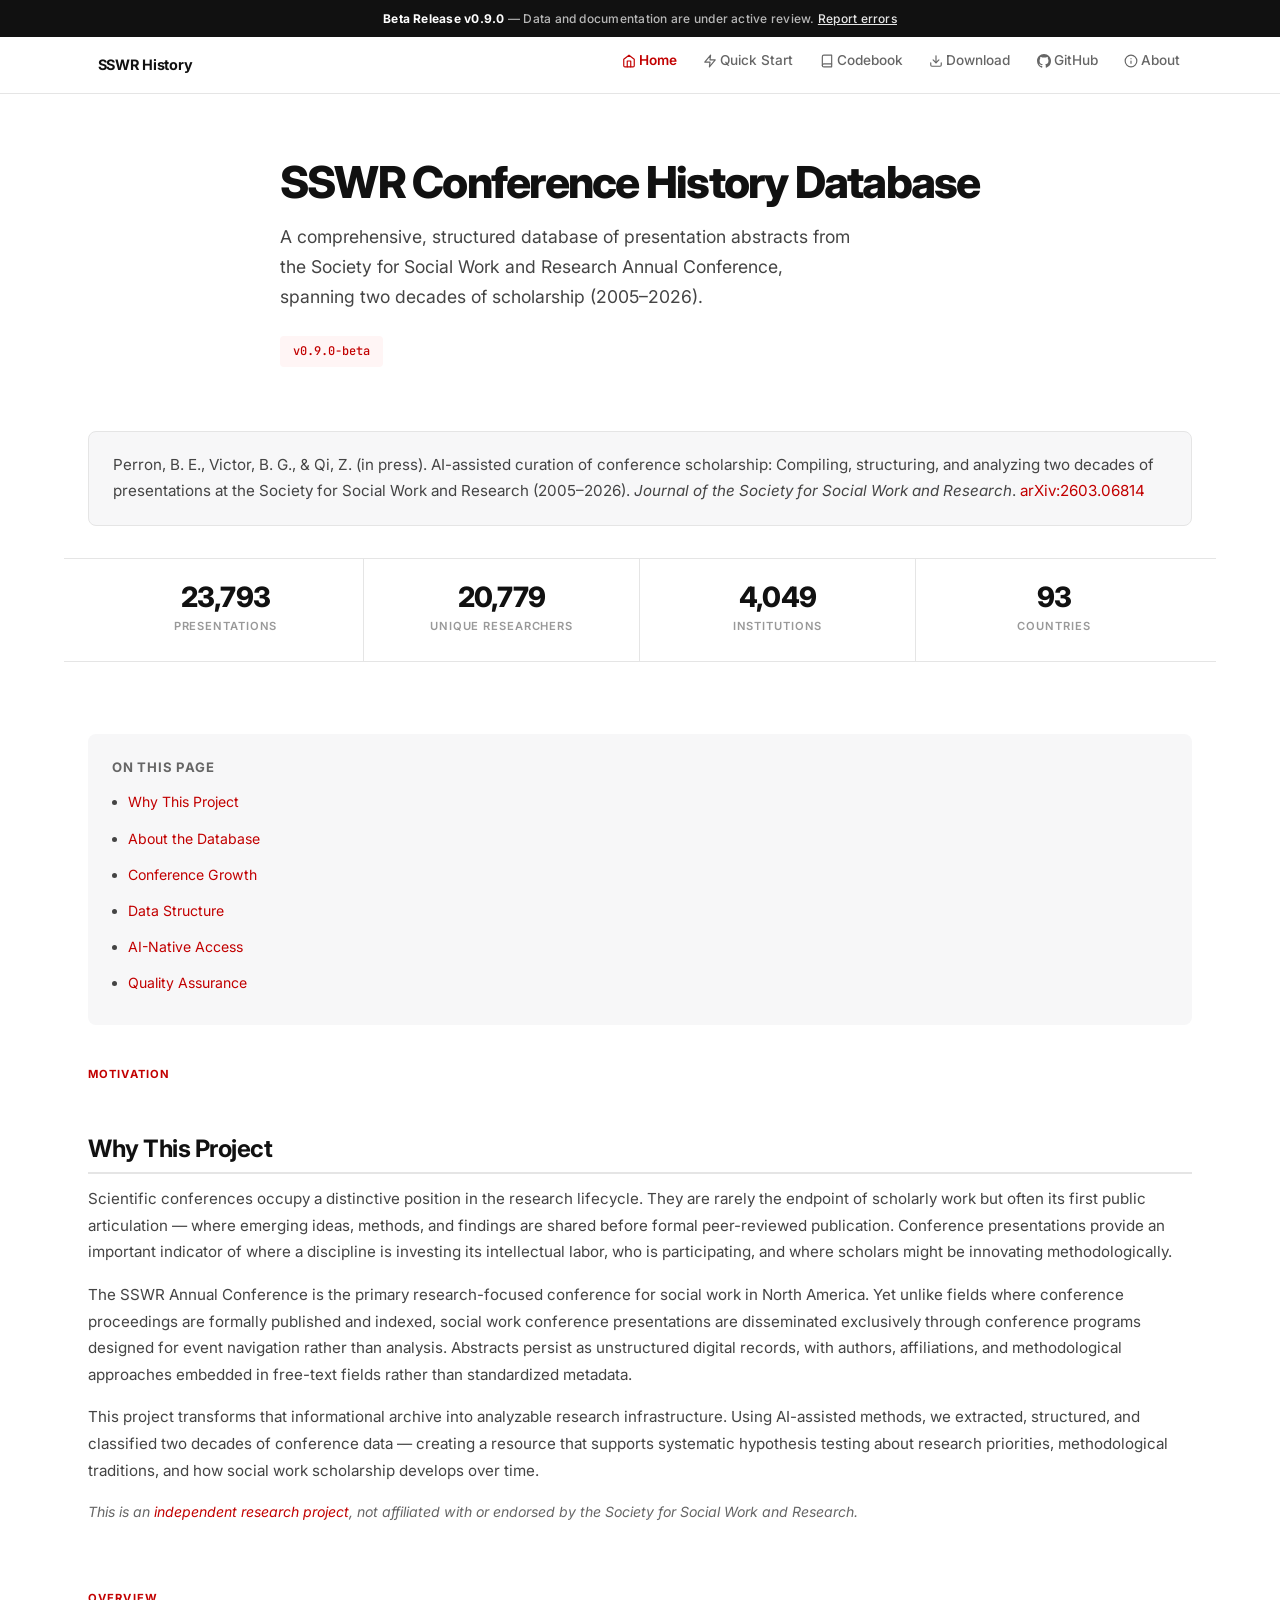
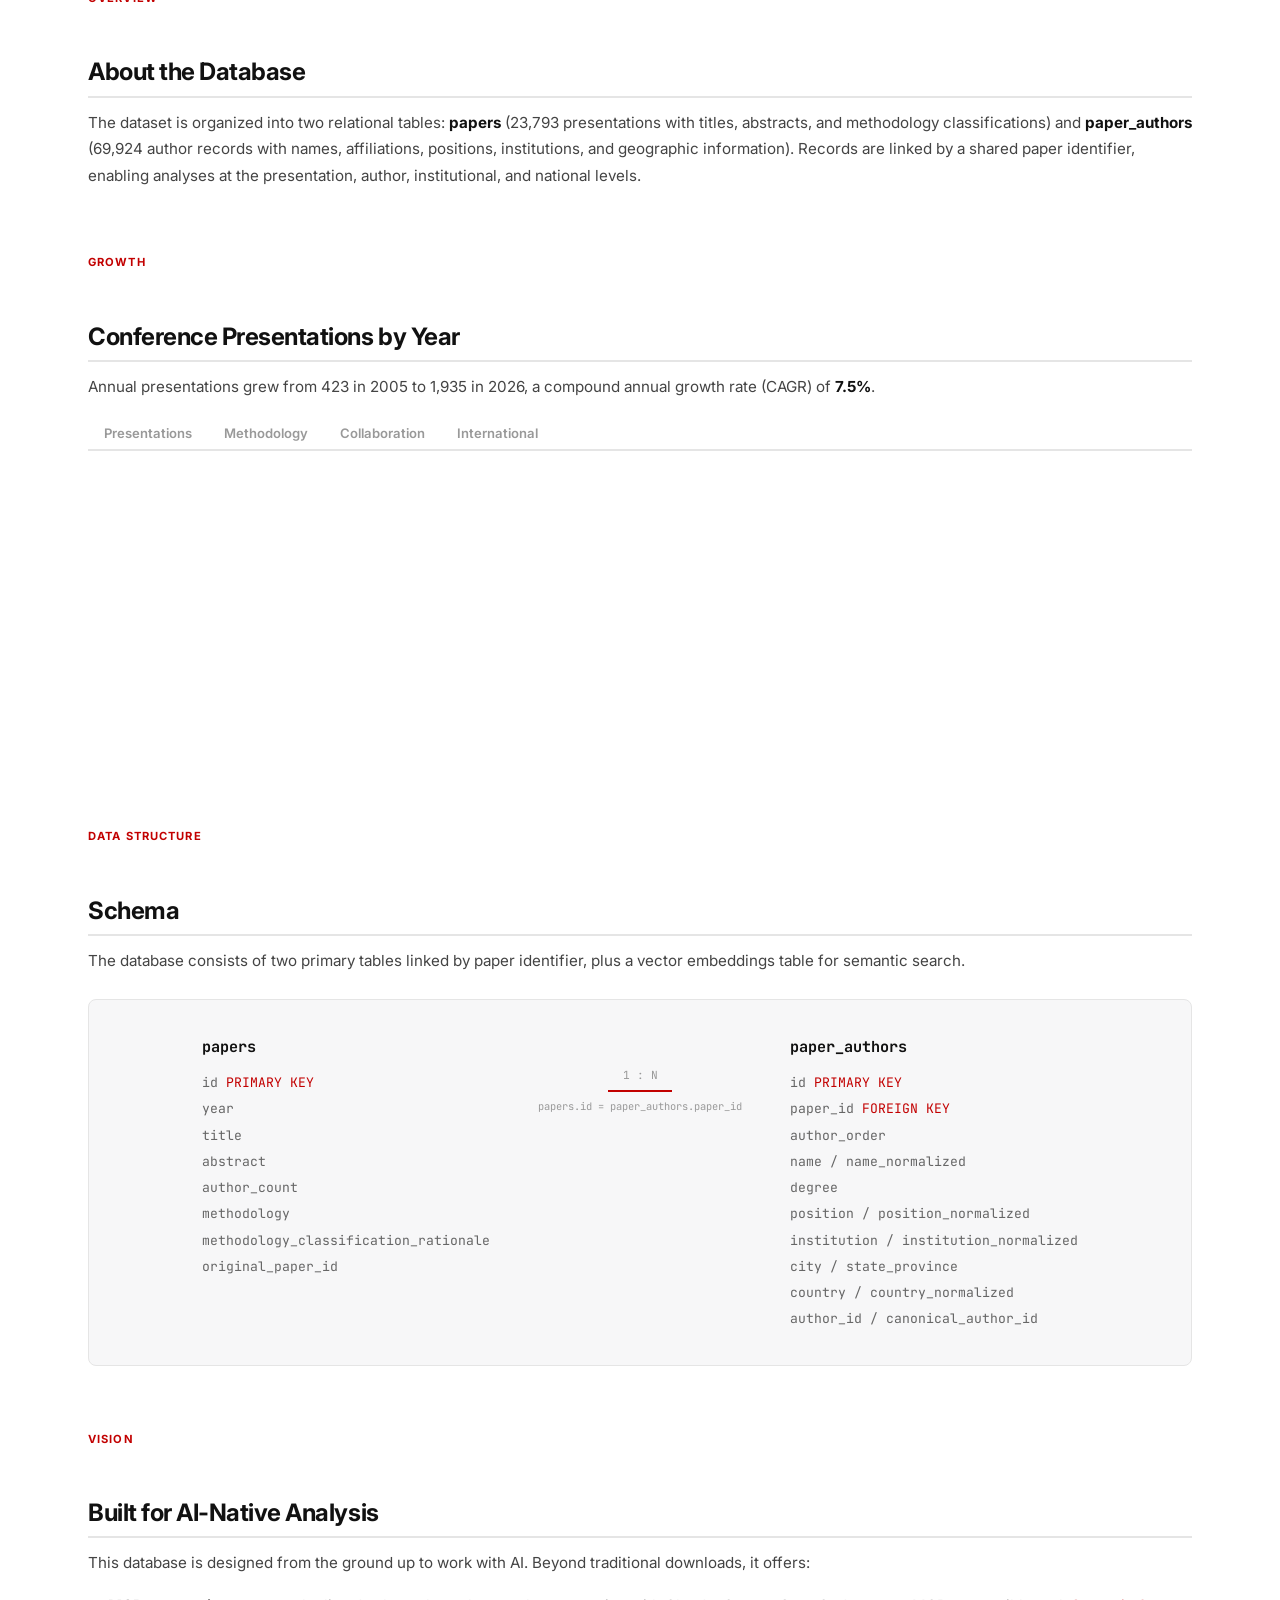
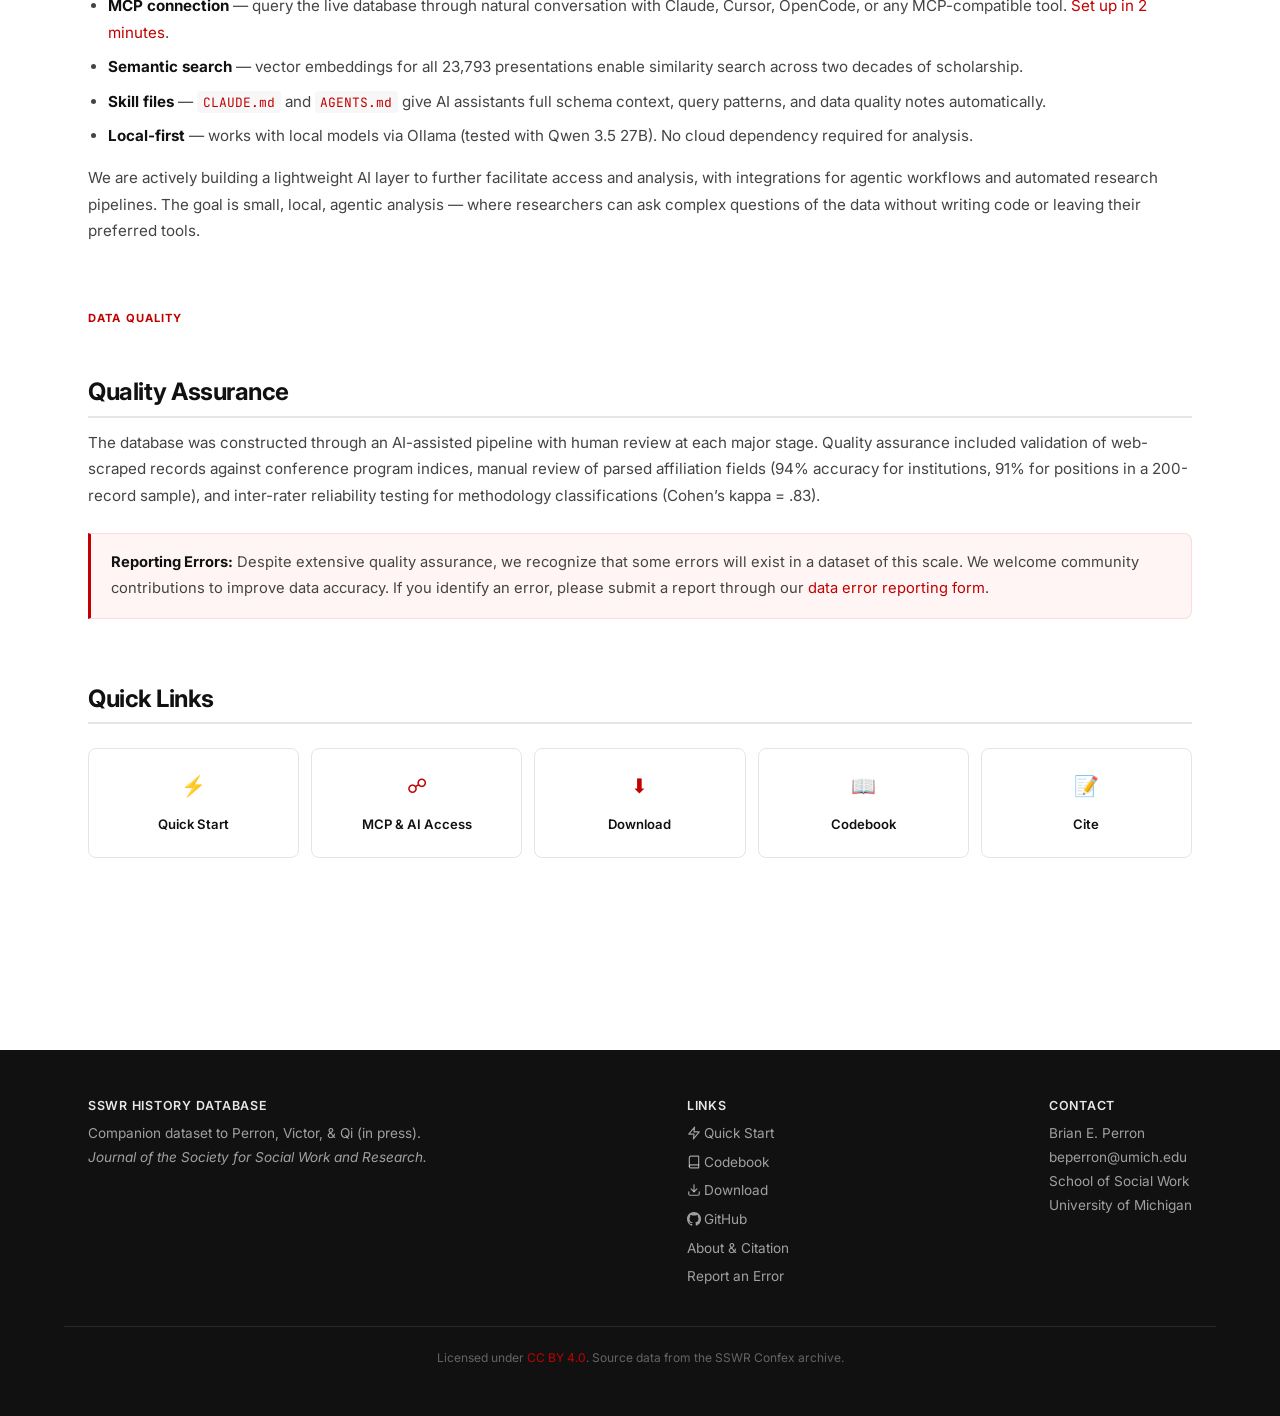
==== docs/index.html @ 898ba12b "Widen Quick Start + Index pages, redesign README Layout: - Switch quickstart.html and index.html mai" ====
<!DOCTYPE html>
<html lang="en">
<head>
  <meta charset="UTF-8">
  <meta name="viewport" content="width=device-width, initial-scale=1.0">
  <title>SSWR Conference History Database</title>
  <meta name="description" content="Comprehensive database of 23,793 presentations from the Society for Social Work and Research Annual Conference (2005-2026).">
  <meta property="og:title" content="SSWR Conference History Database">
  <meta property="og:description" content="Two decades of presentations at the Society for Social Work and Research, curated with AI-assisted methods.">
  <meta property="og:type" content="website">
  <link rel="stylesheet" href="css/style.css">
</head>
<body>
  <div class="beta-banner"><strong>Beta Release v0.9.0</strong> — Data and documentation are under active review. <a href="https://github.com/beperron/SSWR-History-Public/issues/new?template=data-error-report.yml">Report errors</a></div>
  <header class="site-header">
    <nav class="nav-inner">
      <a href="index.html" class="nav-brand"><img src="assets/seal.png" alt="">SSWR History</a>
      <button class="nav-toggle" aria-label="Toggle navigation" aria-expanded="false">&#9776;</button>
      <ul class="nav-links">
        <li><a href="index.html" class="active"><svg width="14" height="14" viewBox="0 0 24 24" fill="none" stroke="currentColor" stroke-width="2" stroke-linecap="round" stroke-linejoin="round" style="vertical-align:-2px;margin-right:3px"><path d="M3 9l9-7 9 7v11a2 2 0 0 1-2 2H5a2 2 0 0 1-2-2z"/><polyline points="9 22 9 12 15 12 15 22"/></svg>Home</a></li>
        <li><a href="quickstart.html"><svg width="14" height="14" viewBox="0 0 24 24" fill="none" stroke="currentColor" stroke-width="2" stroke-linecap="round" stroke-linejoin="round" style="vertical-align:-2px;margin-right:3px"><polygon points="13 2 3 14 12 14 11 22 21 10 12 10 13 2"/></svg>Quick Start</a></li>
        <li><a href="codebook.html"><svg width="14" height="14" viewBox="0 0 24 24" fill="none" stroke="currentColor" stroke-width="2" stroke-linecap="round" stroke-linejoin="round" style="vertical-align:-2px;margin-right:3px"><path d="M4 19.5A2.5 2.5 0 0 1 6.5 17H20"/><path d="M6.5 2H20v20H6.5A2.5 2.5 0 0 1 4 19.5v-15A2.5 2.5 0 0 1 6.5 2z"/></svg>Codebook</a></li>
        <li><a href="download.html"><svg width="14" height="14" viewBox="0 0 24 24" fill="none" stroke="currentColor" stroke-width="2" stroke-linecap="round" stroke-linejoin="round" style="vertical-align:-2px;margin-right:3px"><path d="M21 15v4a2 2 0 0 1-2 2H5a2 2 0 0 1-2-2v-4"/><polyline points="7 10 12 15 17 10"/><line x1="12" y1="15" x2="12" y2="3"/></svg>Download</a></li>
        <li><a href="https://github.com/beperron/SSWR-History-Public"><svg width="14" height="14" viewBox="0 0 24 24" fill="currentColor" style="vertical-align:-2px;margin-right:3px"><path d="M12 0C5.37 0 0 5.37 0 12c0 5.31 3.435 9.795 8.205 11.385.6.105.825-.255.825-.57 0-.285-.015-1.23-.015-2.235-3.015.555-3.795-.735-4.035-1.41-.135-.345-.72-1.41-1.23-1.695-.42-.225-1.02-.78-.015-.795.945-.015 1.62.87 1.845 1.23 1.08 1.815 2.805 1.305 3.495.99.105-.78.42-1.305.765-1.605-2.67-.3-5.46-1.335-5.46-5.925 0-1.305.465-2.385 1.23-3.225-.12-.3-.54-1.53.12-3.18 0 0 1.005-.315 3.3 1.23.96-.27 1.98-.405 3-.405s2.04.135 3 .405c2.295-1.56 3.3-1.23 3.3-1.23.66 1.65.24 2.88.12 3.18.765.84 1.23 1.905 1.23 3.225 0 4.605-2.805 5.625-5.475 5.925.435.375.81 1.095.81 2.22 0 1.605-.015 2.895-.015 3.3 0 .315.225.69.825.57A12.02 12.02 0 0024 12c0-6.63-5.37-12-12-12z"/></svg>GitHub</a></li>
        <li><a href="about.html"><svg width="14" height="14" viewBox="0 0 24 24" fill="none" stroke="currentColor" stroke-width="2" stroke-linecap="round" stroke-linejoin="round" style="vertical-align:-2px;margin-right:3px"><circle cx="12" cy="12" r="10"/><line x1="12" y1="16" x2="12" y2="12"/><line x1="12" y1="8" x2="12.01" y2="8"/></svg>About</a></li>
      </ul>
    </nav>
  </header>

  <section class="hero">
    <div class="container">
      <h1>SSWR Conference History Database</h1>
      <p class="subtitle">A comprehensive, structured database of presentation abstracts from the Society for Social Work and Research Annual Conference, spanning two decades of scholarship (2005&ndash;2026).</p>
      <span class="badge">v0.9.0-beta</span>
    </div>
  </section>

  <div class="container--wide" style="margin-top:2rem; margin-bottom:1rem;">
    <div class="card">
      <p style="margin:0;">Perron, B. E., Victor, B. G., &amp; Qi, Z. (in press). AI-assisted curation of conference scholarship: Compiling, structuring, and analyzing two decades of presentations at the Society for Social Work and Research (2005&ndash;2026). <em>Journal of the Society for Social Work and Research</em>. <a href="https://arxiv.org/abs/2603.06814">arXiv:2603.06814</a></p>
    </div>
  </div>

  <div class="stats-bar">
    <div class="stat-card">
      <span class="number">23,793</span>
      <span class="label">Presentations</span>
    </div>
    <div class="stat-card">
      <span class="number">20,779</span>
      <span class="label">Unique Researchers</span>
    </div>
    <div class="stat-card">
      <span class="number">4,049</span>
      <span class="label">Institutions</span>
    </div>
    <div class="stat-card">
      <span class="number">93</span>
      <span class="label">Countries</span>
    </div>
  </div>

  <main>
    <div class="container--wide">

      <!-- Table of Contents -->
      <nav style="margin-bottom:2.5rem;padding:1.25rem 1.5rem;background:#f7f7f8;border-radius:8px;">
        <strong style="font-size:0.82rem;text-transform:uppercase;letter-spacing:0.06em;color:#666;">On this page</strong>
        <ul style="margin:0.5rem 0 0;padding-left:1rem;font-size:0.88rem;line-height:2;">
          <li><a href="#why">Why This Project</a></li>
          <li><a href="#about">About the Database</a></li>
          <li><a href="#growth">Conference Growth</a></li>
          <li><a href="#schema">Data Structure</a></li>
          <li><a href="#ai">AI-Native Access</a></li>
          <li><a href="#quality">Quality Assurance</a></li>
        </ul>
      </nav>

      <section class="section">
        <p class="section-label">Motivation</p>
        <h2 id="why">Why This Project</h2>
        <p>Scientific conferences occupy a distinctive position in the research lifecycle. They are rarely the endpoint of scholarly work but often its first public articulation &mdash; where emerging ideas, methods, and findings are shared before formal peer-reviewed publication. Conference presentations provide an important indicator of where a discipline is investing its intellectual labor, who is participating, and where scholars might be innovating methodologically.</p>
        <p>The SSWR Annual Conference is the primary research-focused conference for social work in North America. Yet unlike fields where conference proceedings are formally published and indexed, social work conference presentations are disseminated exclusively through conference programs designed for event navigation rather than analysis. Abstracts persist as unstructured digital records, with authors, affiliations, and methodological approaches embedded in free-text fields rather than standardized metadata.</p>
        <p>This project transforms that informational archive into analyzable research infrastructure. Using AI-assisted methods, we extracted, structured, and classified two decades of conference data &mdash; creating a resource that supports systematic hypothesis testing about research priorities, methodological traditions, and how social work scholarship develops over time.</p>
        <p style="font-size:0.88rem;color:#666;"><em>This is an <a href="about.html">independent research project</a>, not affiliated with or endorsed by the Society for Social Work and Research.</em></p>
      </section>

      <section class="section">
        <p class="section-label">Overview</p>
        <h2 id="about">About the Database</h2>
        <p>The dataset is organized into two relational tables: <strong>papers</strong> (23,793 presentations with titles, abstracts, and methodology classifications) and <strong>paper_authors</strong> (69,924 author records with names, affiliations, positions, institutions, and geographic information). Records are linked by a shared paper identifier, enabling analyses at the presentation, author, institutional, and national levels.</p>
      </section>

      <section class="section">
        <p class="section-label">Growth</p>
        <h2 id="growth">Conference Presentations by Year</h2>
        <p>Annual presentations grew from 423 in 2005 to 1,935 in 2026, a compound annual growth rate (CAGR) of <strong>7.5%</strong>.</p>

        <!-- Tab navigation -->
        <div style="display:flex;gap:0;border-bottom:2px solid #e5e5e5;margin-bottom:1.5rem;">
          <button class="chart-tab active" data-chart="presentations" style="background:none;border:none;padding:0.5rem 1rem;font-family:var(--font-sans);font-size:0.82rem;font-weight:600;color:#999;cursor:pointer;border-bottom:2px solid transparent;margin-bottom:-2px;">Presentations</button>
          <button class="chart-tab" data-chart="methodology" style="background:none;border:none;padding:0.5rem 1rem;font-family:var(--font-sans);font-size:0.82rem;font-weight:600;color:#999;cursor:pointer;border-bottom:2px solid transparent;margin-bottom:-2px;">Methodology</button>
          <button class="chart-tab" data-chart="authors" style="background:none;border:none;padding:0.5rem 1rem;font-family:var(--font-sans);font-size:0.82rem;font-weight:600;color:#999;cursor:pointer;border-bottom:2px solid transparent;margin-bottom:-2px;">Collaboration</button>
          <button class="chart-tab" data-chart="international" style="background:none;border:none;padding:0.5rem 1rem;font-family:var(--font-sans);font-size:0.82rem;font-weight:600;color:#999;cursor:pointer;border-bottom:2px solid transparent;margin-bottom:-2px;">International</button>
        </div>

        <div id="chart-presentations" class="chart-panel">
          <canvas id="canvas-presentations" height="280"></canvas>
        </div>
        <div id="chart-methodology" class="chart-panel" style="display:none;">
          <canvas id="canvas-methodology" height="280"></canvas>
        </div>
        <div id="chart-authors" class="chart-panel" style="display:none;">
          <canvas id="canvas-authors" height="280"></canvas>
        </div>
        <div id="chart-international" class="chart-panel" style="display:none;">
          <canvas id="canvas-international" height="280"></canvas>
        </div>
      </section>

      <section class="section">
        <p class="section-label">Data Structure</p>
        <h2 id="schema">Schema</h2>
        <p>The database consists of two primary tables linked by paper identifier, plus a vector embeddings table for semantic search.</p>
        <div style="background:#f7f7f8;border:1px solid #e5e5e5;border-radius:8px;padding:2rem;margin:1.5rem 0;font-family:var(--font-mono);font-size:0.82rem;line-height:2;">
          <div style="display:flex;gap:3rem;flex-wrap:wrap;justify-content:center;align-items:flex-start;">
            <div>
              <div style="font-weight:700;font-size:0.95rem;margin-bottom:0.5rem;color:#111;">papers</div>
              <div style="color:#666;">id <span style="color:#c20000;">PRIMARY KEY</span></div>
              <div style="color:#666;">year</div>
              <div style="color:#666;">title</div>
              <div style="color:#666;">abstract</div>
              <div style="color:#666;">author_count</div>
              <div style="color:#666;">methodology</div>
              <div style="color:#666;">methodology_classification_rationale</div>
              <div style="color:#666;">original_paper_id</div>
            </div>
            <div style="display:flex;flex-direction:column;justify-content:center;align-items:center;padding-top:2rem;">
              <div style="font-size:0.7rem;color:#999;margin-bottom:0.25rem;">1 : N</div>
              <div style="width:4rem;height:2px;background:#c20000;"></div>
              <div style="font-size:0.65rem;color:#999;margin-top:0.25rem;">papers.id = paper_authors.paper_id</div>
            </div>
            <div>
              <div style="font-weight:700;font-size:0.95rem;margin-bottom:0.5rem;color:#111;">paper_authors</div>
              <div style="color:#666;">id <span style="color:#c20000;">PRIMARY KEY</span></div>
              <div style="color:#666;">paper_id <span style="color:#c20000;">FOREIGN KEY</span></div>
              <div style="color:#666;">author_order</div>
              <div style="color:#666;">name / name_normalized</div>
              <div style="color:#666;">degree</div>
              <div style="color:#666;">position / position_normalized</div>
              <div style="color:#666;">institution / institution_normalized</div>
              <div style="color:#666;">city / state_province</div>
              <div style="color:#666;">country / country_normalized</div>
              <div style="color:#666;">author_id / canonical_author_id</div>
            </div>
          </div>
        </div>
      </section>

      <section class="section">
        <p class="section-label">Vision</p>
        <h2 id="ai">Built for AI-Native Analysis</h2>
        <p>This database is designed from the ground up to work with AI. Beyond traditional downloads, it offers:</p>
        <ul>
          <li><strong>MCP connection</strong> &mdash; query the live database through natural conversation with Claude, Cursor, OpenCode, or any MCP-compatible tool. <a href="quickstart.html#step1">Set up in 2 minutes</a>.</li>
          <li><strong>Semantic search</strong> &mdash; vector embeddings for all 23,793 presentations enable similarity search across two decades of scholarship.</li>
          <li><strong>Skill files</strong> &mdash; <code>CLAUDE.md</code> and <code>AGENTS.md</code> give AI assistants full schema context, query patterns, and data quality notes automatically.</li>
          <li><strong>Local-first</strong> &mdash; works with local models via Ollama (tested with Qwen 3.5 27B). No cloud dependency required for analysis.</li>
        </ul>
        <p>We are actively building a lightweight AI layer to further facilitate access and analysis, with integrations for agentic workflows and automated research pipelines. The goal is small, local, agentic analysis &mdash; where researchers can ask complex questions of the data without writing code or leaving their preferred tools.</p>
      </section>

      <section class="section">
        <p class="section-label">Data Quality</p>
        <h2 id="quality">Quality Assurance</h2>
        <p>The database was constructed through an AI-assisted pipeline with human review at each major stage. Quality assurance included validation of web-scraped records against conference program indices, manual review of parsed affiliation fields (94% accuracy for institutions, 91% for positions in a 200-record sample), and inter-rater reliability testing for methodology classifications (Cohen&rsquo;s kappa = .83).</p>
        <div class="callout">
          <p><strong>Reporting Errors:</strong> Despite extensive quality assurance, we recognize that some errors will exist in a dataset of this scale. We welcome community contributions to improve data accuracy. If you identify an error, please submit a report through our <a href="https://github.com/beperron/SSWR-History-Public/issues/new?template=data-error-report.yml">data error reporting form</a>.</p>
        </div>
      </section>

      <section class="section">
        <h2>Quick Links</h2>
        <div class="quick-links">
          <a href="quickstart.html" class="quick-link">
            <span class="icon" aria-hidden="true">&#9889;</span>
            <span class="ql-label">Quick Start</span>
          </a>
          <a href="quickstart.html#step1" class="quick-link">
            <span class="icon" aria-hidden="true">&#9741;</span>
            <span class="ql-label">MCP &amp; AI Access</span>
          </a>
          <a href="download.html" class="quick-link">
            <span class="icon" aria-hidden="true">&#11015;</span>
            <span class="ql-label">Download</span>
          </a>
          <a href="codebook.html" class="quick-link">
            <span class="icon" aria-hidden="true">&#128214;</span>
            <span class="ql-label">Codebook</span>
          </a>
          <a href="about.html#citation" class="quick-link">
            <span class="icon" aria-hidden="true">&#128221;</span>
            <span class="ql-label">Cite</span>
          </a>
        </div>
      </section>
    </div>
  </main>

  <footer class="site-footer">
    <div class="footer-inner">
      <div class="footer-col">
        <h4>SSWR History Database</h4>
        <p>Companion dataset to Perron, Victor, &amp; Qi (in press).<br><em>Journal of the Society for Social Work and Research.</em></p>
      </div>
      <div class="footer-col">
        <h4>Links</h4>
        <ul>
        <li><a href="quickstart.html"><svg width="14" height="14" viewBox="0 0 24 24" fill="none" stroke="currentColor" stroke-width="2" stroke-linecap="round" stroke-linejoin="round" style="vertical-align:-2px;margin-right:3px"><polygon points="13 2 3 14 12 14 11 22 21 10 12 10 13 2"/></svg>Quick Start</a></li>
          <li><a href="codebook.html"><svg width="14" height="14" viewBox="0 0 24 24" fill="none" stroke="currentColor" stroke-width="2" stroke-linecap="round" stroke-linejoin="round" style="vertical-align:-2px;margin-right:3px"><path d="M4 19.5A2.5 2.5 0 0 1 6.5 17H20"/><path d="M6.5 2H20v20H6.5A2.5 2.5 0 0 1 4 19.5v-15A2.5 2.5 0 0 1 6.5 2z"/></svg>Codebook</a></li>
          <li><a href="download.html"><svg width="14" height="14" viewBox="0 0 24 24" fill="none" stroke="currentColor" stroke-width="2" stroke-linecap="round" stroke-linejoin="round" style="vertical-align:-2px;margin-right:3px"><path d="M21 15v4a2 2 0 0 1-2 2H5a2 2 0 0 1-2-2v-4"/><polyline points="7 10 12 15 17 10"/><line x1="12" y1="15" x2="12" y2="3"/></svg>Download</a></li>
        <li><a href="https://github.com/beperron/SSWR-History-Public"><svg width="14" height="14" viewBox="0 0 24 24" fill="currentColor" style="vertical-align:-2px;margin-right:3px"><path d="M12 0C5.37 0 0 5.37 0 12c0 5.31 3.435 9.795 8.205 11.385.6.105.825-.255.825-.57 0-.285-.015-1.23-.015-2.235-3.015.555-3.795-.735-4.035-1.41-.135-.345-.72-1.41-1.23-1.695-.42-.225-1.02-.78-.015-.795.945-.015 1.62.87 1.845 1.23 1.08 1.815 2.805 1.305 3.495.99.105-.78.42-1.305.765-1.605-2.67-.3-5.46-1.335-5.46-5.925 0-1.305.465-2.385 1.23-3.225-.12-.3-.54-1.53.12-3.18 0 0 1.005-.315 3.3 1.23.96-.27 1.98-.405 3-.405s2.04.135 3 .405c2.295-1.56 3.3-1.23 3.3-1.23.66 1.65.24 2.88.12 3.18.765.84 1.23 1.905 1.23 3.225 0 4.605-2.805 5.625-5.475 5.925.435.375.81 1.095.81 2.22 0 1.605-.015 2.895-.015 3.3 0 .315.225.69.825.57A12.02 12.02 0 0024 12c0-6.63-5.37-12-12-12z"/></svg>GitHub</a></li>
        <li><a href="about.html">About &amp; Citation</a></li>
          <li><a href="https://github.com/beperron/SSWR-History-Public/issues/new?template=data-error-report.yml">Report an Error</a></li>
        </ul>
      </div>
      <div class="footer-col">
        <h4>Contact</h4>
        <p>Brian E. Perron<br>
        <a href="mailto:beperron@umich.edu">beperron@umich.edu</a><br>
        School of Social Work<br>
        University of Michigan</p>
      </div>
    </div>
    <div class="footer-bottom">
      <p>Licensed under <a href="https://creativecommons.org/licenses/by/4.0/">CC BY 4.0</a>. Source data from the SSWR Confex archive.</p>
    </div>
  </footer>

  <script src="js/main.js"></script>
  <script src="https://cdn.jsdelivr.net/npm/chart.js@4"></script>
  <script>
  (function() {
    var years = [2005,2006,2007,2008,2009,2010,2011,2012,2013,2014,2015,2016,2017,2018,2019,2020,2021,2022,2023,2024,2025,2026];
    var counts = [423,401,448,444,494,550,658,631,655,801,1166,1466,1454,1620,1541,1550,1364,1415,1514,1516,1747,1935];

    var defaults = {
      responsive: true,
      interaction: { mode: 'index', intersect: false },
      plugins: { legend: { position: 'bottom', labels: { font: { family: 'Inter', size: 11 }, usePointStyle: true, pointStyle: 'line' } } },
      scales: {
        x: { grid: { display: false }, ticks: { font: { family: 'JetBrains Mono', size: 10 } } },
        y: { grid: { color: '#f0f0f0' }, ticks: { font: { family: 'JetBrains Mono', size: 10 } } }
      }
    };

    // Presentations chart
    new Chart(document.getElementById('canvas-presentations'), {
      type: 'line',
      data: {
        labels: years,
        datasets: [{
          label: 'Presentations',
          data: counts,
          borderColor: '#c20000',
          backgroundColor: 'rgba(194,0,0,.05)',
          fill: true,
          tension: 0.2,
          pointRadius: 3,
          pointHoverRadius: 6,
          borderWidth: 2
        }]
      },
      options: { ...defaults, plugins: { ...defaults.plugins, legend: { display: false } }, scales: { ...defaults.scales, y: { ...defaults.scales.y, title: { display: true, text: 'Number of Presentations', font: { family: 'Inter', size: 11 } } } } }
    });

    // Methodology chart (percentages from paper)
    new Chart(document.getElementById('canvas-methodology'), {
      type: 'line',
      data: {
        labels: years,
        datasets: [
          { label: 'Quantitative', data: [71,70,73,71,68,73,72,73,72,67,63,62,60,59,58,56,53,55,53,54,51,50], borderColor: '#111', borderWidth: 2, tension: 0.2, pointRadius: 2 },
          { label: 'Qualitative', data: [15,17,14,16,18,15,16,15,16,19,22,21,23,22,24,24,27,26,27,28,30,30], borderColor: '#c20000', borderWidth: 2, tension: 0.2, pointRadius: 2 },
          { label: 'Mixed Methods', data: [10,9,9,10,10,8,8,8,9,9,9,10,10,11,9,11,10,10,11,10,9,11], borderColor: '#666', borderWidth: 2, tension: 0.2, pointRadius: 2, borderDash: [5,3] },
          { label: 'Review', data: [2,2,2,1,2,2,2,2,2,4,5,5,5,6,7,7,8,7,8,7,8,8], borderColor: '#999', borderWidth: 2, tension: 0.2, pointRadius: 2, borderDash: [2,2] }
        ]
      },
      options: { ...defaults, scales: { ...defaults.scales, y: { ...defaults.scales.y, title: { display: true, text: 'Percentage of Papers', font: { family: 'Inter', size: 11 } }, max: 80 } } }
    });

    // Authors per paper chart
    new Chart(document.getElementById('canvas-authors'), {
      type: 'line',
      data: {
        labels: years,
        datasets: [
          { label: 'Mean Authors', data: [2.22,2.18,2.37,2.41,2.46,2.51,2.64,2.52,2.63,2.80,2.73,2.79,2.73,2.88,2.73,2.96,2.98,3.17,3.24,3.41,3.45,3.31], borderColor: '#c20000', borderWidth: 2, tension: 0.2, pointRadius: 3 },
          { label: 'Median Authors', data: [2,2,2,2,2,2,2,2,2,2,2,2,2,2,2,2,3,3,3,3,3,3], borderColor: '#999', borderWidth: 2, tension: 0.2, pointRadius: 2, borderDash: [5,3] }
        ]
      },
      options: { ...defaults, scales: { ...defaults.scales, y: { ...defaults.scales.y, title: { display: true, text: 'Number of Authors', font: { family: 'Inter', size: 11 } }, min: 1, max: 5 } } }
    });

    // International participation chart
    new Chart(document.getElementById('canvas-international'), {
      type: 'line',
      data: {
        labels: years,
        datasets: [
          { label: 'First Author', data: [3.1,5.5,4.5,6.4,6.0,5.8,6.1,5.7,5.5,5.7,5.6,5.5,6.8,7.3,7.4,7.0,10.0,10.7,11.1,11.5,12.8,12.9], borderColor: '#c20000', borderWidth: 2, tension: 0.2, pointRadius: 3 },
          { label: 'Co-Author', data: [2.8,4.4,5.7,6.5,6.6,5.1,5.0,7.3,6.8,8.1,7.0,6.7,9.6,9.8,8.1,7.5,12.5,12.7,14.1,15.2,15.9,14.6], borderColor: '#999', borderWidth: 2, tension: 0.2, pointRadius: 2, borderDash: [5,3] }
        ]
      },
      options: { ...defaults, scales: { ...defaults.scales, y: { ...defaults.scales.y, title: { display: true, text: '% International Authors', font: { family: 'Inter', size: 11 } }, max: 18 } } }
    });

    // Tab switching
    document.querySelectorAll('.chart-tab').forEach(function(tab) {
      tab.addEventListener('click', function() {
        document.querySelectorAll('.chart-tab').forEach(function(t) { t.classList.remove('active'); t.style.color='#999'; t.style.borderBottomColor='transparent'; });
        tab.classList.add('active'); tab.style.color='#c20000'; tab.style.borderBottomColor='#c20000';
        document.querySelectorAll('.chart-panel').forEach(function(p) { p.style.display='none'; });
        document.getElementById('chart-' + tab.dataset.chart).style.display='block';
      });
    });
    // Set initial active tab style
    document.querySelector('.chart-tab.active').style.color='#c20000';
    document.querySelector('.chart-tab.active').style.borderBottomColor='#c20000';
  })();
  </script>
</body>
</html>
---- docs/css/style.css ----
/* ============================================================
   SSWR Conference History Database
   High-contrast documentation style
   ============================================================ */

@import url('https://fonts.googleapis.com/css2?family=Inter:wght@300;400;500;600;700;800&family=Newsreader:ital,wght@0,400;0,500;1,400&family=JetBrains+Mono:wght@400;500&display=swap');

:root {
  --white:        #ffffff;
  --bg:           #ffffff;
  --bg-alt:       #f7f7f8;
  --bg-code:      #1a1a2e;
  --ink:          #111111;
  --ink-secondary:#444444;
  --ink-muted:    #666666;
  --ink-light:    #999999;
  --border:       #e5e5e5;
  --border-light: #f0f0f0;
  --red:          #c20000;
  --red-bg:       #fff5f5;
  --red-soft:     #e84040;
  --blue-bg:      #f0f7ff;

  --font-sans:  'Inter', -apple-system, sans-serif;
  --font-serif: 'Newsreader', 'Georgia', serif;
  --font-mono:  'JetBrains Mono', 'Menlo', monospace;

  --max-prose: 48rem;
  --max-wide:  72rem;
  --section-gap: 4rem;
}

/* ---- Reset ---- */
*, *::before, *::after { box-sizing: border-box; }

body {
  margin: 0;
  font-family: var(--font-sans);
  font-size: 0.95rem;
  font-weight: 400;
  line-height: 1.75;
  color: var(--ink-secondary);
  background: var(--bg);
  -webkit-font-smoothing: antialiased;
}

img { max-width: 100%; display: block; }

a {
  color: var(--red);
  text-decoration: none;
  transition: color .15s;
}
a:hover { color: var(--ink); text-decoration: underline; }

::selection { background: rgba(194,0,0,.1); }

/* ---- Typography ---- */
h1, h2, h3, h4 {
  font-family: var(--font-sans);
  color: var(--ink);
  line-height: 1.3;
}

h1 {
  font-size: 2.25rem;
  font-weight: 800;
  letter-spacing: -0.04em;
  margin-top: 0;
  margin-bottom: 1rem;
}

h2 {
  font-size: 1.5rem;
  font-weight: 700;
  letter-spacing: -0.02em;
  margin-top: 3rem;
  margin-bottom: 0.75rem;
  padding-bottom: 0.5rem;
  border-bottom: 2px solid var(--border);
}

h3 {
  font-size: 1.15rem;
  font-weight: 600;
  margin-top: 2rem;
  margin-bottom: 0.5rem;
}

h4 {
  font-size: 0.95rem;
  font-weight: 600;
  margin-top: 1.5rem;
  margin-bottom: 0.4rem;
}

p { margin: 0 0 1rem; }

/* Offset anchors so sticky nav doesn't cover headings */
[id] { scroll-margin-top: 5rem; }

strong { color: var(--ink); }

code {
  font-family: var(--font-mono);
  font-size: 0.85em;
  background: var(--bg-alt);
  padding: 0.2em 0.45em;
  border-radius: 4px;
  color: var(--red);
}

pre {
  background: var(--bg-code);
  color: #e0ddd5;
  padding: 1.25rem 1.5rem;
  overflow-x: auto;
  font-size: 0.85rem;
  line-height: 1.6;
  border-radius: 8px;
  margin: 1.25rem 0;
}
pre code { background: none; padding: 0; color: inherit; border-radius: 0; }

blockquote {
  margin: 1.5rem 0;
  padding: 0 0 0 1.25rem;
  border-left: 3px solid var(--red);
  color: var(--ink-secondary);
  font-style: italic;
}

hr {
  border: none;
  border-top: 1px solid var(--border);
  margin: var(--section-gap) 0;
}

ol, ul { padding-left: 1.25rem; }
li { margin-bottom: 0.5rem; }

/* ---- Layout ---- */
.container       { max-width: var(--max-prose); margin: 0 auto; padding: 0 1.5rem; }
.container--wide { max-width: var(--max-wide);  margin: 0 auto; padding: 0 1.5rem; }
main { padding: 2.5rem 0 var(--section-gap); }

/* ---- Beta Banner ---- */
.beta-banner {
  background: var(--ink);
  color: rgba(255,255,255,.7);
  font-family: var(--font-sans);
  font-size: 0.75rem;
  font-weight: 500;
  text-align: center;
  padding: 0.5rem 1rem;
  letter-spacing: 0.02em;
}
.beta-banner a { color: rgba(255,255,255,.9); text-decoration: underline; }
.beta-banner strong { color: #fff; }

/* ---- Header / Nav ---- */
.site-header {
  background: var(--white);
  border-bottom: 1px solid var(--border);
  position: sticky;
  top: 0;
  z-index: 100;
}
.nav-inner {
  max-width: var(--max-wide);
  margin: 0 auto;
  padding: 0 1.5rem;
  display: flex;
  align-items: center;
  justify-content: space-between;
  min-height: 3.5rem;
}
.nav-brand {
  display: flex;
  align-items: center;
  gap: 0.6rem;
  font-family: var(--font-sans);
  font-size: 0.9rem;
  font-weight: 700;
  color: var(--ink);
  letter-spacing: -0.01em;
}
.nav-brand img { height: 26px; width: auto; }
.nav-brand:hover { color: var(--ink); text-decoration: none; }
.nav-links { display: flex; gap: 0.15rem; list-style: none; margin: 0; padding: 0; }
.nav-links a {
  color: var(--ink-muted);
  font-family: var(--font-sans);
  font-size: 0.85rem;
  font-weight: 500;
  padding: 0.4rem 0.75rem;
  border-radius: 6px;
  transition: all .15s;
}
.nav-links a:hover { color: var(--ink); background: var(--bg-alt); text-decoration: none; }
.nav-links a.active { color: var(--red); font-weight: 600; }
.nav-toggle { display: none; background: none; border: none; color: var(--ink); font-size: 1.3rem; cursor: pointer; }

/* ---- Hero ---- */
.hero {
  padding: 4rem 0 2rem;
}
.hero h1 {
  font-size: 2.75rem;
  font-weight: 800;
  letter-spacing: -0.04em;
  line-height: 1.1;
  margin: 0 0 1rem;
  color: var(--ink);
}
.hero .subtitle {
  font-size: 1.1rem;
  font-weight: 400;
  color: var(--ink-secondary);
  max-width: 36rem;
  line-height: 1.7;
  margin-bottom: 1.5rem;
}
.hero .badge {
  display: inline-block;
  font-family: var(--font-mono);
  font-size: 0.75rem;
  font-weight: 500;
  color: var(--red);
  background: var(--red-bg);
  padding: 0.3rem 0.8rem;
  border-radius: 4px;
}

/* ---- Stat Cards ---- */
.stats-bar {
  display: grid;
  grid-template-columns: repeat(4, 1fr);
  gap: 0;
  margin: 2rem auto;
  max-width: var(--max-wide);
  padding: 0 1.5rem;
  border-top: 1px solid var(--border);
  border-bottom: 1px solid var(--border);
}
.stat-card {
  text-align: center;
  padding: 1.5rem 0.5rem;
  border-right: 1px solid var(--border);
}
.stat-card:last-child { border-right: none; }
.stat-card .number {
  font-family: var(--font-sans);
  font-size: 1.75rem;
  font-weight: 800;
  color: var(--ink);
  display: block;
  line-height: 1;
  letter-spacing: -0.03em;
}
.stat-card .label {
  font-family: var(--font-sans);
  font-size: 0.7rem;
  font-weight: 600;
  color: var(--ink-light);
  text-transform: uppercase;
  letter-spacing: 0.08em;
  margin-top: 0.4rem;
  display: block;
}

/* ---- Section ---- */
.section { margin-bottom: var(--section-gap); }
.section-label {
  font-family: var(--font-sans);
  font-size: 0.7rem;
  font-weight: 700;
  text-transform: uppercase;
  letter-spacing: 0.1em;
  color: var(--red);
  margin-bottom: 0.25rem;
}

/* ---- Cards ---- */
.card {
  background: var(--bg-alt);
  border: 1px solid var(--border);
  border-radius: 8px;
  padding: 1.25rem 1.5rem;
  margin-bottom: 1.25rem;
}
.card h3 { margin-top: 0; }

.callout {
  background: var(--red-bg);
  border: 1px solid rgba(194,0,0,.1);
  border-left: 3px solid var(--red);
  border-radius: 0 8px 8px 0;
  padding: 1rem 1.25rem;
  margin: 1.5rem 0;
  font-size: 0.92rem;
}
.callout p:last-child { margin-bottom: 0; }

.callout--blue {
  background: var(--blue-bg);
  border-color: rgba(0,80,194,.1);
  border-left-color: #2563eb;
}

/* ---- Tables ---- */
table {
  width: 100%;
  border-collapse: collapse;
  font-size: 0.9rem;
  margin: 1.25rem 0;
}
thead th {
  font-family: var(--font-sans);
  font-weight: 600;
  font-size: 0.78rem;
  text-transform: uppercase;
  letter-spacing: 0.04em;
  color: var(--ink-muted);
  text-align: left;
  padding: 0.6rem 0.75rem;
  border-bottom: 2px solid var(--ink);
  background: var(--bg);
  position: sticky;
  top: 3.5rem;
}
tbody td {
  padding: 0.55rem 0.75rem;
  border-bottom: 1px solid var(--border-light);
  vertical-align: top;
}
tbody tr:hover { background: var(--bg-alt); }
tbody td code { color: var(--ink); background: var(--bg-alt); }
.table-wrap { overflow-x: auto; }

/* ---- Year Chart ---- */
.year-bar {
  display: flex;
  align-items: center;
  gap: 0.5rem;
  margin-bottom: 0.2rem;
  font-family: var(--font-mono);
  font-size: 0.75rem;
}
.year-bar .year { width: 2.5rem; text-align: right; color: var(--ink-light); flex-shrink: 0; }
.year-bar .bar { height: 4px; background: var(--red); border-radius: 2px; opacity: 0.7; }
.year-bar:hover .bar { opacity: 1; }
.year-bar .count { color: var(--ink-light); min-width: 2.5rem; font-size: 0.72rem; }

/* ---- Codebook Field Blocks ---- */
.field-block {
  padding: 1rem 0;
  border-bottom: 1px solid var(--border-light);
}
.field-block:last-child { border-bottom: none; }
.field-header {
  display: flex;
  align-items: baseline;
  gap: 0.75rem;
  flex-wrap: wrap;
  margin-bottom: 0.3rem;
}
.field-name {
  font-family: var(--font-mono);
  font-size: 0.9rem;
  font-weight: 500;
  color: var(--ink);
}
.field-type {
  font-family: var(--font-sans);
  font-size: 0.68rem;
  font-weight: 600;
  text-transform: uppercase;
  letter-spacing: 0.04em;
  color: var(--ink-light);
  background: var(--bg-alt);
  padding: 0.15rem 0.5rem;
  border-radius: 3px;
}
.field-body p { margin: 0 0 0.3rem; font-size: 0.9rem; }
.field-body p:last-child { margin-bottom: 0; }
.field-meta {
  display: flex;
  gap: 1rem;
  flex-wrap: wrap;
  font-size: 0.8rem;
  font-family: var(--font-mono);
  color: var(--ink-light);
  margin-top: 0.3rem;
}
.field-meta strong { color: var(--ink-secondary); font-weight: 500; }

/* ---- Download Cards ---- */
.download-grid {
  display: grid;
  grid-template-columns: repeat(auto-fit, minmax(240px, 1fr));
  gap: 1rem;
  margin: 1.25rem 0;
}
.download-card {
  background: var(--bg-alt);
  border: 1px solid var(--border);
  border-radius: 8px;
  padding: 1.25rem;
  display: flex;
  flex-direction: column;
  transition: border-color .15s;
}
.download-card:hover { border-color: var(--red); }
.download-card h3 { margin-top: 0; font-size: 1rem; }
.download-card .meta { font-size: 0.85rem; color: var(--ink-muted); flex: 1; }
.download-card .btn { margin-top: 0.75rem; }

/* ---- Buttons ---- */
.btn {
  display: inline-block;
  font-family: var(--font-sans);
  font-size: 0.82rem;
  font-weight: 600;
  padding: 0.55rem 1.25rem;
  border-radius: 6px;
  border: none;
  cursor: pointer;
  text-align: center;
  transition: all .15s;
}
.btn:hover { text-decoration: none; }
.btn:active { transform: scale(.98); }
.btn--primary {
  background: var(--red);
  color: #fff;
}
.btn--primary:hover { background: #a50000; color: #fff; }
.btn--outline {
  background: transparent;
  color: var(--ink);
  border: 1px solid var(--border);
}
.btn--outline:hover { border-color: var(--ink); background: var(--bg-alt); }
.btn--sm { font-size: 0.78rem; padding: 0.4rem 0.9rem; }

/* ---- Citation Block ---- */
.citation-block {
  position: relative;
  background: var(--bg-alt);
  border: 1px solid var(--border);
  border-radius: 6px;
  padding: 1rem 3rem 1rem 1.25rem;
  font-size: 0.9rem;
  line-height: 1.6;
  margin: 1rem 0;
}
.citation-block .copy-btn {
  position: absolute;
  top: 0.5rem;
  right: 0.5rem;
  background: var(--white);
  border: 1px solid var(--border);
  border-radius: 4px;
  padding: 0.25rem 0.5rem;
  font-size: 0.72rem;
  font-weight: 500;
  cursor: pointer;
  font-family: var(--font-sans);
  color: var(--ink-muted);
}
.citation-block .copy-btn:hover { background: var(--bg-alt); color: var(--ink); }

/* ---- Quick Links ---- */
.quick-links {
  display: grid;
  grid-template-columns: repeat(auto-fit, minmax(140px, 1fr));
  gap: 0.75rem;
  margin: 1.5rem 0;
}
.quick-link {
  text-align: center;
  padding: 1.25rem 0.75rem;
  border: 1px solid var(--border);
  border-radius: 8px;
  background: var(--bg);
  transition: all .15s;
}
.quick-link:hover { border-color: var(--red); background: var(--red-bg); text-decoration: none; }
.quick-link .icon { font-size: 1.25rem; margin-bottom: 0.4rem; display: block; }
.quick-link .ql-label {
  font-family: var(--font-sans);
  font-weight: 600;
  font-size: 0.82rem;
  color: var(--ink);
}

/* ---- Footer ---- */
.site-footer {
  background: var(--ink);
  color: rgba(255,255,255,.6);
  padding: 3rem 0 2rem;
  margin-top: var(--section-gap);
  font-size: 0.85rem;
}
.footer-inner {
  max-width: var(--max-wide);
  margin: 0 auto;
  padding: 0 1.5rem;
  display: flex;
  justify-content: space-between;
  align-items: flex-start;
  flex-wrap: wrap;
  gap: 2rem;
}
.footer-col h4 {
  color: rgba(255,255,255,.9);
  font-family: var(--font-sans);
  font-size: 0.78rem;
  font-weight: 600;
  text-transform: uppercase;
  letter-spacing: 0.06em;
  margin-top: 0;
  margin-bottom: 0.5rem;
}
.footer-col a { color: rgba(255,255,255,.6); }
.footer-col a:hover { color: #fff; }
.footer-col ul { list-style: none; margin: 0; padding: 0; }
.footer-col li { margin-bottom: 0.3rem; }
.footer-bottom {
  max-width: var(--max-wide);
  margin: 2rem auto 0;
  padding: 1.25rem 1.5rem 0;
  border-top: 1px solid rgba(255,255,255,.1);
  font-size: 0.75rem;
  color: rgba(255,255,255,.35);
  text-align: center;
}

/* ---- Responsive ---- */
@media (max-width: 768px) {
  .hero { padding: 2.5rem 0 1.5rem; }
  .hero h1 { font-size: 2rem; }
  .stats-bar { grid-template-columns: repeat(3, 1fr); }
  .stat-card .number { font-size: 1.3rem; }
  h1 { font-size: 1.75rem; }
  h2 { font-size: 1.25rem; }
  .footer-inner { flex-direction: column; }

  .nav-links { display: none; }
  .nav-links.open {
    display: flex;
    flex-direction: column;
    position: absolute;
    top: 3.5rem;
    left: 0;
    right: 0;
    background: var(--white);
    padding: 0.5rem 1rem 1rem;
    border-bottom: 1px solid var(--border);
    box-shadow: 0 4px 12px rgba(0,0,0,.08);
  }
  .nav-toggle { display: block; }
}

@media (max-width: 480px) {
  .stats-bar { grid-template-columns: repeat(2, 1fr); }
  .stat-card:nth-child(5) { grid-column: 1 / -1; }
  .download-grid { grid-template-columns: 1fr; }
  .quick-links { grid-template-columns: 1fr 1fr; }
}
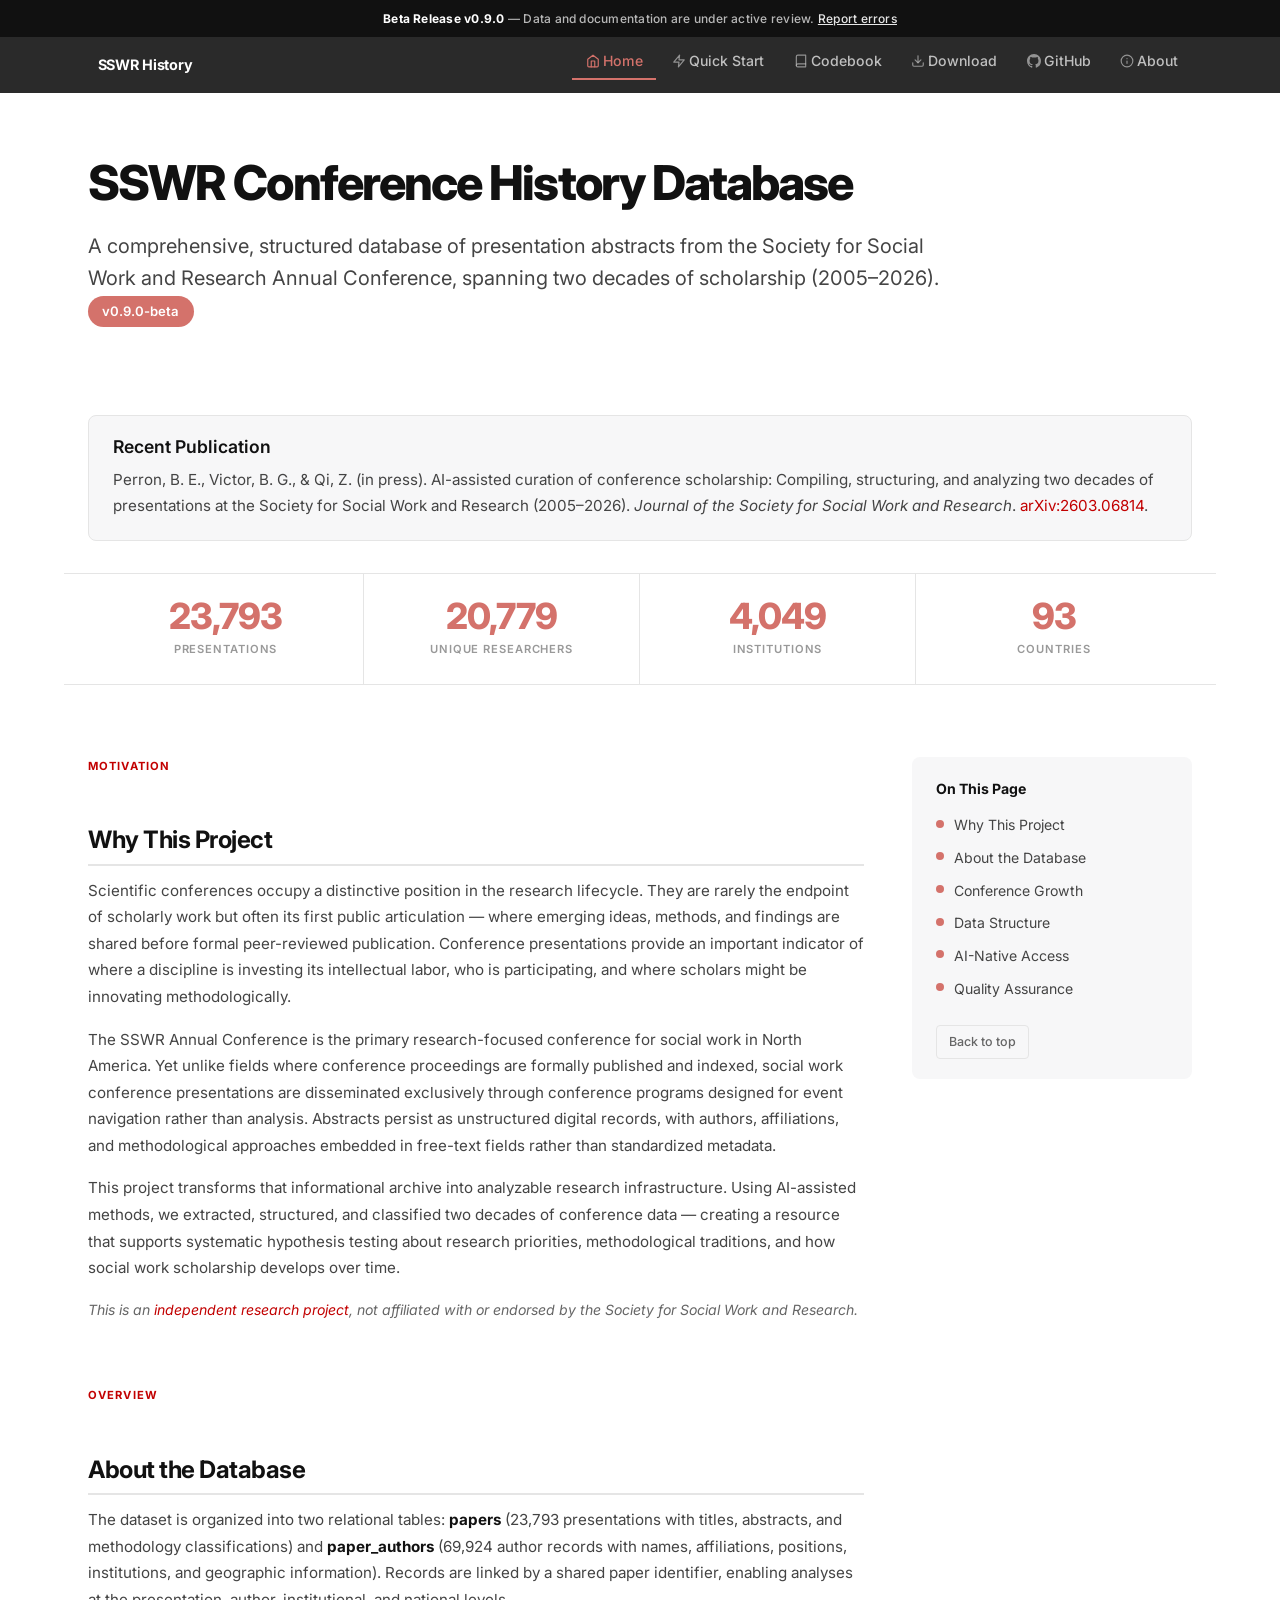
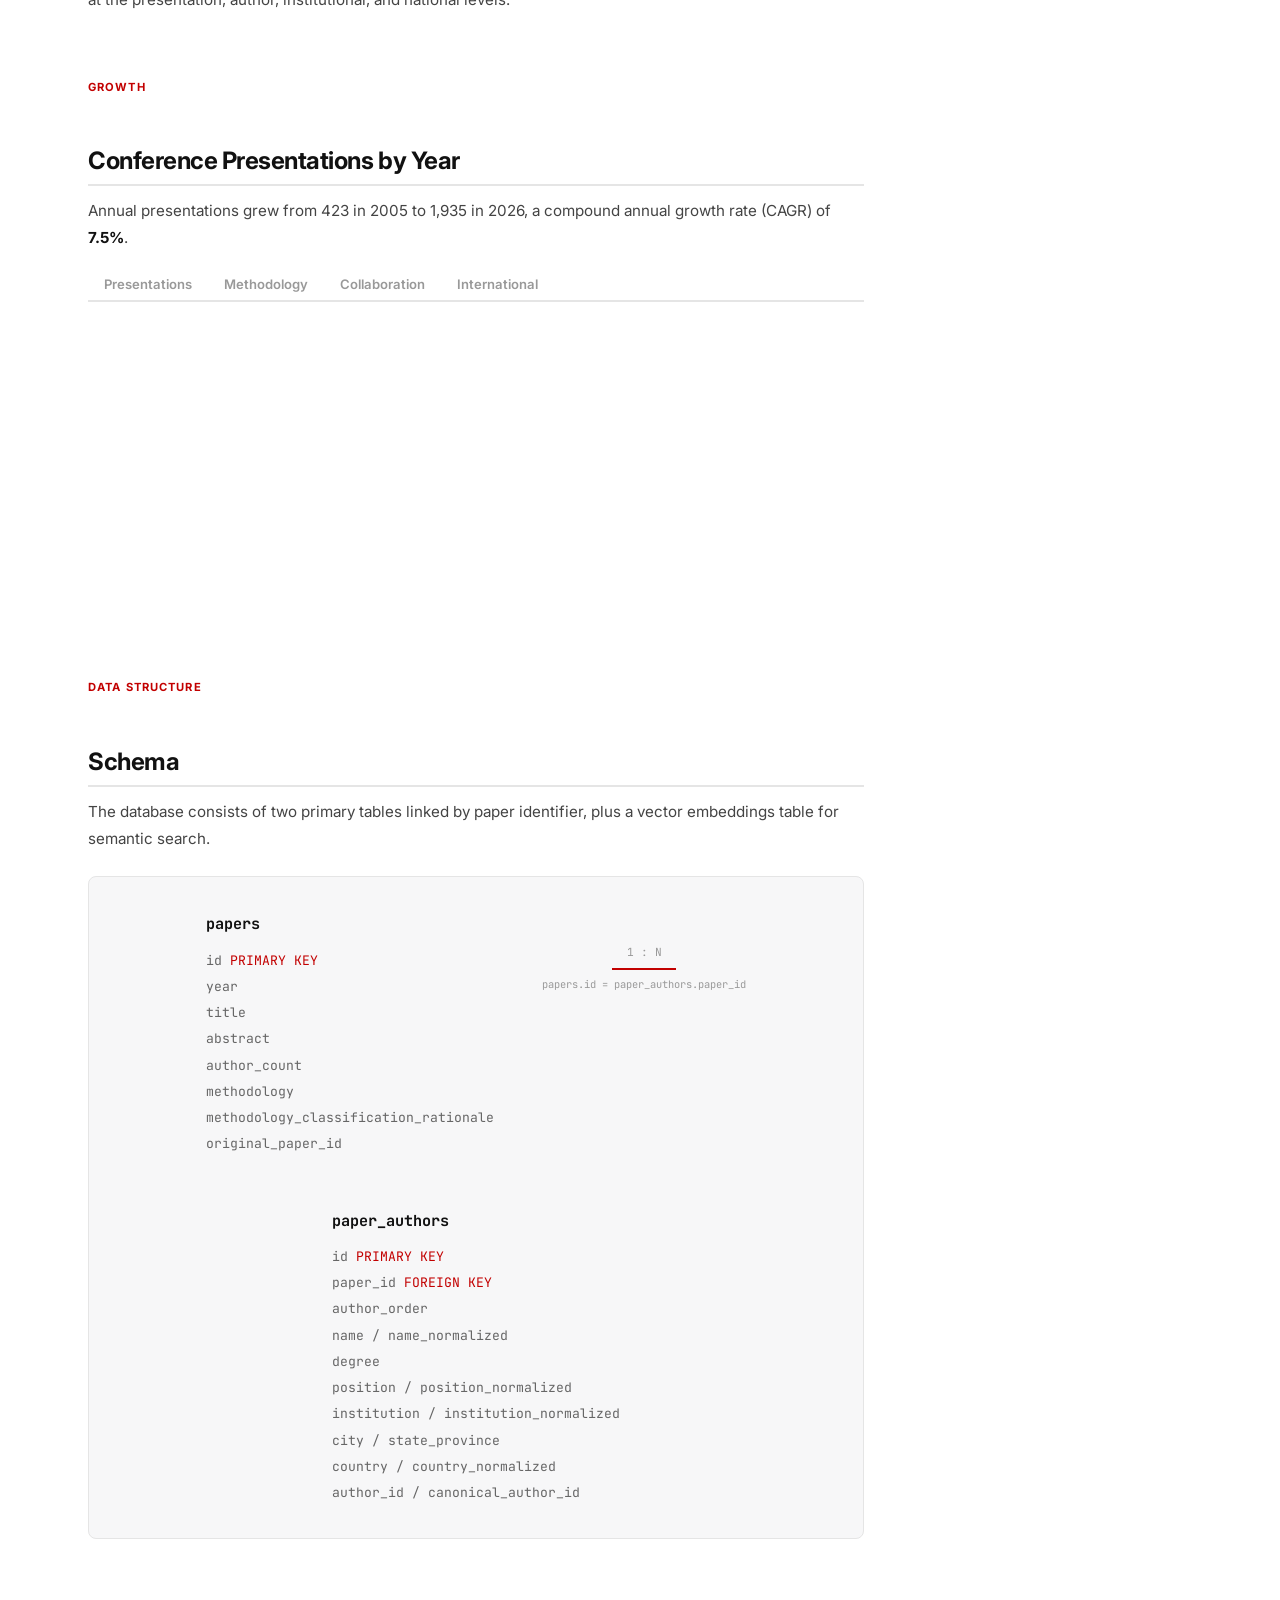
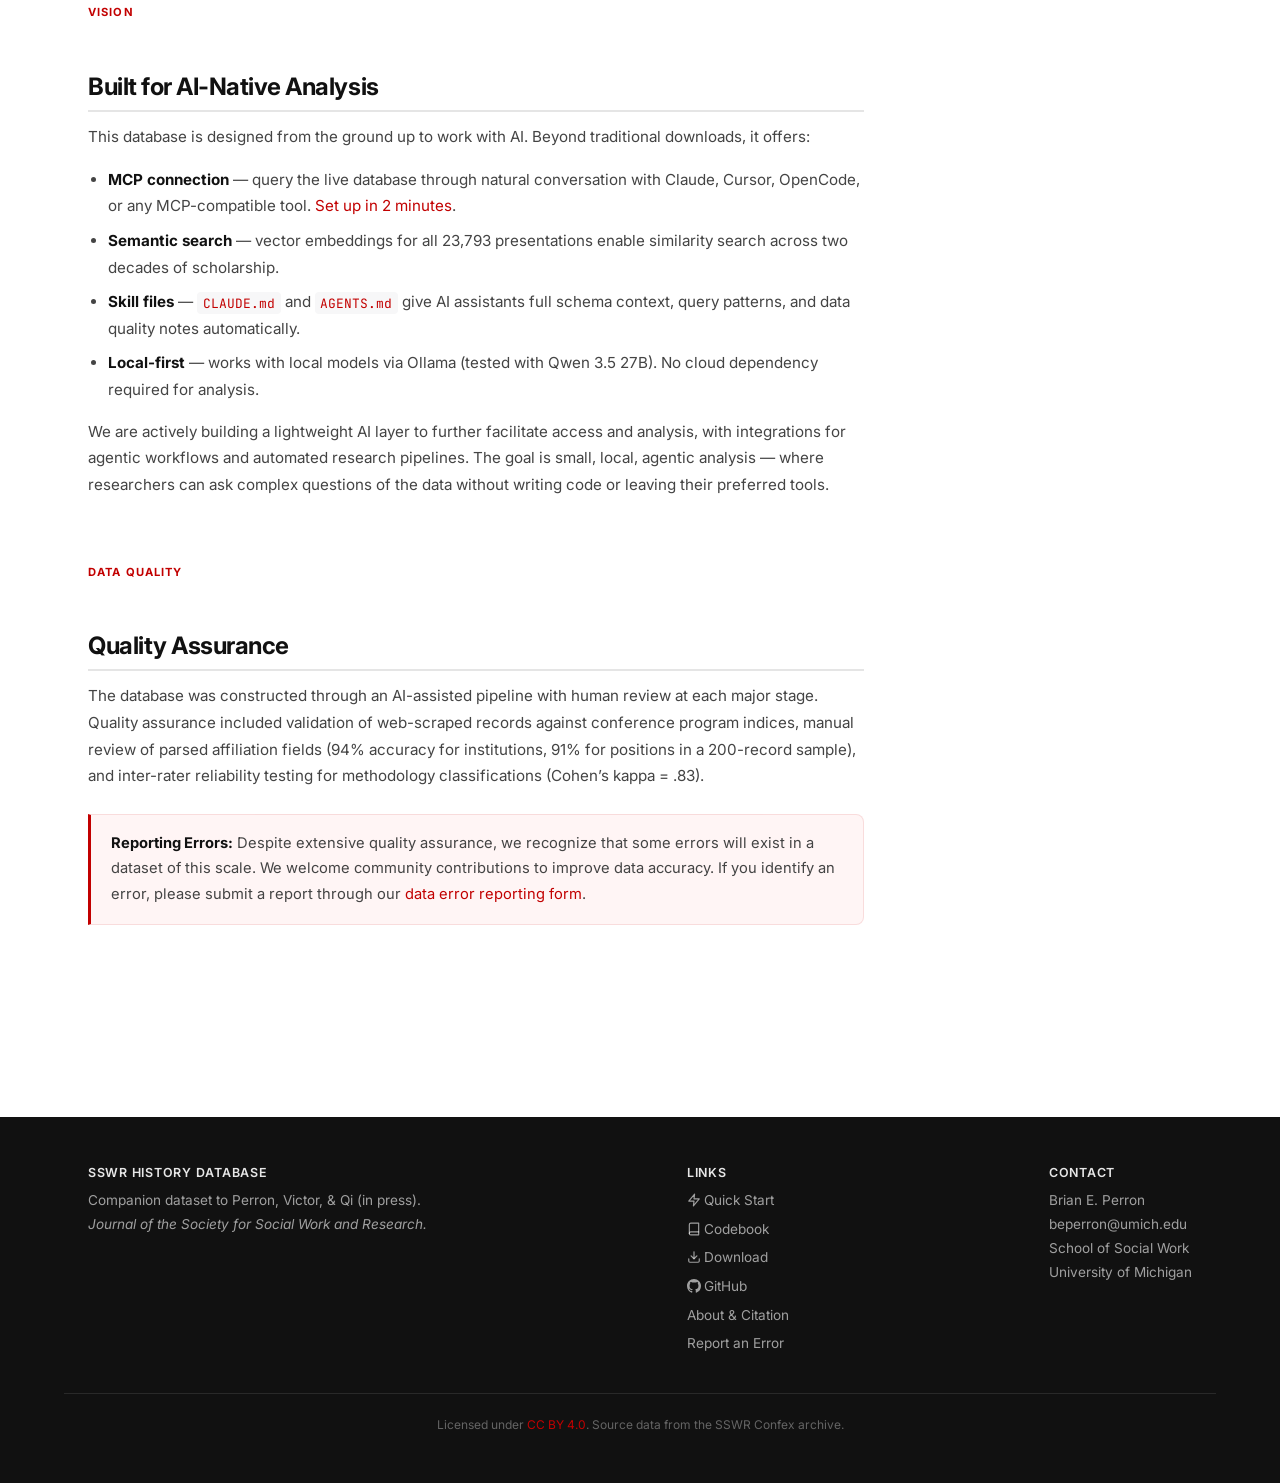
==== commit 0a37657c: "Redesign landing page: dark nav, coral accents, sidebar TOC - Dark charcoal header (#2a2a2a) with wh" ====
--- a/docs/index.html
+++ b/docs/index.html
@@ -28,16 +28,16 @@
   </header>
 
   <section class="hero">
-    <div class="container">
+    <div class="container--wide">
       <h1>SSWR Conference History Database</h1>
-      <p class="subtitle">A comprehensive, structured database of presentation abstracts from the Society for Social Work and Research Annual Conference, spanning two decades of scholarship (2005&ndash;2026).</p>
-      <span class="badge">v0.9.0-beta</span>
+      <p class="subtitle">A comprehensive, structured database of presentation abstracts from the Society for Social Work and Research Annual Conference, spanning two decades of scholarship (2005&ndash;2026). <span class="badge">v0.9.0-beta</span></p>
     </div>
   </section>
 
   <div class="container--wide" style="margin-top:2rem; margin-bottom:1rem;">
     <div class="card">
-      <p style="margin:0;">Perron, B. E., Victor, B. G., &amp; Qi, Z. (in press). AI-assisted curation of conference scholarship: Compiling, structuring, and analyzing two decades of presentations at the Society for Social Work and Research (2005&ndash;2026). <em>Journal of the Society for Social Work and Research</em>. <a href="https://arxiv.org/abs/2603.06814">arXiv:2603.06814</a></p>
+      <h3 style="margin-top:0;font-size:1.1rem;">Recent Publication</h3>
+      <p style="margin:0;">Perron, B. E., Victor, B. G., &amp; Qi, Z. (in press). AI-assisted curation of conference scholarship: Compiling, structuring, and analyzing two decades of presentations at the Society for Social Work and Research (2005&ndash;2026). <em>Journal of the Society for Social Work and Research</em>. <a href="https://arxiv.org/abs/2603.06814">arXiv:2603.06814</a>.</p>
     </div>
   </div>
 
@@ -62,19 +62,8 @@
 
   <main>
     <div class="container--wide">
-
-      <!-- Table of Contents -->
-      <nav style="margin-bottom:2.5rem;padding:1.25rem 1.5rem;background:#f7f7f8;border-radius:8px;">
-        <strong style="font-size:0.82rem;text-transform:uppercase;letter-spacing:0.06em;color:#666;">On this page</strong>
-        <ul style="margin:0.5rem 0 0;padding-left:1rem;font-size:0.88rem;line-height:2;">
-          <li><a href="#why">Why This Project</a></li>
-          <li><a href="#about">About the Database</a></li>
-          <li><a href="#growth">Conference Growth</a></li>
-          <li><a href="#schema">Data Structure</a></li>
-          <li><a href="#ai">AI-Native Access</a></li>
-          <li><a href="#quality">Quality Assurance</a></li>
-        </ul>
-      </nav>
+      <div class="page-layout">
+      <div class="page-main">
 
       <section class="section">
         <p class="section-label">Motivation</p>
@@ -179,31 +168,24 @@
         </div>
       </section>
 
-      <section class="section">
-        <h2>Quick Links</h2>
-        <div class="quick-links">
-          <a href="quickstart.html" class="quick-link">
-            <span class="icon" aria-hidden="true">&#9889;</span>
-            <span class="ql-label">Quick Start</span>
-          </a>
-          <a href="quickstart.html#step1" class="quick-link">
-            <span class="icon" aria-hidden="true">&#9741;</span>
-            <span class="ql-label">MCP &amp; AI Access</span>
-          </a>
-          <a href="download.html" class="quick-link">
-            <span class="icon" aria-hidden="true">&#11015;</span>
-            <span class="ql-label">Download</span>
-          </a>
-          <a href="codebook.html" class="quick-link">
-            <span class="icon" aria-hidden="true">&#128214;</span>
-            <span class="ql-label">Codebook</span>
-          </a>
-          <a href="about.html#citation" class="quick-link">
-            <span class="icon" aria-hidden="true">&#128221;</span>
-            <span class="ql-label">Cite</span>
-          </a>
-        </div>
-      </section>
+      </div><!-- end page-main -->
+
+      <aside class="page-sidebar">
+        <nav class="sidebar-toc">
+          <strong>On This Page</strong>
+          <ul>
+            <li><a href="#why">Why This Project</a></li>
+            <li><a href="#about">About the Database</a></li>
+            <li><a href="#growth">Conference Growth</a></li>
+            <li><a href="#schema">Data Structure</a></li>
+            <li><a href="#ai">AI-Native Access</a></li>
+            <li><a href="#quality">Quality Assurance</a></li>
+          </ul>
+          <a href="#" class="back-top">Back to top</a>
+        </nav>
+      </aside>
+
+      </div><!-- end page-layout -->
     </div>
   </main>
 
--- a/docs/css/style.css
+++ b/docs/css/style.css
@@ -19,6 +19,8 @@
   --red:          #c20000;
   --red-bg:       #fff5f5;
   --red-soft:     #e84040;
+  --coral:        #d4726b;
+  --coral-light:  #e8978f;
   --blue-bg:      #f0f7ff;
 
   --font-sans:  'Inter', -apple-system, sans-serif;
@@ -160,8 +162,7 @@
 
 /* ---- Header / Nav ---- */
 .site-header {
-  background: var(--white);
-  border-bottom: 1px solid var(--border);
+  background: #2a2a2a;
   position: sticky;
   top: 0;
   z-index: 100;
@@ -182,54 +183,57 @@
   font-family: var(--font-sans);
   font-size: 0.9rem;
   font-weight: 700;
-  color: var(--ink);
+  color: #fff;
   letter-spacing: -0.01em;
 }
 .nav-brand img { height: 26px; width: auto; }
-.nav-brand:hover { color: var(--ink); text-decoration: none; }
+.nav-brand:hover { color: #fff; text-decoration: none; }
 .nav-links { display: flex; gap: 0.15rem; list-style: none; margin: 0; padding: 0; }
 .nav-links a {
-  color: var(--ink-muted);
-  font-family: var(--font-sans);
-  font-size: 0.85rem;
+  color: rgba(255,255,255,.7);
+  font-family: var(--font-sans);
+  font-size: 0.88rem;
   font-weight: 500;
-  padding: 0.4rem 0.75rem;
-  border-radius: 6px;
+  padding: 0.6rem 0.85rem;
+  border-bottom: 2px solid transparent;
   transition: all .15s;
 }
-.nav-links a:hover { color: var(--ink); background: var(--bg-alt); text-decoration: none; }
-.nav-links a.active { color: var(--red); font-weight: 600; }
-.nav-toggle { display: none; background: none; border: none; color: var(--ink); font-size: 1.3rem; cursor: pointer; }
+.nav-links a:hover { color: #fff; text-decoration: none; }
+.nav-links a.active { color: var(--coral); border-bottom-color: var(--coral); }
+.nav-links a svg { opacity: 0.7; }
+.nav-links a:hover svg, .nav-links a.active svg { opacity: 1; }
+.nav-toggle { display: none; background: none; border: none; color: #fff; font-size: 1.3rem; cursor: pointer; }
 
 /* ---- Hero ---- */
 .hero {
   padding: 4rem 0 2rem;
 }
 .hero h1 {
-  font-size: 2.75rem;
+  font-size: 3rem;
   font-weight: 800;
   letter-spacing: -0.04em;
   line-height: 1.1;
-  margin: 0 0 1rem;
+  margin: 0 0 1.25rem;
   color: var(--ink);
 }
 .hero .subtitle {
-  font-size: 1.1rem;
+  font-size: 1.25rem;
   font-weight: 400;
   color: var(--ink-secondary);
-  max-width: 36rem;
-  line-height: 1.7;
+  max-width: 54rem;
+  line-height: 1.6;
   margin-bottom: 1.5rem;
 }
 .hero .badge {
   display: inline-block;
-  font-family: var(--font-mono);
-  font-size: 0.75rem;
-  font-weight: 500;
-  color: var(--red);
-  background: var(--red-bg);
-  padding: 0.3rem 0.8rem;
-  border-radius: 4px;
+  font-family: var(--font-sans);
+  font-size: 0.82rem;
+  font-weight: 600;
+  color: #fff;
+  background: var(--coral);
+  padding: 0.3rem 0.9rem;
+  border-radius: 99px;
+  vertical-align: middle;
 }
 
 /* ---- Stat Cards ---- */
@@ -251,9 +255,9 @@
 .stat-card:last-child { border-right: none; }
 .stat-card .number {
   font-family: var(--font-sans);
-  font-size: 1.75rem;
+  font-size: 2.25rem;
   font-weight: 800;
-  color: var(--ink);
+  color: var(--coral);
   display: block;
   line-height: 1;
   letter-spacing: -0.03em;
@@ -268,6 +272,65 @@
   margin-top: 0.4rem;
   display: block;
 }
+
+/* ---- Two-column layout with sidebar TOC ---- */
+.page-layout {
+  display: grid;
+  grid-template-columns: 1fr 280px;
+  gap: 3rem;
+  align-items: start;
+}
+.page-main { min-width: 0; }
+.page-sidebar {
+  position: sticky;
+  top: 5rem;
+}
+.sidebar-toc {
+  background: var(--bg-alt);
+  border-radius: 8px;
+  padding: 1.25rem 1.5rem;
+}
+.sidebar-toc strong {
+  font-size: 0.88rem;
+  font-weight: 700;
+  display: block;
+  margin-bottom: 0.75rem;
+}
+.sidebar-toc ul {
+  list-style: none;
+  margin: 0;
+  padding: 0;
+}
+.sidebar-toc li {
+  margin-bottom: 0.5rem;
+  padding-left: 1.1rem;
+  position: relative;
+  font-size: 0.88rem;
+}
+.sidebar-toc li::before {
+  content: '';
+  position: absolute;
+  left: 0;
+  top: 0.45em;
+  width: 8px;
+  height: 8px;
+  border-radius: 50%;
+  background: var(--coral);
+}
+.sidebar-toc a { color: var(--ink-secondary); text-decoration: none; }
+.sidebar-toc a:hover { color: var(--ink); }
+.sidebar-toc .back-top {
+  display: inline-block;
+  margin-top: 1rem;
+  font-size: 0.78rem;
+  font-weight: 500;
+  color: var(--ink-muted);
+  border: 1px solid var(--border);
+  border-radius: 4px;
+  padding: 0.3rem 0.75rem;
+  text-decoration: none;
+}
+.sidebar-toc .back-top:hover { background: var(--border-light); color: var(--ink); }
 
 /* ---- Section ---- */
 .section { margin-bottom: var(--section-gap); }
@@ -547,6 +610,8 @@
   h2 { font-size: 1.25rem; }
   .footer-inner { flex-direction: column; }
 
+  .page-layout { grid-template-columns: 1fr; }
+  .page-sidebar { position: static; }
   .nav-links { display: none; }
   .nav-links.open {
     display: flex;
@@ -555,10 +620,10 @@
     top: 3.5rem;
     left: 0;
     right: 0;
-    background: var(--white);
+    background: #2a2a2a;
     padding: 0.5rem 1rem 1rem;
-    border-bottom: 1px solid var(--border);
-    box-shadow: 0 4px 12px rgba(0,0,0,.08);
+    border-bottom: 1px solid rgba(255,255,255,.1);
+    box-shadow: 0 4px 12px rgba(0,0,0,.3);
   }
   .nav-toggle { display: block; }
 }
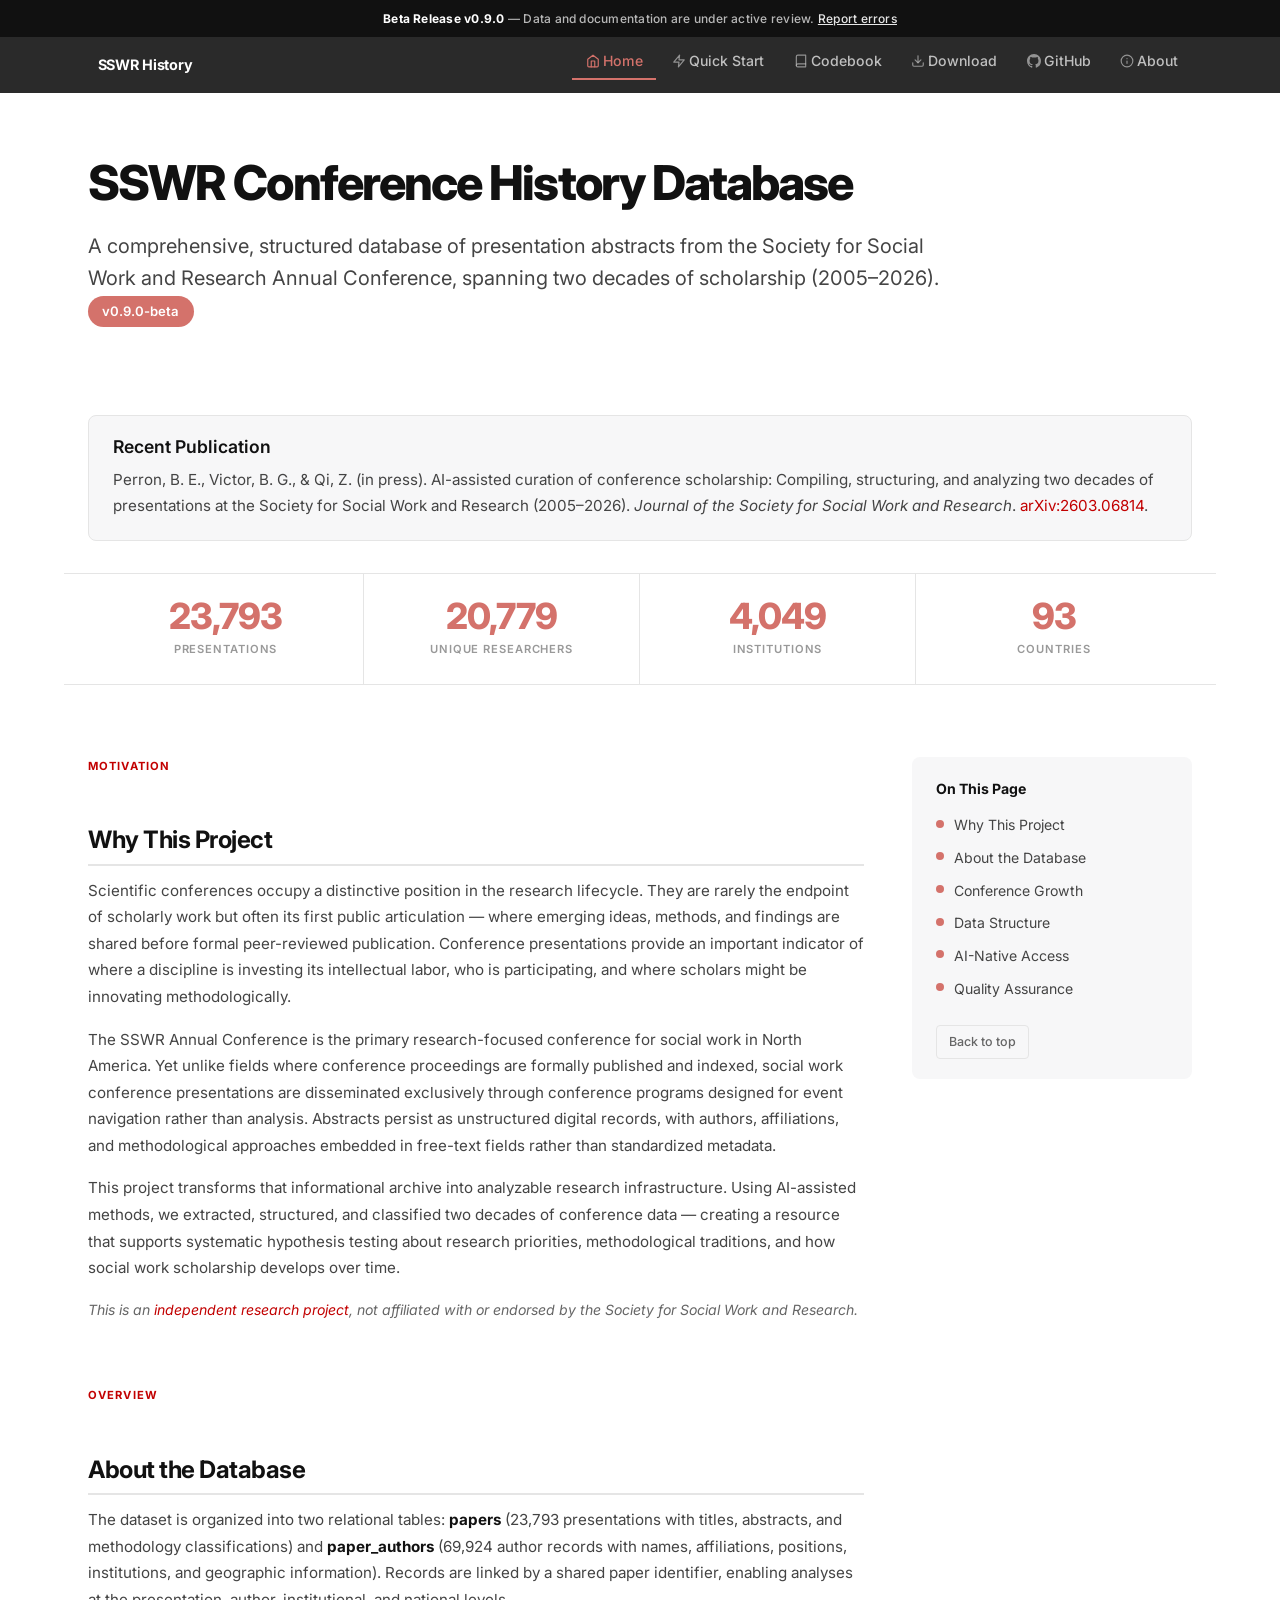
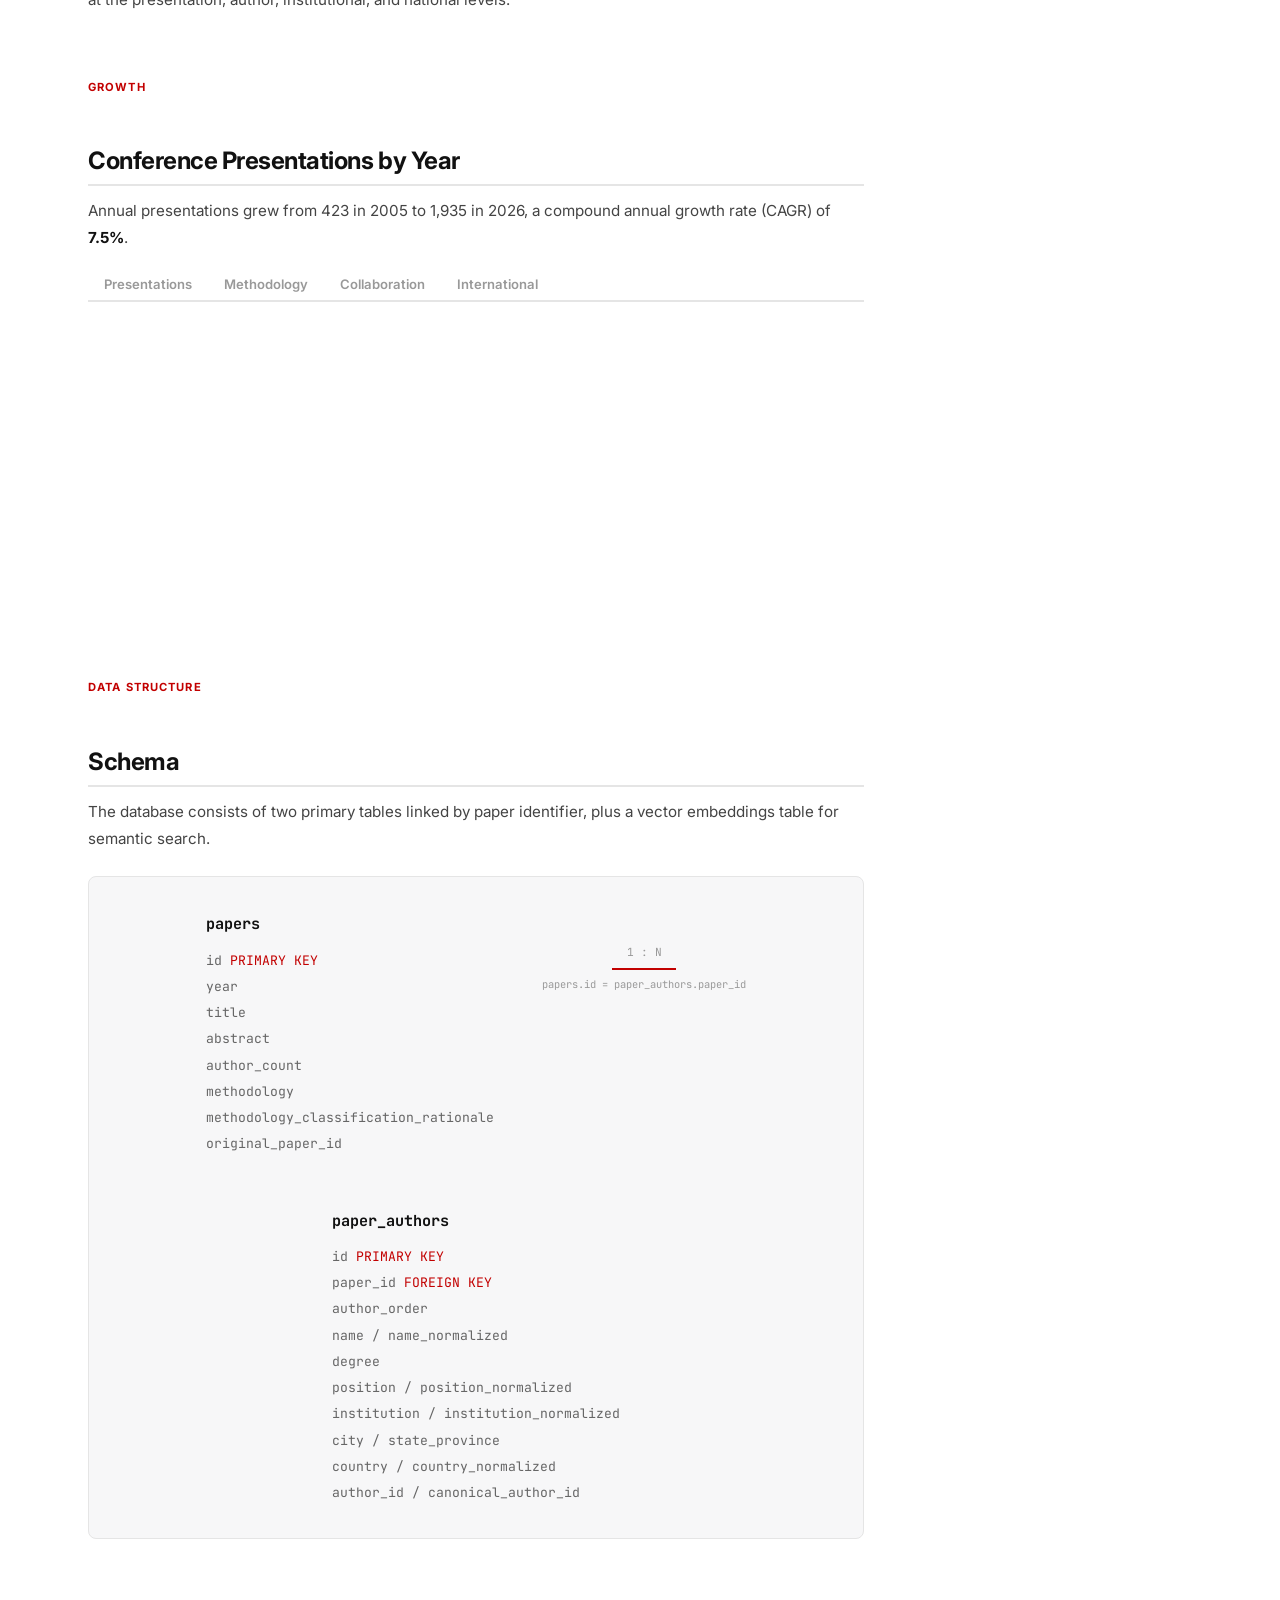
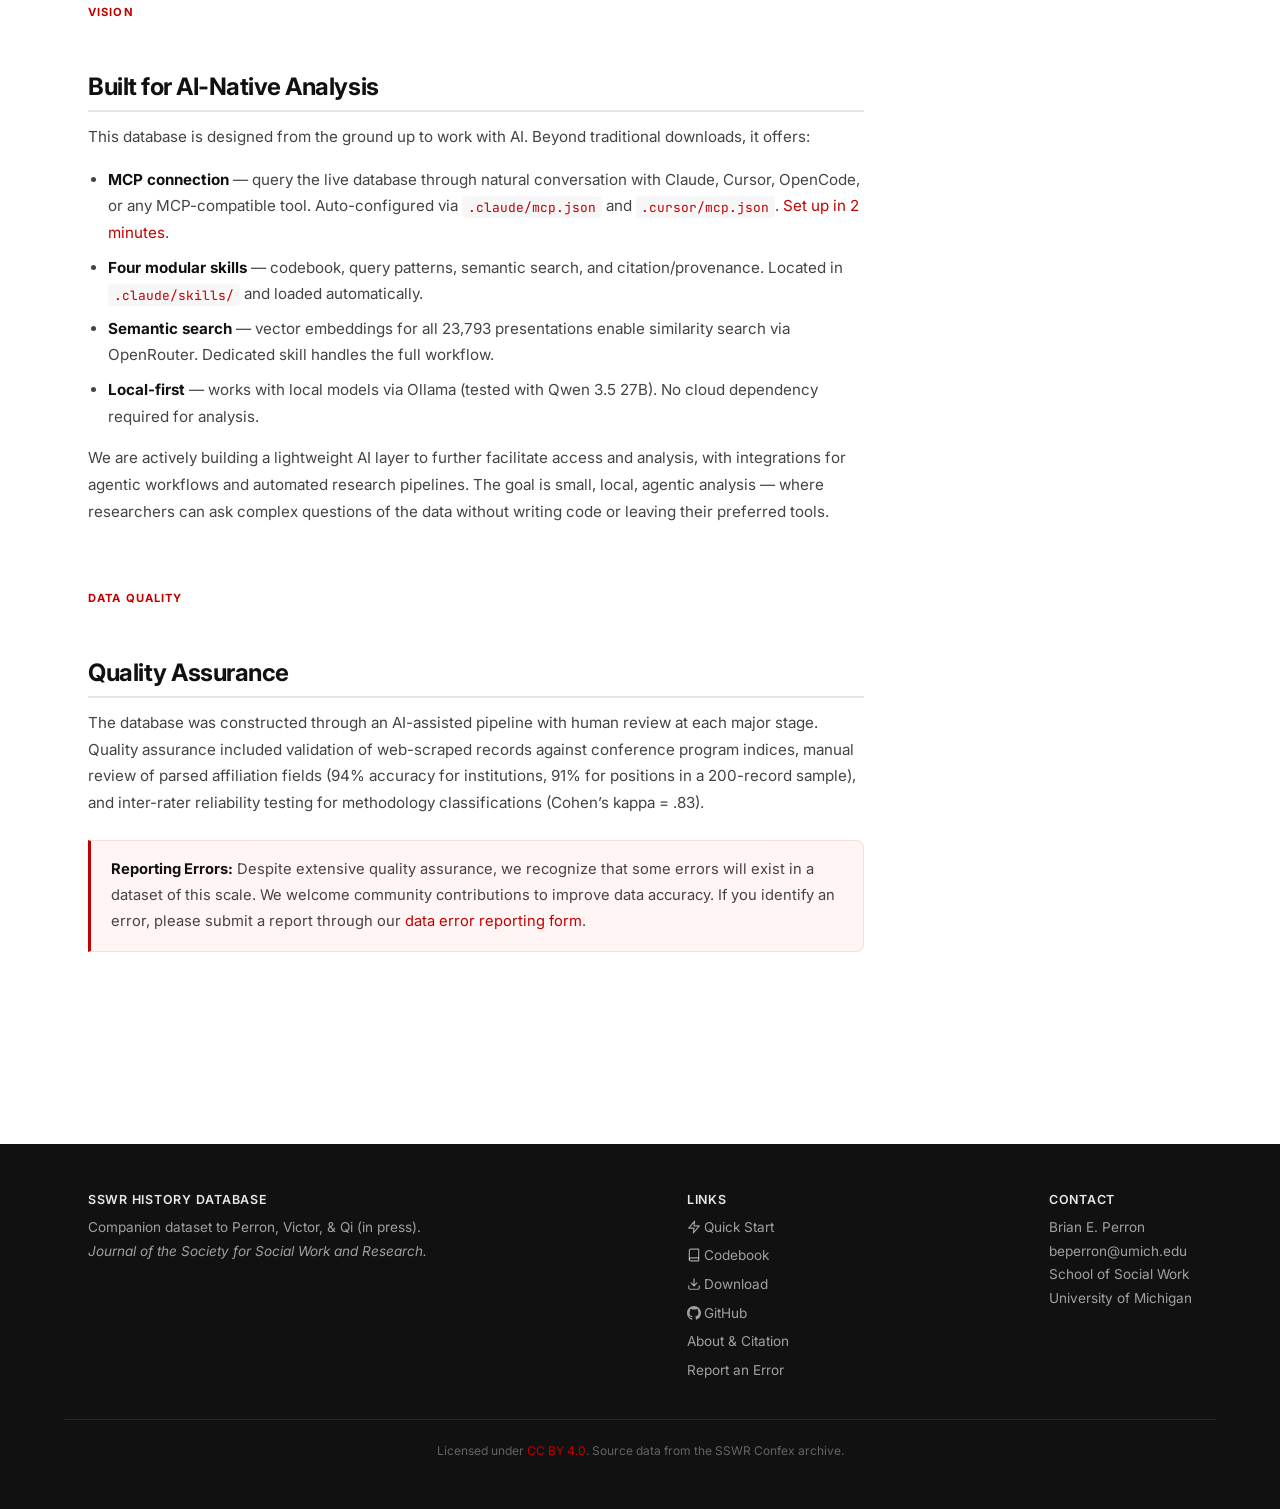
==== commit 005d7278: "Update website + README to reflect new skills architecture Quick Start: - Step 2 now installs 4 modu" ====
--- a/docs/index.html
+++ b/docs/index.html
@@ -151,9 +151,9 @@
         <h2 id="ai">Built for AI-Native Analysis</h2>
         <p>This database is designed from the ground up to work with AI. Beyond traditional downloads, it offers:</p>
         <ul>
-          <li><strong>MCP connection</strong> &mdash; query the live database through natural conversation with Claude, Cursor, OpenCode, or any MCP-compatible tool. <a href="quickstart.html#step1">Set up in 2 minutes</a>.</li>
-          <li><strong>Semantic search</strong> &mdash; vector embeddings for all 23,793 presentations enable similarity search across two decades of scholarship.</li>
-          <li><strong>Skill files</strong> &mdash; <code>CLAUDE.md</code> and <code>AGENTS.md</code> give AI assistants full schema context, query patterns, and data quality notes automatically.</li>
+          <li><strong>MCP connection</strong> &mdash; query the live database through natural conversation with Claude, Cursor, OpenCode, or any MCP-compatible tool. Auto-configured via <code>.claude/mcp.json</code> and <code>.cursor/mcp.json</code>. <a href="quickstart.html#step1">Set up in 2 minutes</a>.</li>
+          <li><strong>Four modular skills</strong> &mdash; codebook, query patterns, semantic search, and citation/provenance. Located in <code>.claude/skills/</code> and loaded automatically.</li>
+          <li><strong>Semantic search</strong> &mdash; vector embeddings for all 23,793 presentations enable similarity search via OpenRouter. Dedicated skill handles the full workflow.</li>
           <li><strong>Local-first</strong> &mdash; works with local models via Ollama (tested with Qwen 3.5 27B). No cloud dependency required for analysis.</li>
         </ul>
         <p>We are actively building a lightweight AI layer to further facilitate access and analysis, with integrations for agentic workflows and automated research pipelines. The goal is small, local, agentic analysis &mdash; where researchers can ask complex questions of the data without writing code or leaving their preferred tools.</p>
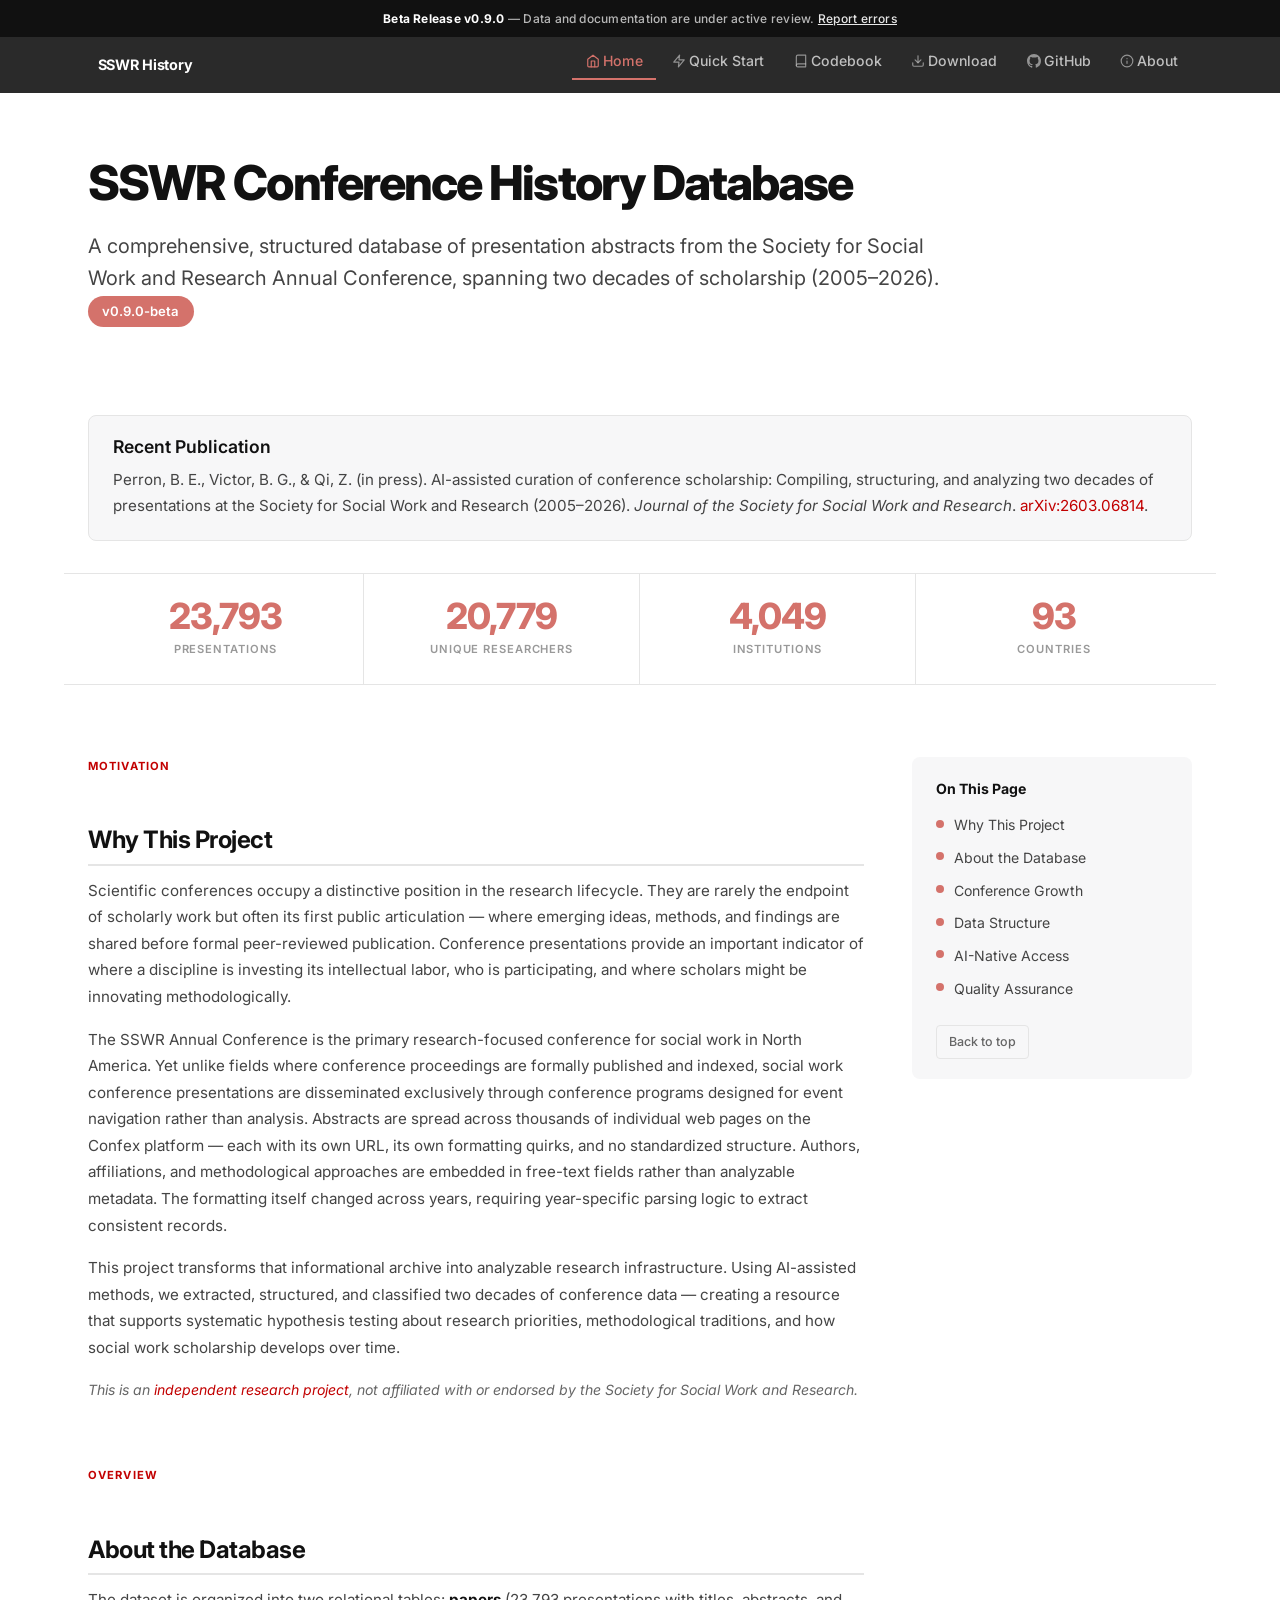
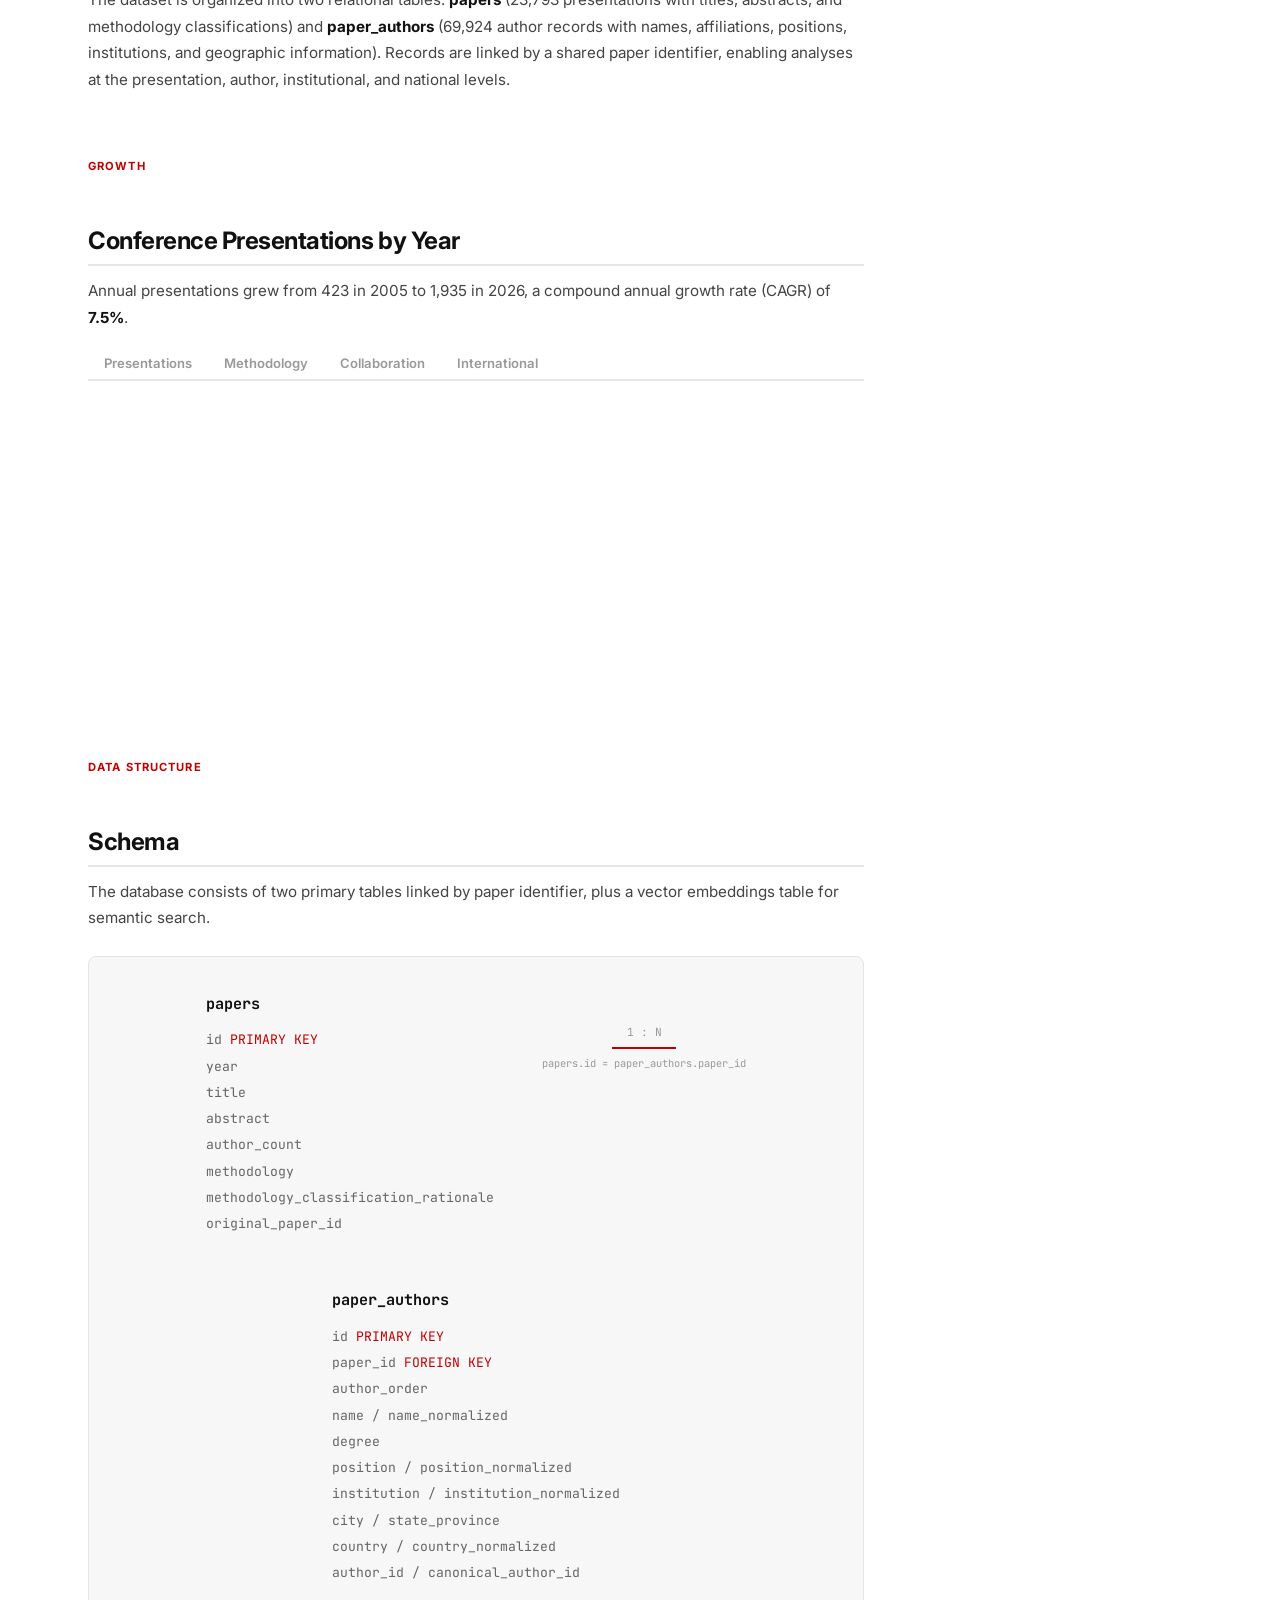
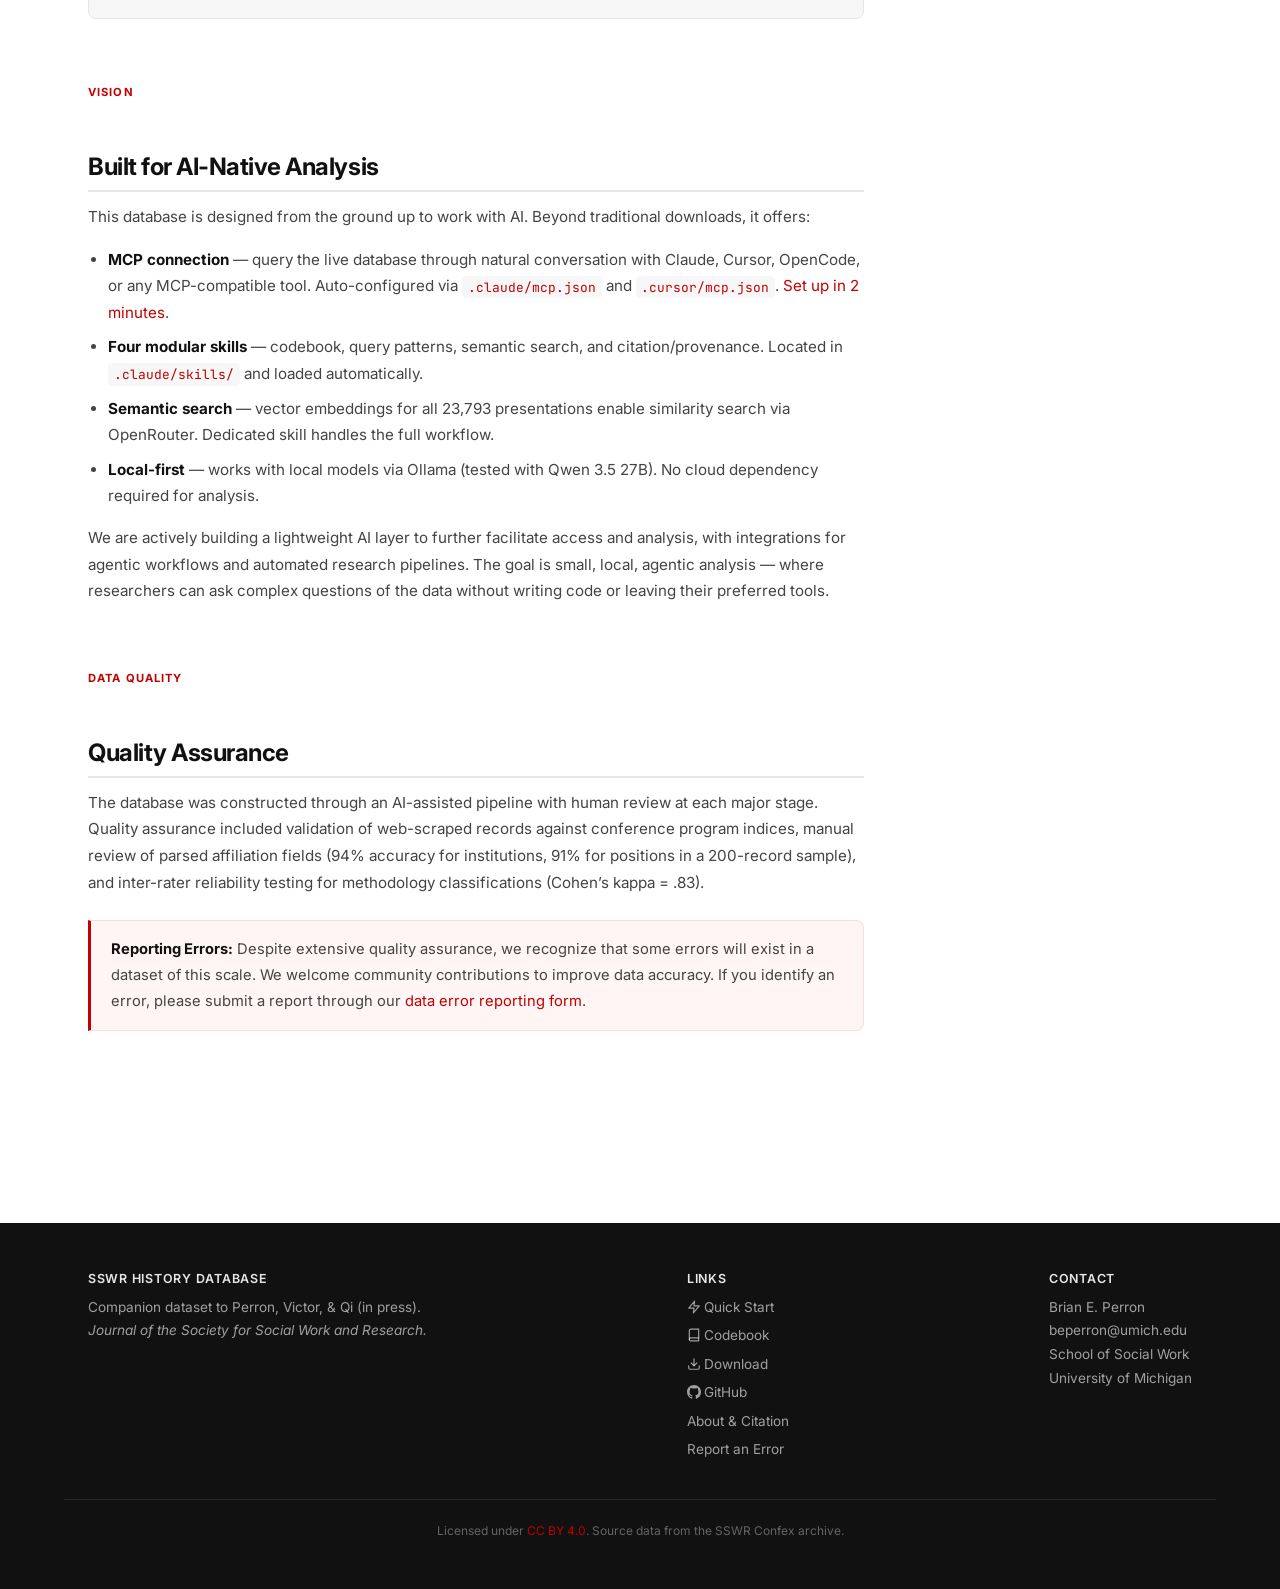
==== commit 52e7db89: "Expand install prompts with links, individual skill downloads Quick Start: - Step 1 prompt now inclu" ====
--- a/docs/index.html
+++ b/docs/index.html
@@ -69,7 +69,7 @@
         <p class="section-label">Motivation</p>
         <h2 id="why">Why This Project</h2>
         <p>Scientific conferences occupy a distinctive position in the research lifecycle. They are rarely the endpoint of scholarly work but often its first public articulation &mdash; where emerging ideas, methods, and findings are shared before formal peer-reviewed publication. Conference presentations provide an important indicator of where a discipline is investing its intellectual labor, who is participating, and where scholars might be innovating methodologically.</p>
-        <p>The SSWR Annual Conference is the primary research-focused conference for social work in North America. Yet unlike fields where conference proceedings are formally published and indexed, social work conference presentations are disseminated exclusively through conference programs designed for event navigation rather than analysis. Abstracts persist as unstructured digital records, with authors, affiliations, and methodological approaches embedded in free-text fields rather than standardized metadata.</p>
+        <p>The SSWR Annual Conference is the primary research-focused conference for social work in North America. Yet unlike fields where conference proceedings are formally published and indexed, social work conference presentations are disseminated exclusively through conference programs designed for event navigation rather than analysis. Abstracts are spread across thousands of individual web pages on the Confex platform &mdash; each with its own URL, its own formatting quirks, and no standardized structure. Authors, affiliations, and methodological approaches are embedded in free-text fields rather than analyzable metadata. The formatting itself changed across years, requiring year-specific parsing logic to extract consistent records.</p>
         <p>This project transforms that informational archive into analyzable research infrastructure. Using AI-assisted methods, we extracted, structured, and classified two decades of conference data &mdash; creating a resource that supports systematic hypothesis testing about research priorities, methodological traditions, and how social work scholarship develops over time.</p>
         <p style="font-size:0.88rem;color:#666;"><em>This is an <a href="about.html">independent research project</a>, not affiliated with or endorsed by the Society for Social Work and Research.</em></p>
       </section>
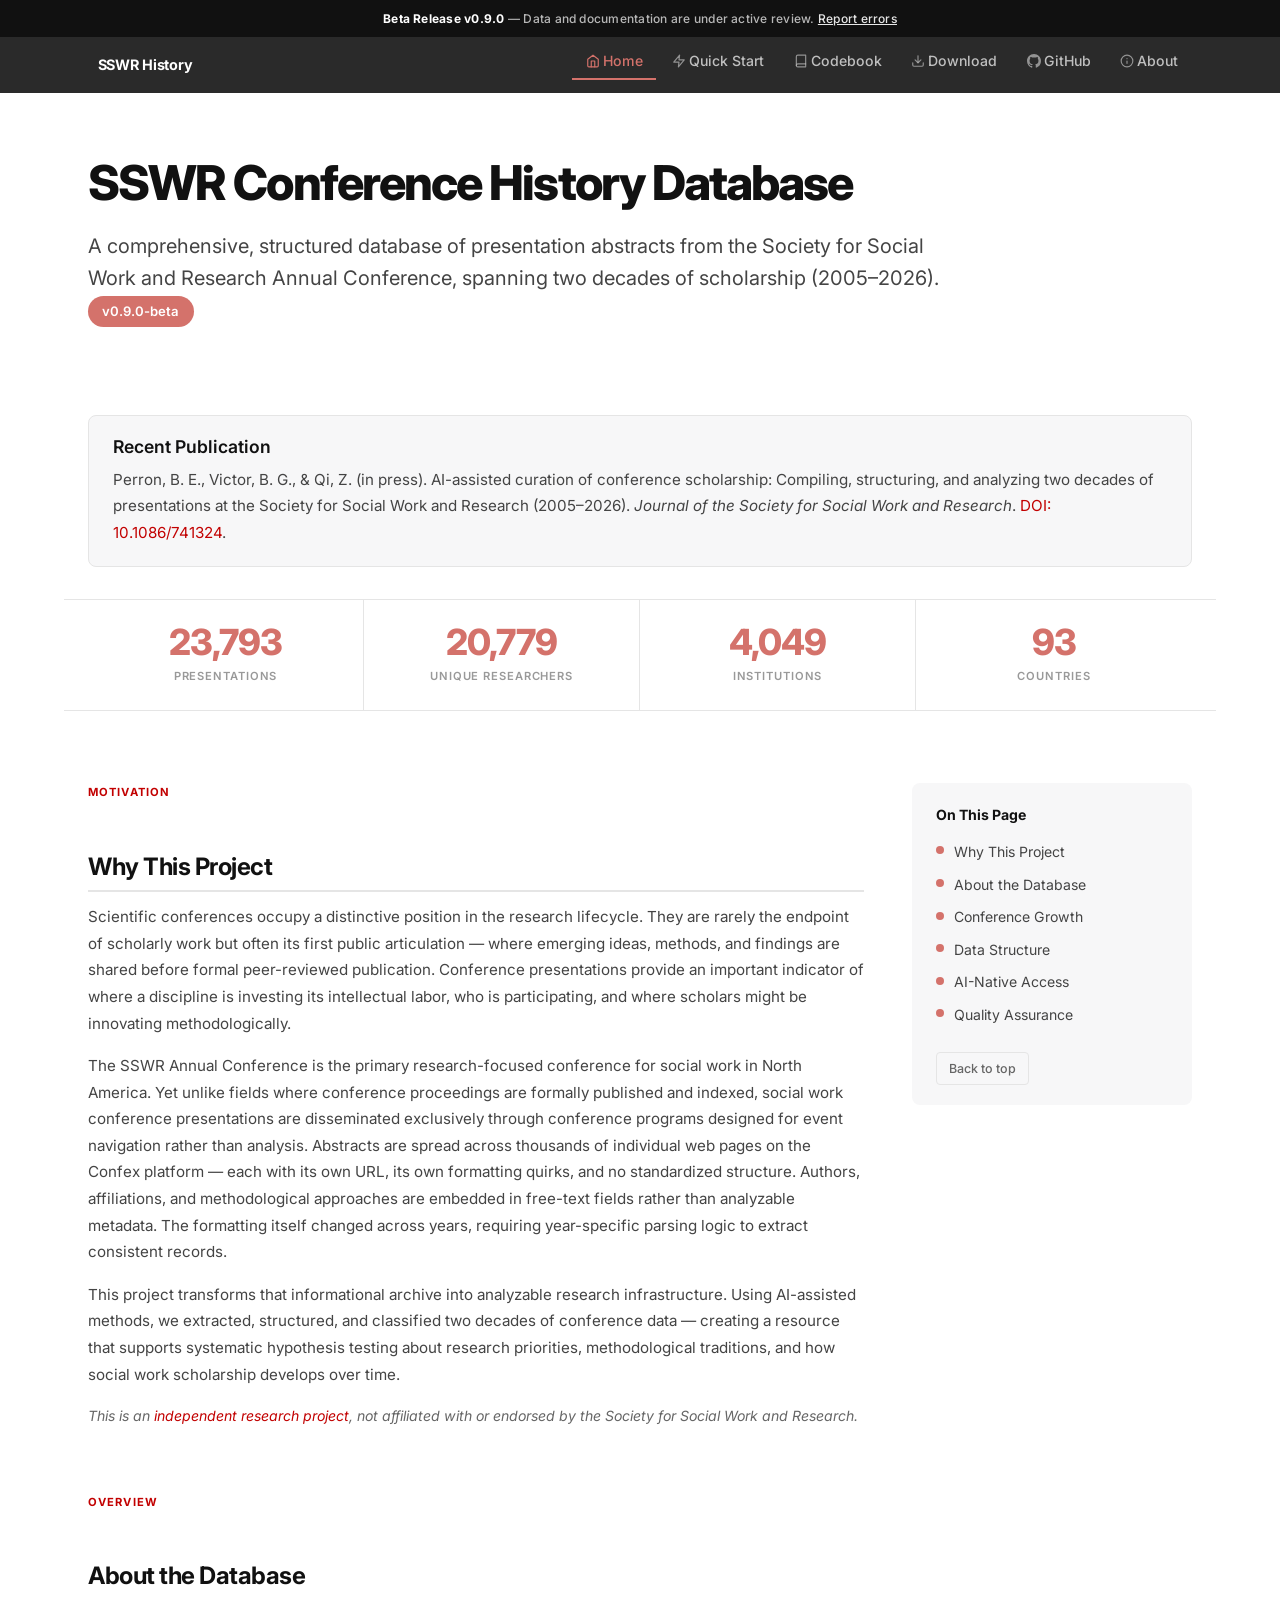
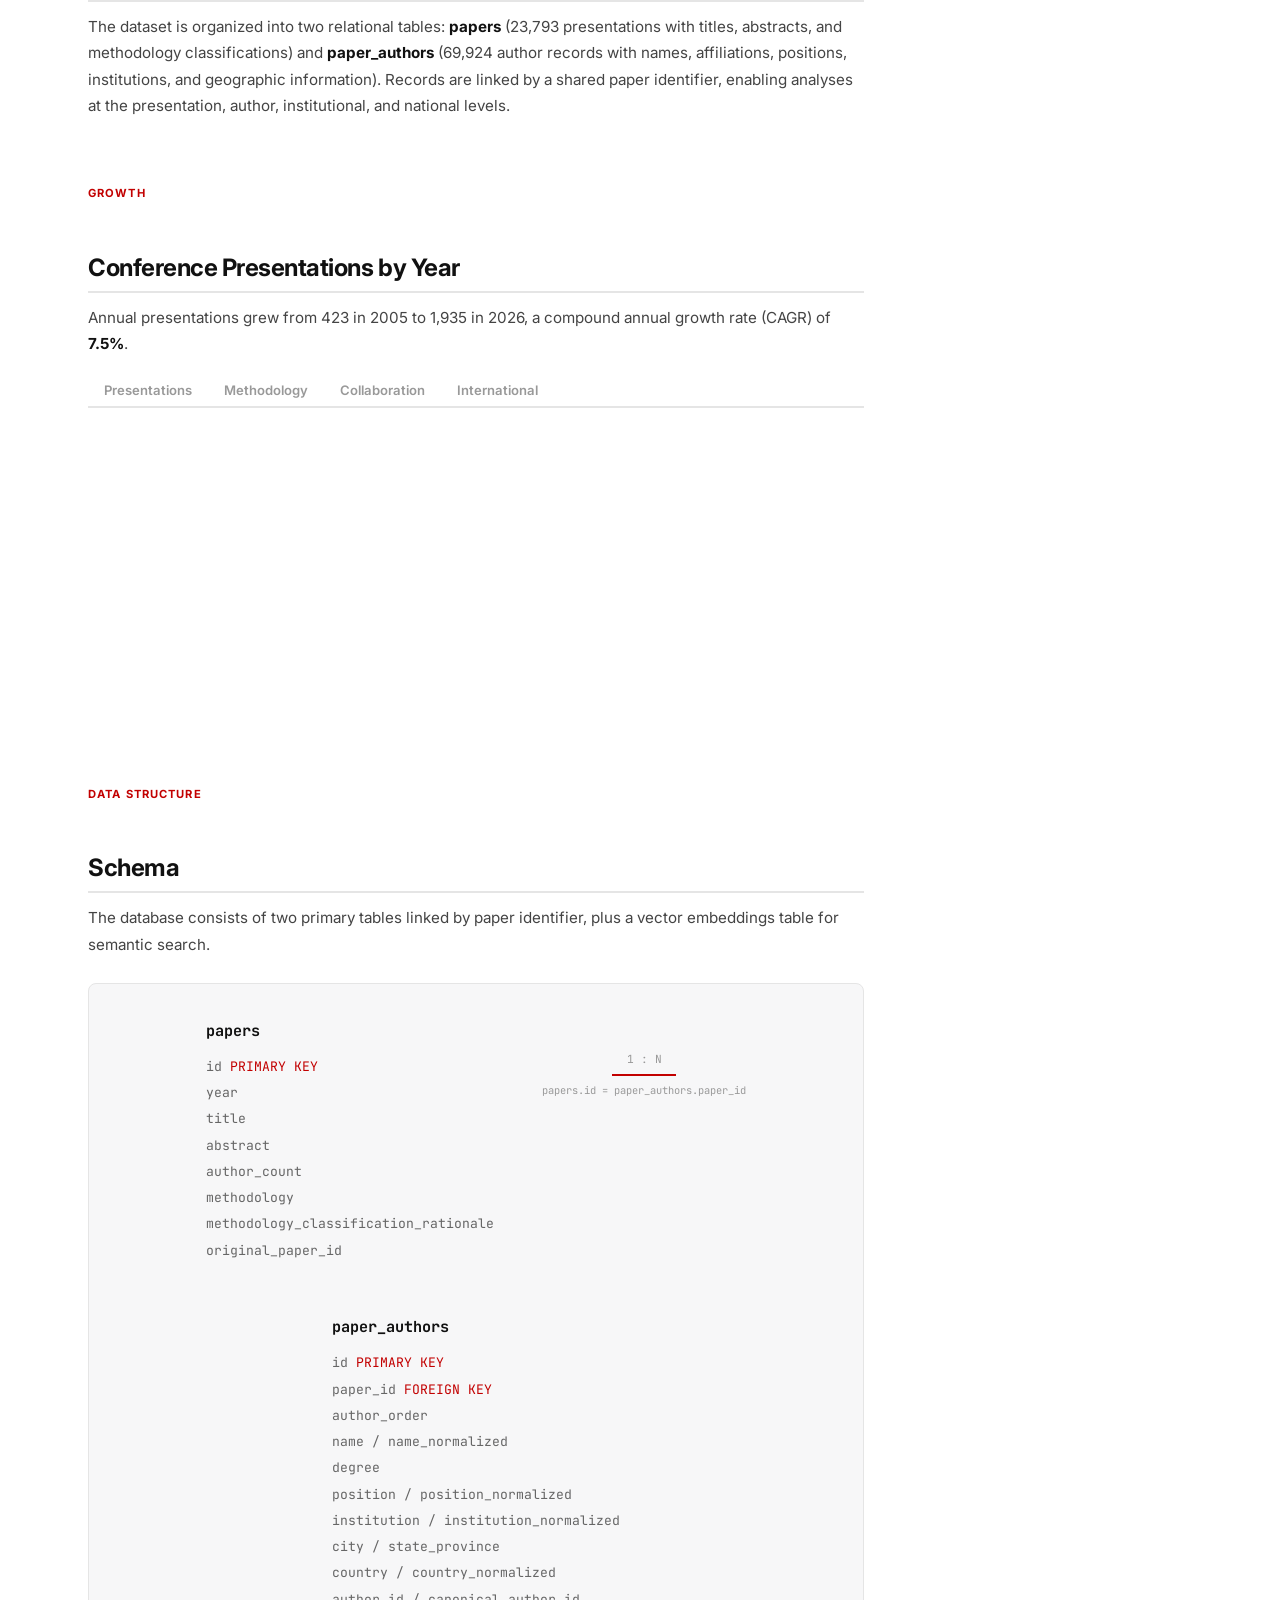
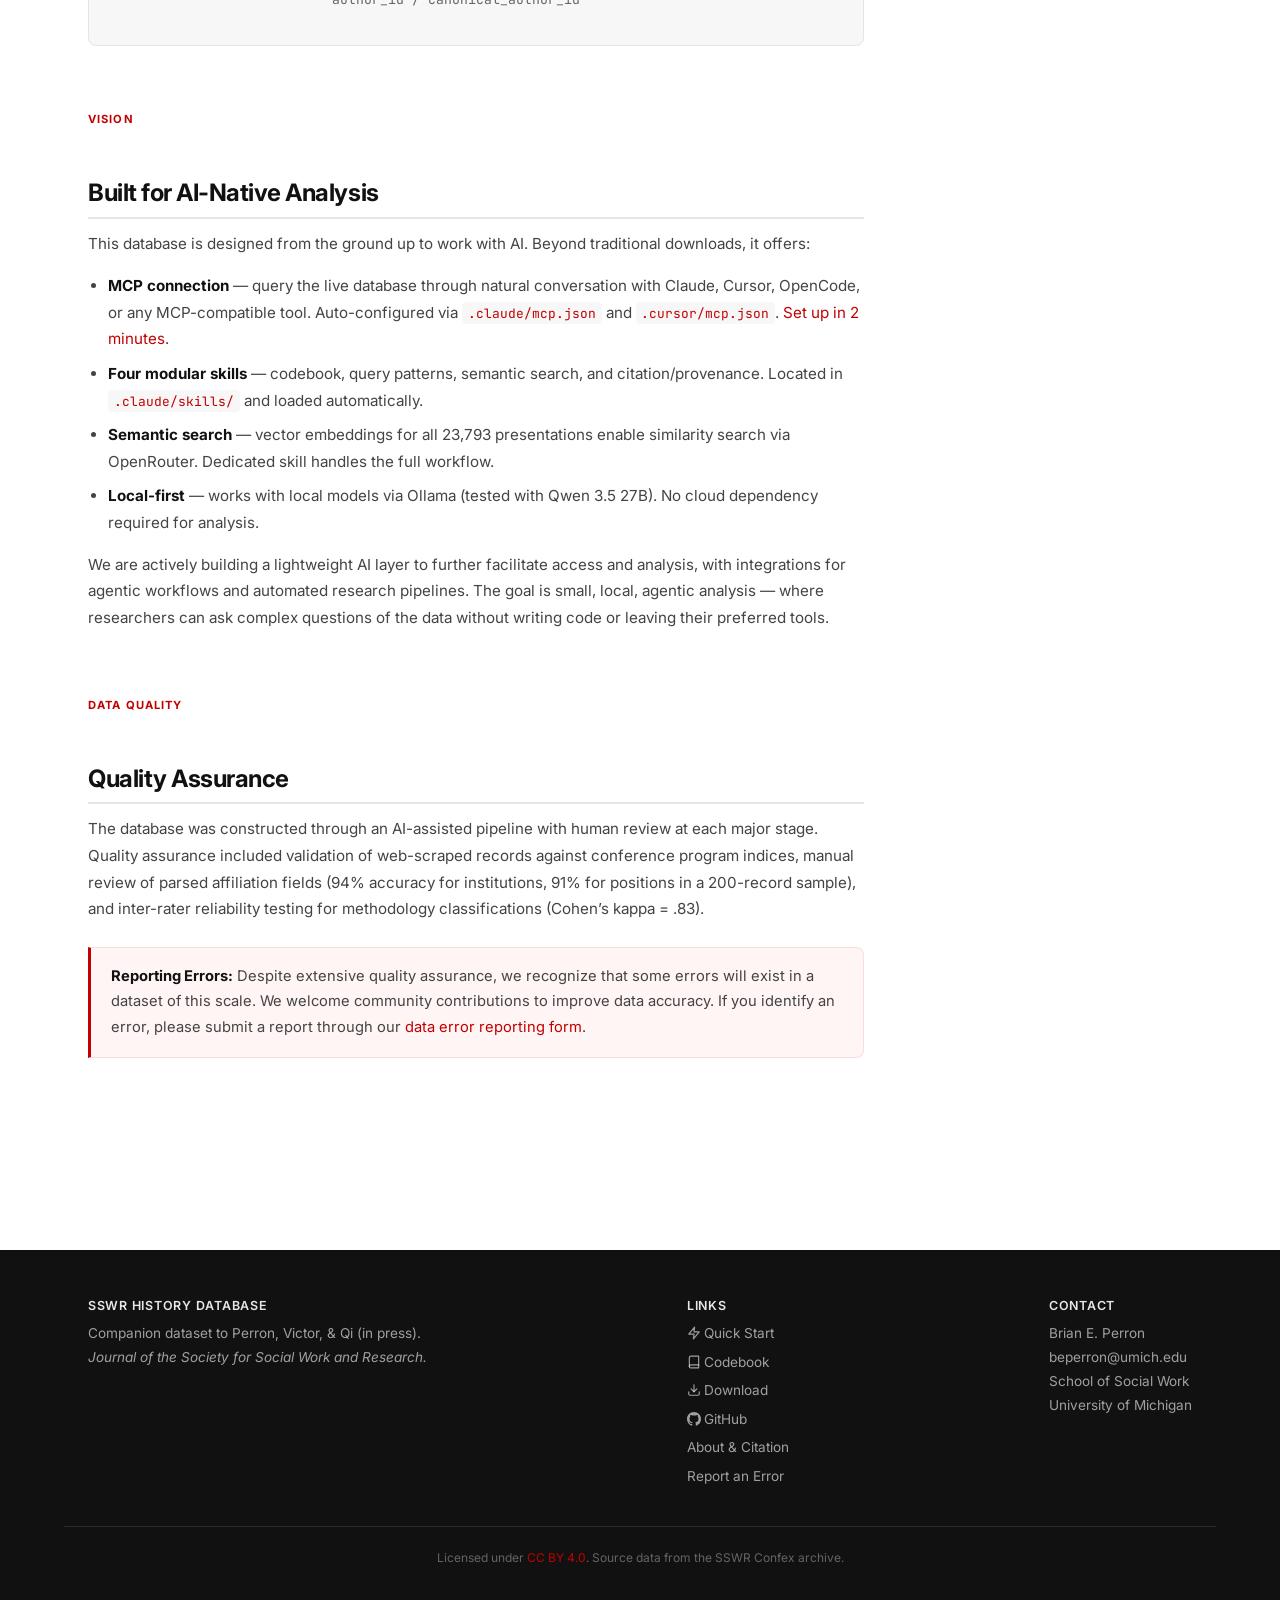
==== commit 38067ec7: "Clean up: journal DOI, resources page, stale files, audit Citations: - Replace all arxiv.org/abs/260" ====
--- a/docs/index.html
+++ b/docs/index.html
@@ -37,7 +37,7 @@
   <div class="container--wide" style="margin-top:2rem; margin-bottom:1rem;">
     <div class="card">
       <h3 style="margin-top:0;font-size:1.1rem;">Recent Publication</h3>
-      <p style="margin:0;">Perron, B. E., Victor, B. G., &amp; Qi, Z. (in press). AI-assisted curation of conference scholarship: Compiling, structuring, and analyzing two decades of presentations at the Society for Social Work and Research (2005&ndash;2026). <em>Journal of the Society for Social Work and Research</em>. <a href="https://arxiv.org/abs/2603.06814">arXiv:2603.06814</a>.</p>
+      <p style="margin:0;">Perron, B. E., Victor, B. G., &amp; Qi, Z. (in press). AI-assisted curation of conference scholarship: Compiling, structuring, and analyzing two decades of presentations at the Society for Social Work and Research (2005&ndash;2026). <em>Journal of the Society for Social Work and Research</em>. <a href="https://www.journals.uchicago.edu/doi/10.1086/741324">DOI: 10.1086/741324</a>.</p>
     </div>
   </div>
 
@@ -229,7 +229,7 @@
     var defaults = {
       responsive: true,
       interaction: { mode: 'index', intersect: false },
-      plugins: { legend: { position: 'bottom', labels: { font: { family: 'Inter', size: 11 }, usePointStyle: true, pointStyle: 'line' } } },
+      plugins: { legend: { position: 'bottom', labels: { font: { family: 'Inter', size: 11 }, usePointStyle: true, pointStyle: 'line' } }, tooltip: { callbacks: {} } },
       scales: {
         x: { grid: { display: false }, ticks: { font: { family: 'JetBrains Mono', size: 10 } } },
         y: { grid: { color: '#f0f0f0' }, ticks: { font: { family: 'JetBrains Mono', size: 10 } } }
@@ -253,7 +253,7 @@
           borderWidth: 2
         }]
       },
-      options: { ...defaults, plugins: { ...defaults.plugins, legend: { display: false } }, scales: { ...defaults.scales, y: { ...defaults.scales.y, title: { display: true, text: 'Number of Presentations', font: { family: 'Inter', size: 11 } } } } }
+      options: { ...defaults, plugins: { ...defaults.plugins, legend: { display: false }, tooltip: { callbacks: { label: function(c) { return c.parsed.y.toLocaleString() + ' presentations'; } } } }, scales: { ...defaults.scales, y: { ...defaults.scales.y, title: { display: true, text: 'Number of Presentations', font: { family: 'Inter', size: 11 } } } } }
     });
 
     // Methodology chart (percentages from paper)
@@ -268,7 +268,7 @@
           { label: 'Review', data: [2,2,2,1,2,2,2,2,2,4,5,5,5,6,7,7,8,7,8,7,8,8], borderColor: '#999', borderWidth: 2, tension: 0.2, pointRadius: 2, borderDash: [2,2] }
         ]
       },
-      options: { ...defaults, scales: { ...defaults.scales, y: { ...defaults.scales.y, title: { display: true, text: 'Percentage of Papers', font: { family: 'Inter', size: 11 } }, max: 80 } } }
+      options: { ...defaults, plugins: { ...defaults.plugins, tooltip: { callbacks: { label: function(c) { return c.dataset.label + ': ' + c.parsed.y + '%'; } } } }, scales: { ...defaults.scales, y: { ...defaults.scales.y, title: { display: true, text: 'Percentage of Papers', font: { family: 'Inter', size: 11 } }, max: 80 } } }
     });
 
     // Authors per paper chart
@@ -281,7 +281,7 @@
           { label: 'Median Authors', data: [2,2,2,2,2,2,2,2,2,2,2,2,2,2,2,2,3,3,3,3,3,3], borderColor: '#999', borderWidth: 2, tension: 0.2, pointRadius: 2, borderDash: [5,3] }
         ]
       },
-      options: { ...defaults, scales: { ...defaults.scales, y: { ...defaults.scales.y, title: { display: true, text: 'Number of Authors', font: { family: 'Inter', size: 11 } }, min: 1, max: 5 } } }
+      options: { ...defaults, plugins: { ...defaults.plugins, tooltip: { callbacks: { label: function(c) { return c.dataset.label + ': ' + c.parsed.y + ' authors per presentation'; } } } }, scales: { ...defaults.scales, y: { ...defaults.scales.y, title: { display: true, text: 'Number of Authors', font: { family: 'Inter', size: 11 } }, min: 1, max: 5 } } }
     });
 
     // International participation chart
@@ -294,7 +294,7 @@
           { label: 'Co-Author', data: [2.8,4.4,5.7,6.5,6.6,5.1,5.0,7.3,6.8,8.1,7.0,6.7,9.6,9.8,8.1,7.5,12.5,12.7,14.1,15.2,15.9,14.6], borderColor: '#999', borderWidth: 2, tension: 0.2, pointRadius: 2, borderDash: [5,3] }
         ]
       },
-      options: { ...defaults, scales: { ...defaults.scales, y: { ...defaults.scales.y, title: { display: true, text: '% International Authors', font: { family: 'Inter', size: 11 } }, max: 18 } } }
+      options: { ...defaults, plugins: { ...defaults.plugins, tooltip: { callbacks: { label: function(c) { return c.dataset.label + ': ' + c.parsed.y + '% international'; } } } }, scales: { ...defaults.scales, y: { ...defaults.scales.y, title: { display: true, text: '% International Authors', font: { family: 'Inter', size: 11 } }, max: 18 } } }
     });
 
     // Tab switching
--- a/docs/css/style.css
+++ b/docs/css/style.css
@@ -389,8 +389,6 @@
   padding: 0.6rem 0.75rem;
   border-bottom: 2px solid var(--ink);
   background: var(--bg);
-  position: sticky;
-  top: 3.5rem;
 }
 tbody td {
   padding: 0.55rem 0.75rem;
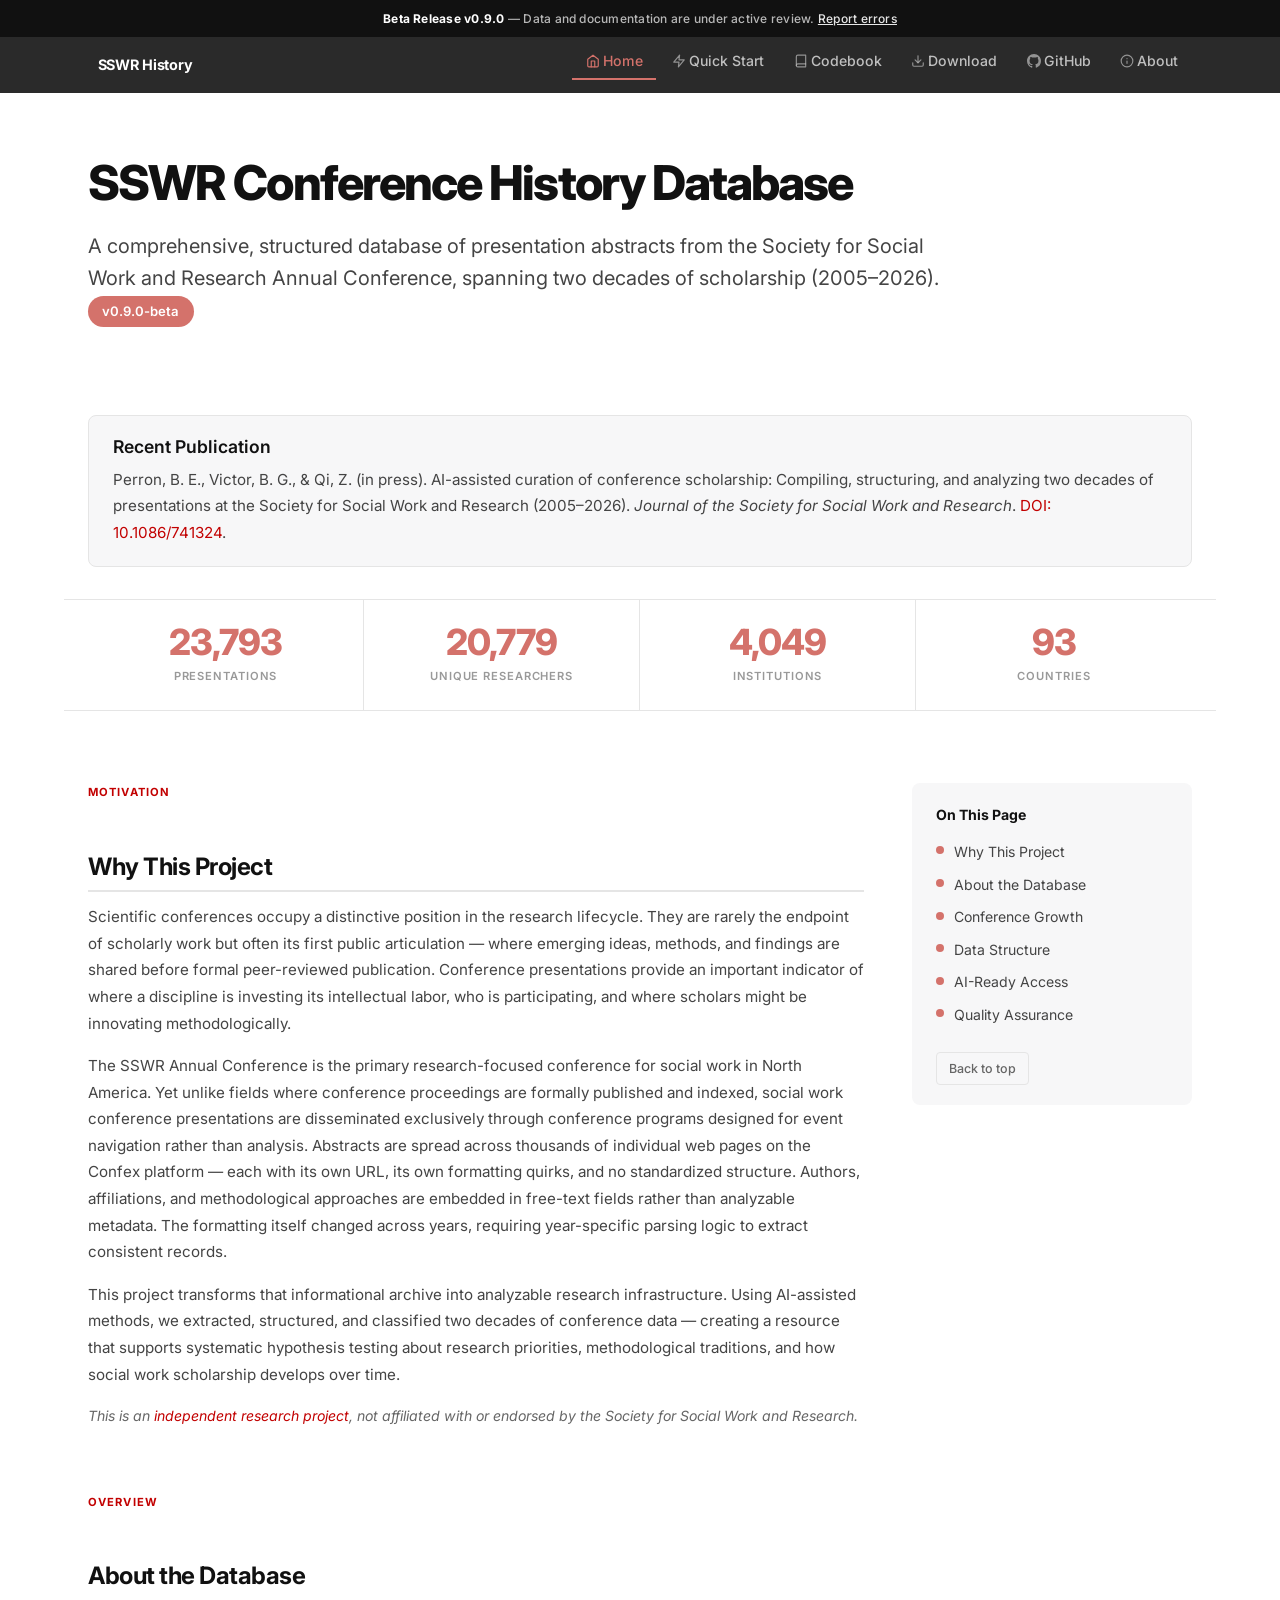
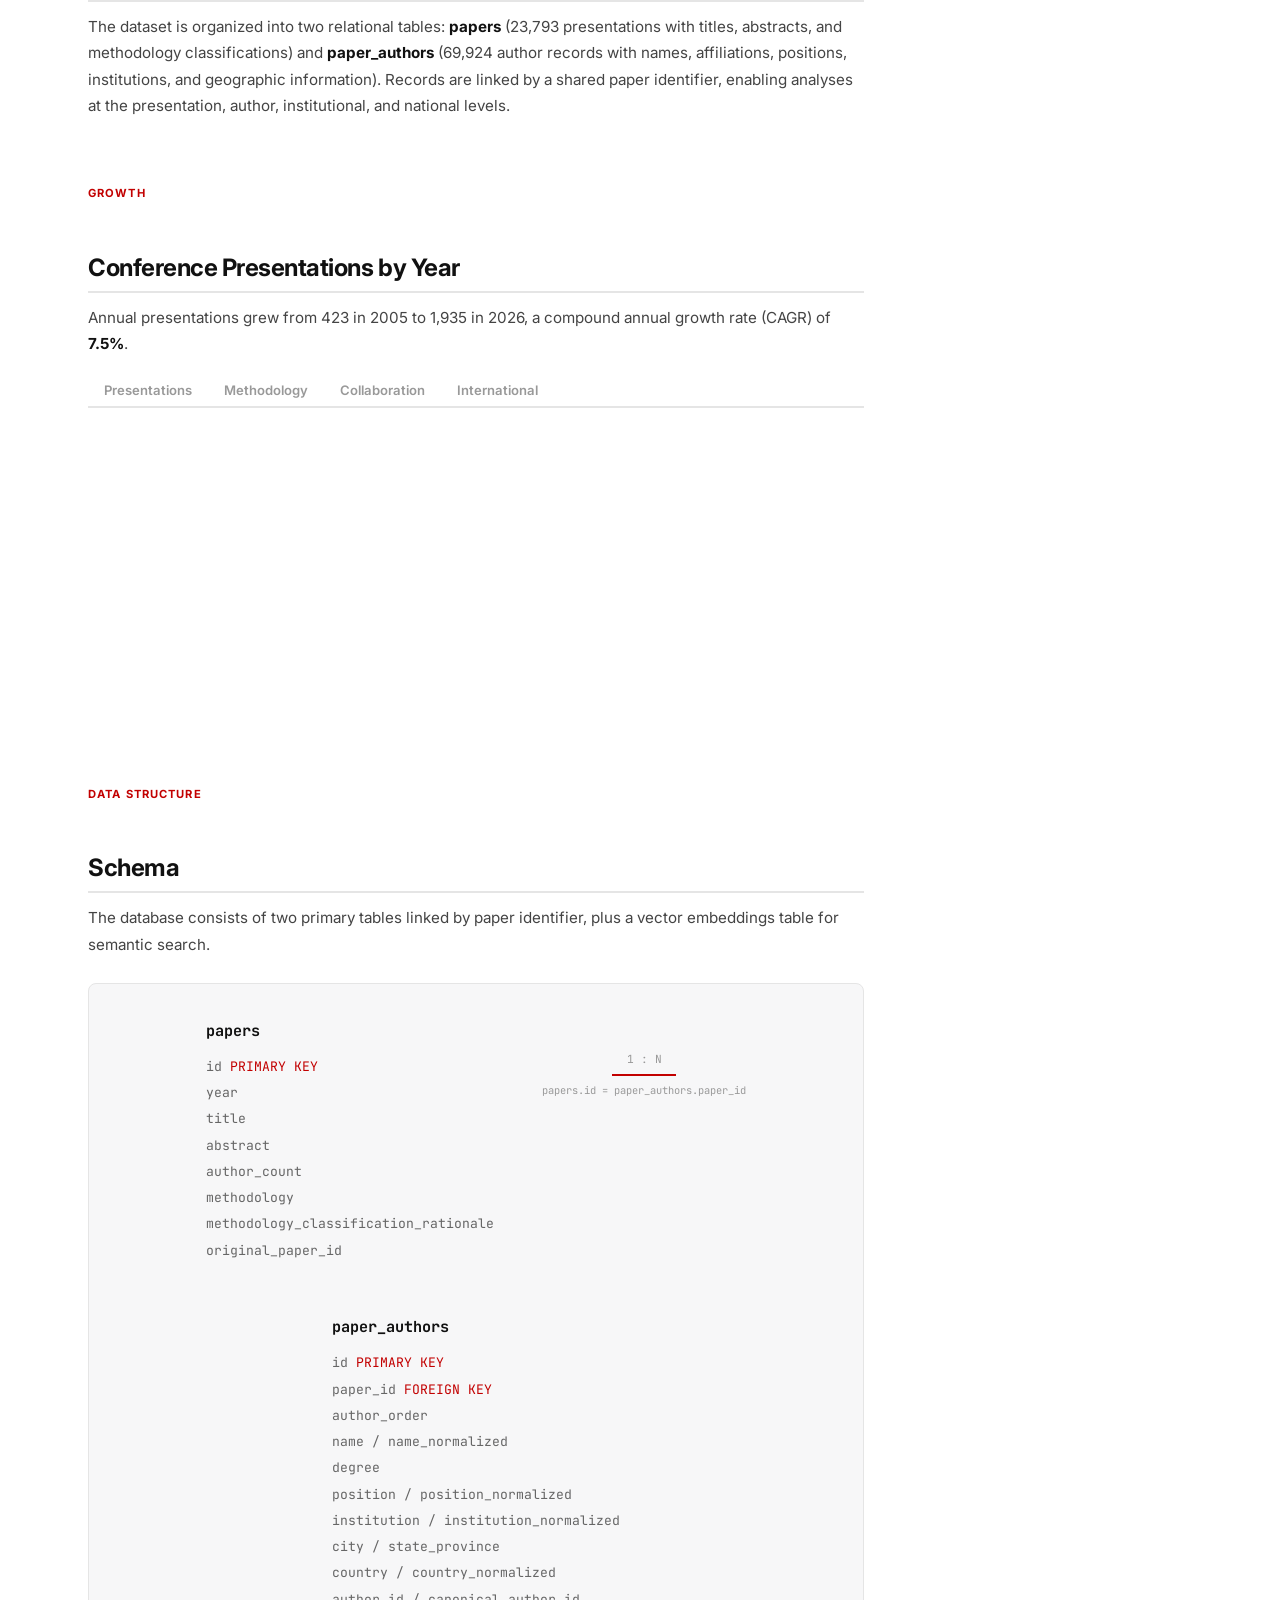
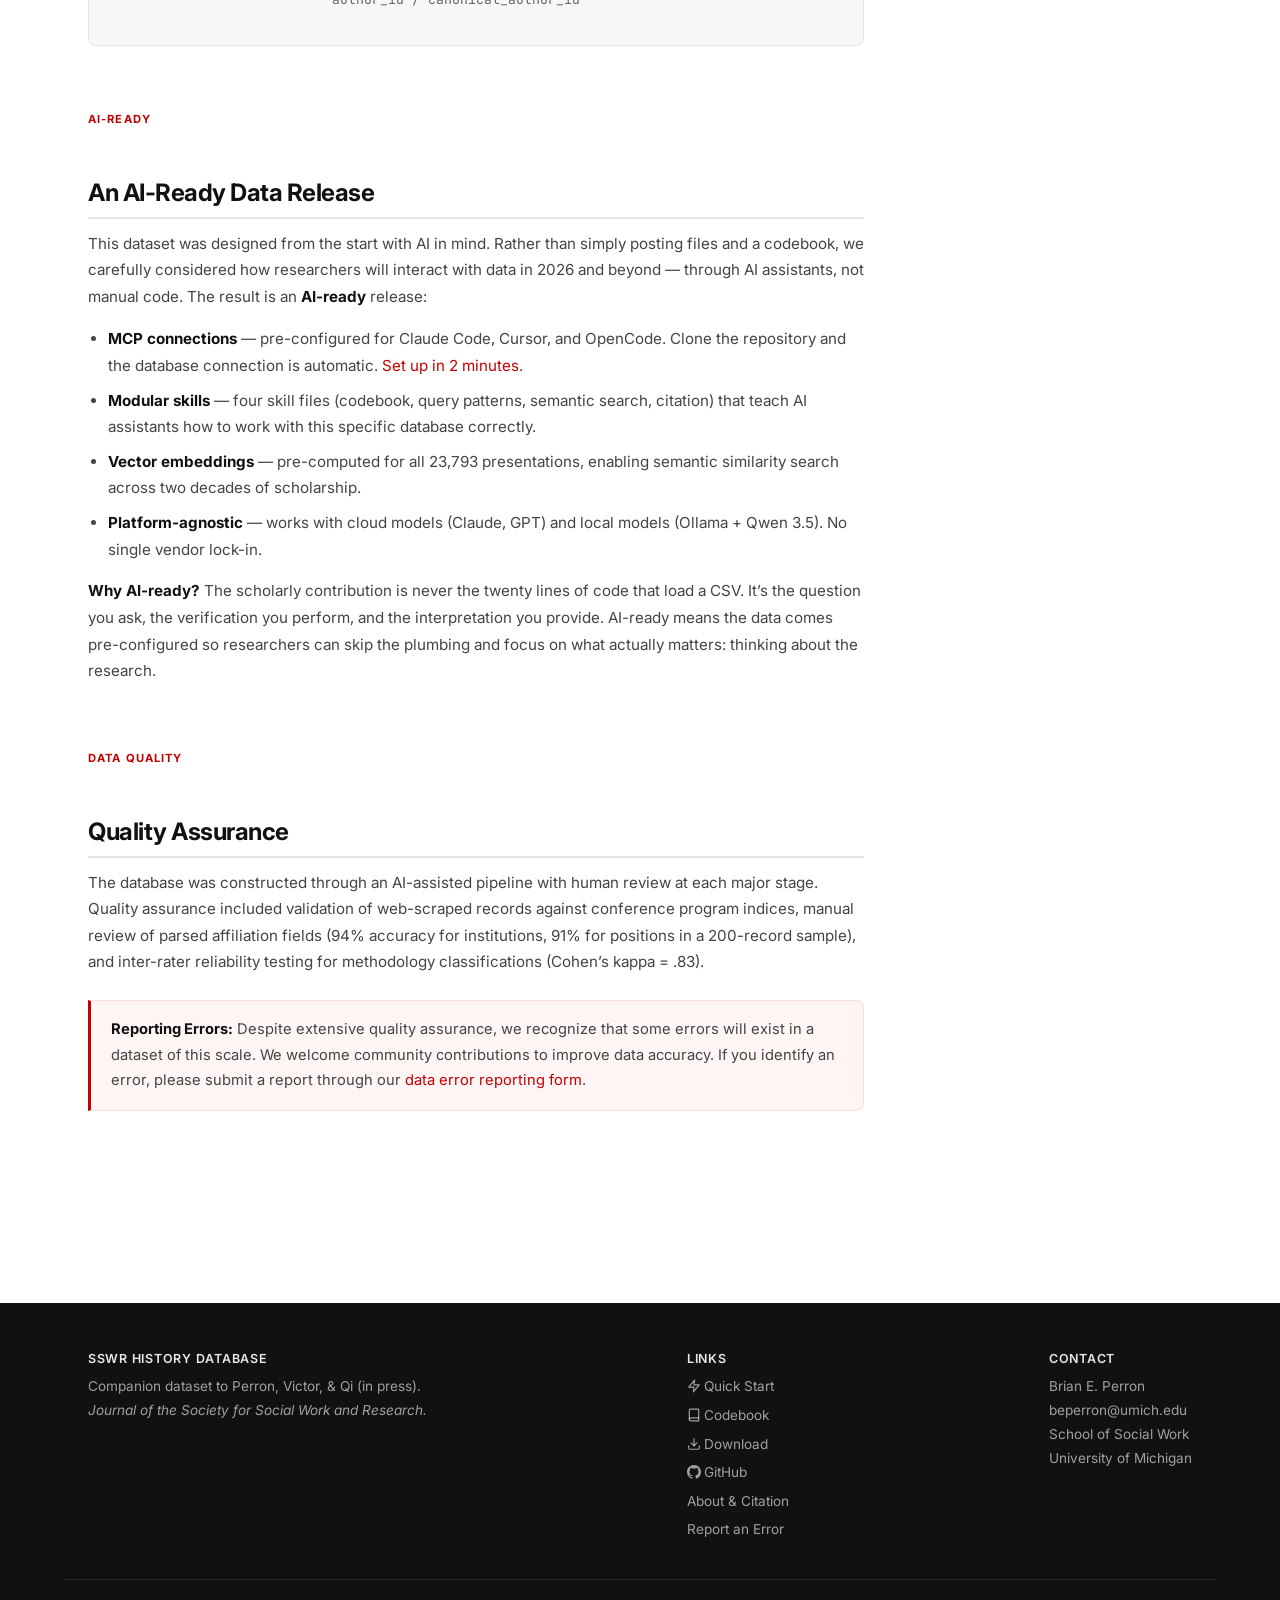
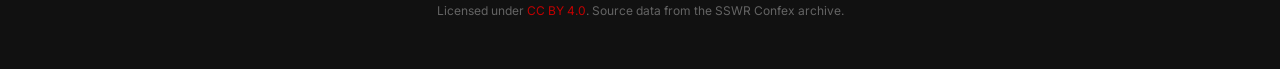
==== commit 6a5131af: "Rebrand: AI-first → AI-ready, remove demo artifacts Terminology: - Replace "AI-first" and "AI-native" ====
--- a/docs/index.html
+++ b/docs/index.html
@@ -147,16 +147,16 @@
       </section>
 
       <section class="section">
-        <p class="section-label">Vision</p>
-        <h2 id="ai">Built for AI-Native Analysis</h2>
-        <p>This database is designed from the ground up to work with AI. Beyond traditional downloads, it offers:</p>
+        <p class="section-label">AI-Ready</p>
+        <h2 id="ai">An AI-Ready Data Release</h2>
+        <p>This dataset was designed from the start with AI in mind. Rather than simply posting files and a codebook, we carefully considered how researchers will interact with data in 2026 and beyond &mdash; through AI assistants, not manual code. The result is an <strong>AI-ready</strong> release:</p>
         <ul>
-          <li><strong>MCP connection</strong> &mdash; query the live database through natural conversation with Claude, Cursor, OpenCode, or any MCP-compatible tool. Auto-configured via <code>.claude/mcp.json</code> and <code>.cursor/mcp.json</code>. <a href="quickstart.html#step1">Set up in 2 minutes</a>.</li>
-          <li><strong>Four modular skills</strong> &mdash; codebook, query patterns, semantic search, and citation/provenance. Located in <code>.claude/skills/</code> and loaded automatically.</li>
-          <li><strong>Semantic search</strong> &mdash; vector embeddings for all 23,793 presentations enable similarity search via OpenRouter. Dedicated skill handles the full workflow.</li>
-          <li><strong>Local-first</strong> &mdash; works with local models via Ollama (tested with Qwen 3.5 27B). No cloud dependency required for analysis.</li>
+          <li><strong>MCP connections</strong> &mdash; pre-configured for Claude Code, Cursor, and OpenCode. Clone the repository and the database connection is automatic. <a href="quickstart.html#step1">Set up in 2 minutes</a>.</li>
+          <li><strong>Modular skills</strong> &mdash; four skill files (codebook, query patterns, semantic search, citation) that teach AI assistants how to work with this specific database correctly.</li>
+          <li><strong>Vector embeddings</strong> &mdash; pre-computed for all 23,793 presentations, enabling semantic similarity search across two decades of scholarship.</li>
+          <li><strong>Platform-agnostic</strong> &mdash; works with cloud models (Claude, GPT) and local models (Ollama + Qwen 3.5). No single vendor lock-in.</li>
         </ul>
-        <p>We are actively building a lightweight AI layer to further facilitate access and analysis, with integrations for agentic workflows and automated research pipelines. The goal is small, local, agentic analysis &mdash; where researchers can ask complex questions of the data without writing code or leaving their preferred tools.</p>
+        <p><strong>Why AI-ready?</strong> The scholarly contribution is never the twenty lines of code that load a CSV. It&rsquo;s the question you ask, the verification you perform, and the interpretation you provide. AI-ready means the data comes pre-configured so researchers can skip the plumbing and focus on what actually matters: thinking about the research.</p>
       </section>
 
       <section class="section">
@@ -178,7 +178,7 @@
             <li><a href="#about">About the Database</a></li>
             <li><a href="#growth">Conference Growth</a></li>
             <li><a href="#schema">Data Structure</a></li>
-            <li><a href="#ai">AI-Native Access</a></li>
+            <li><a href="#ai">AI-Ready Access</a></li>
             <li><a href="#quality">Quality Assurance</a></li>
           </ul>
           <a href="#" class="back-top">Back to top</a>
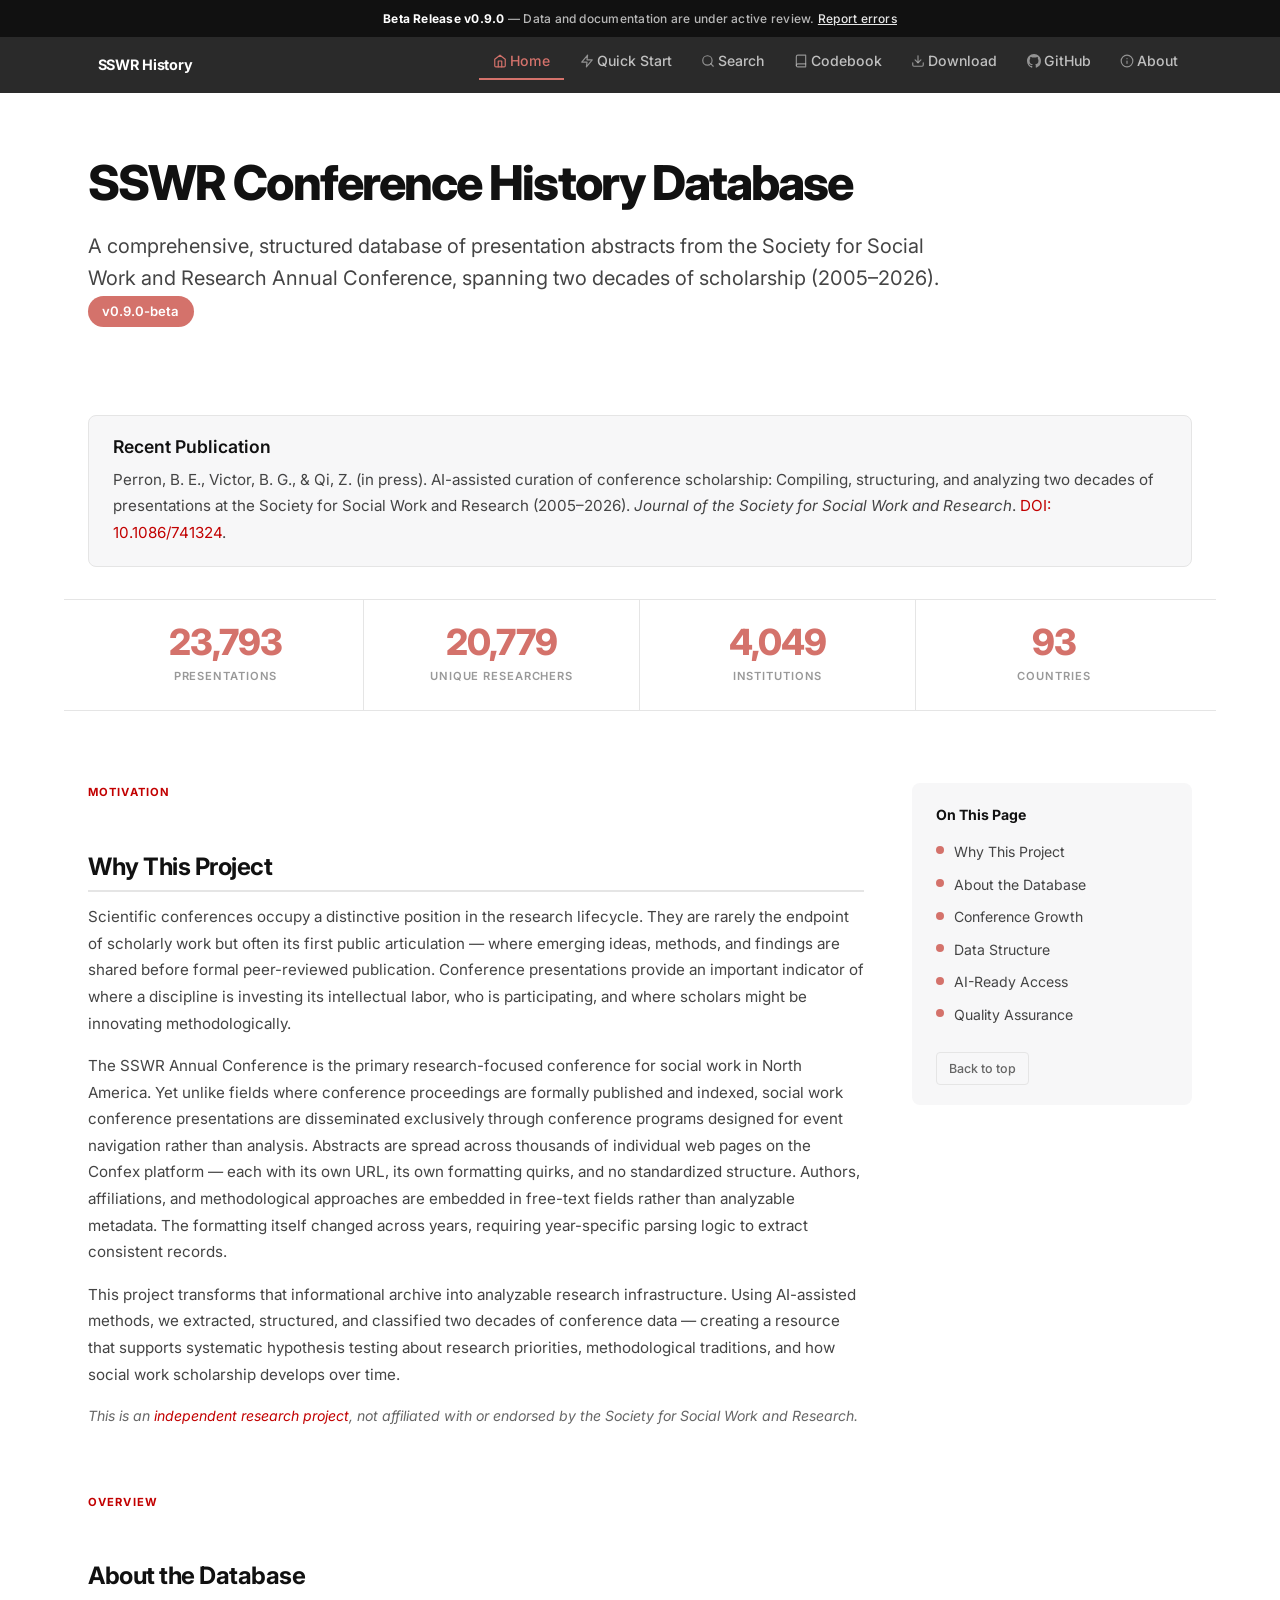
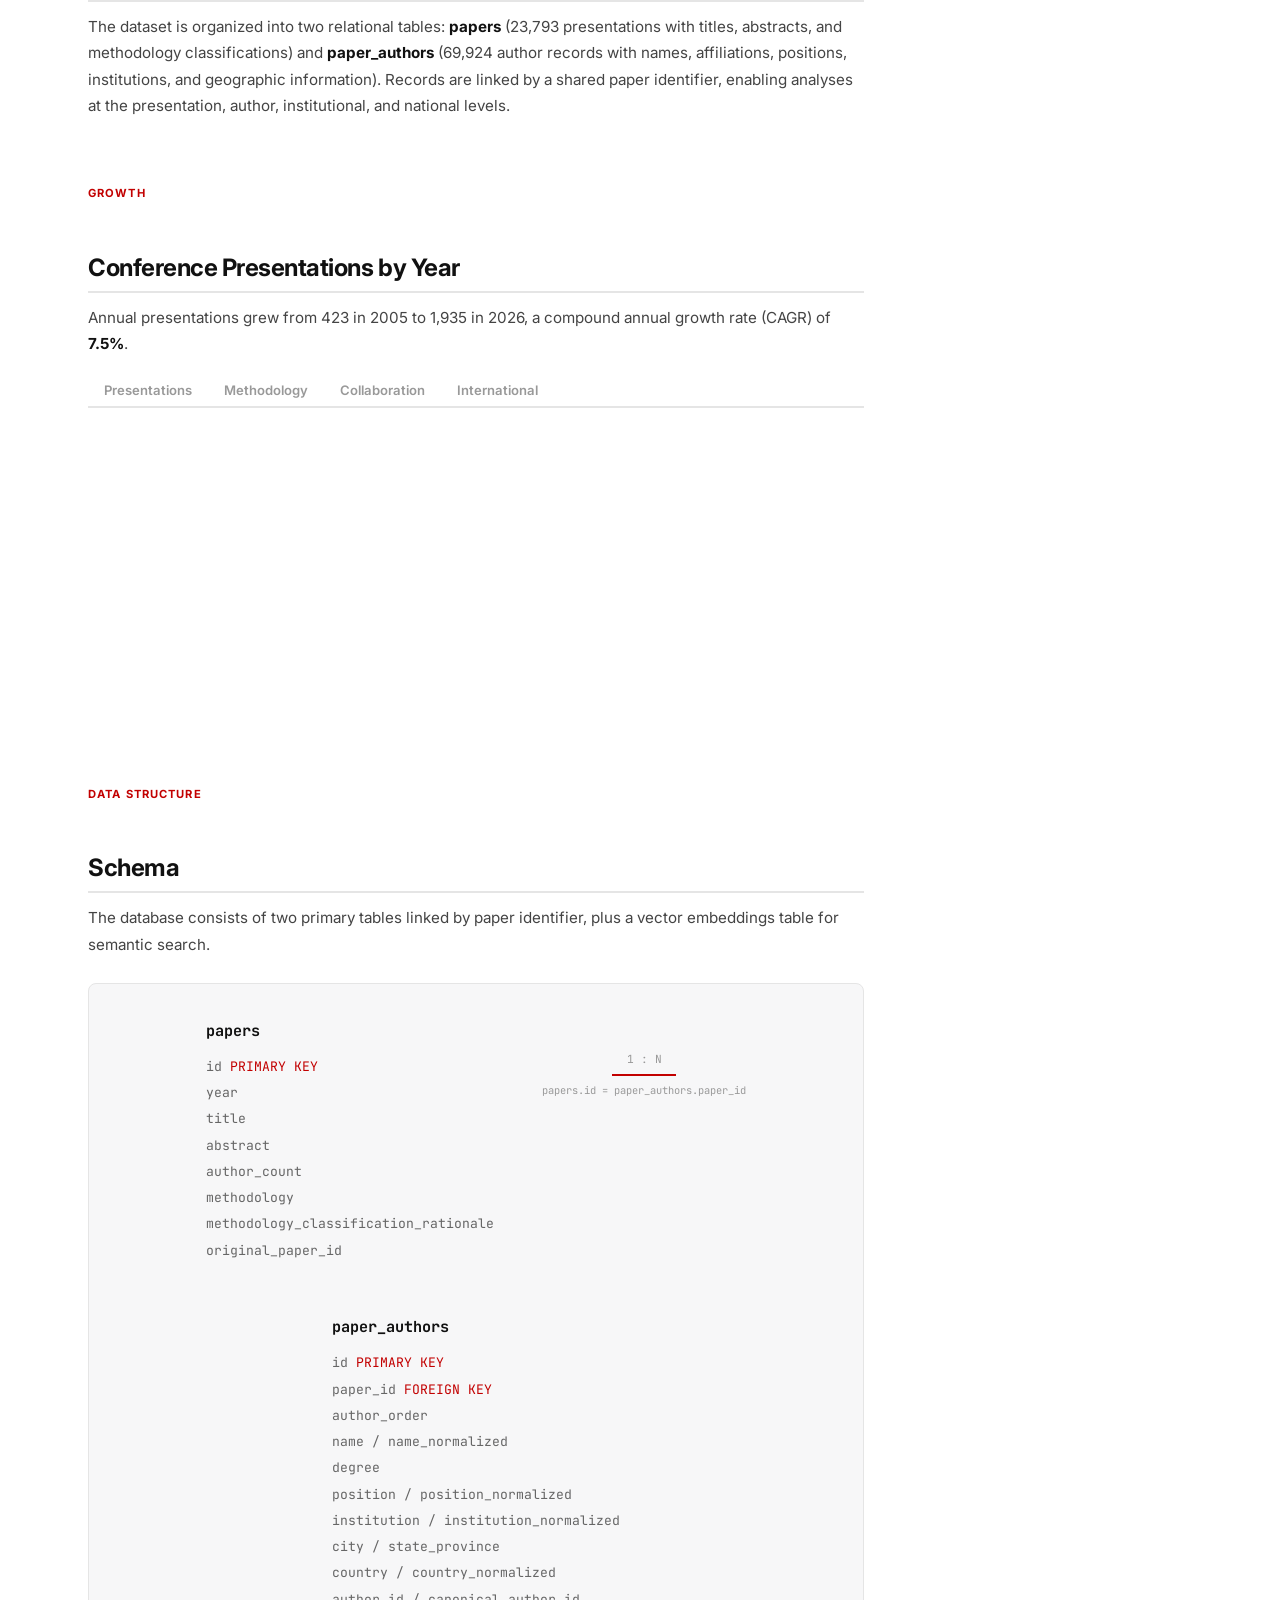
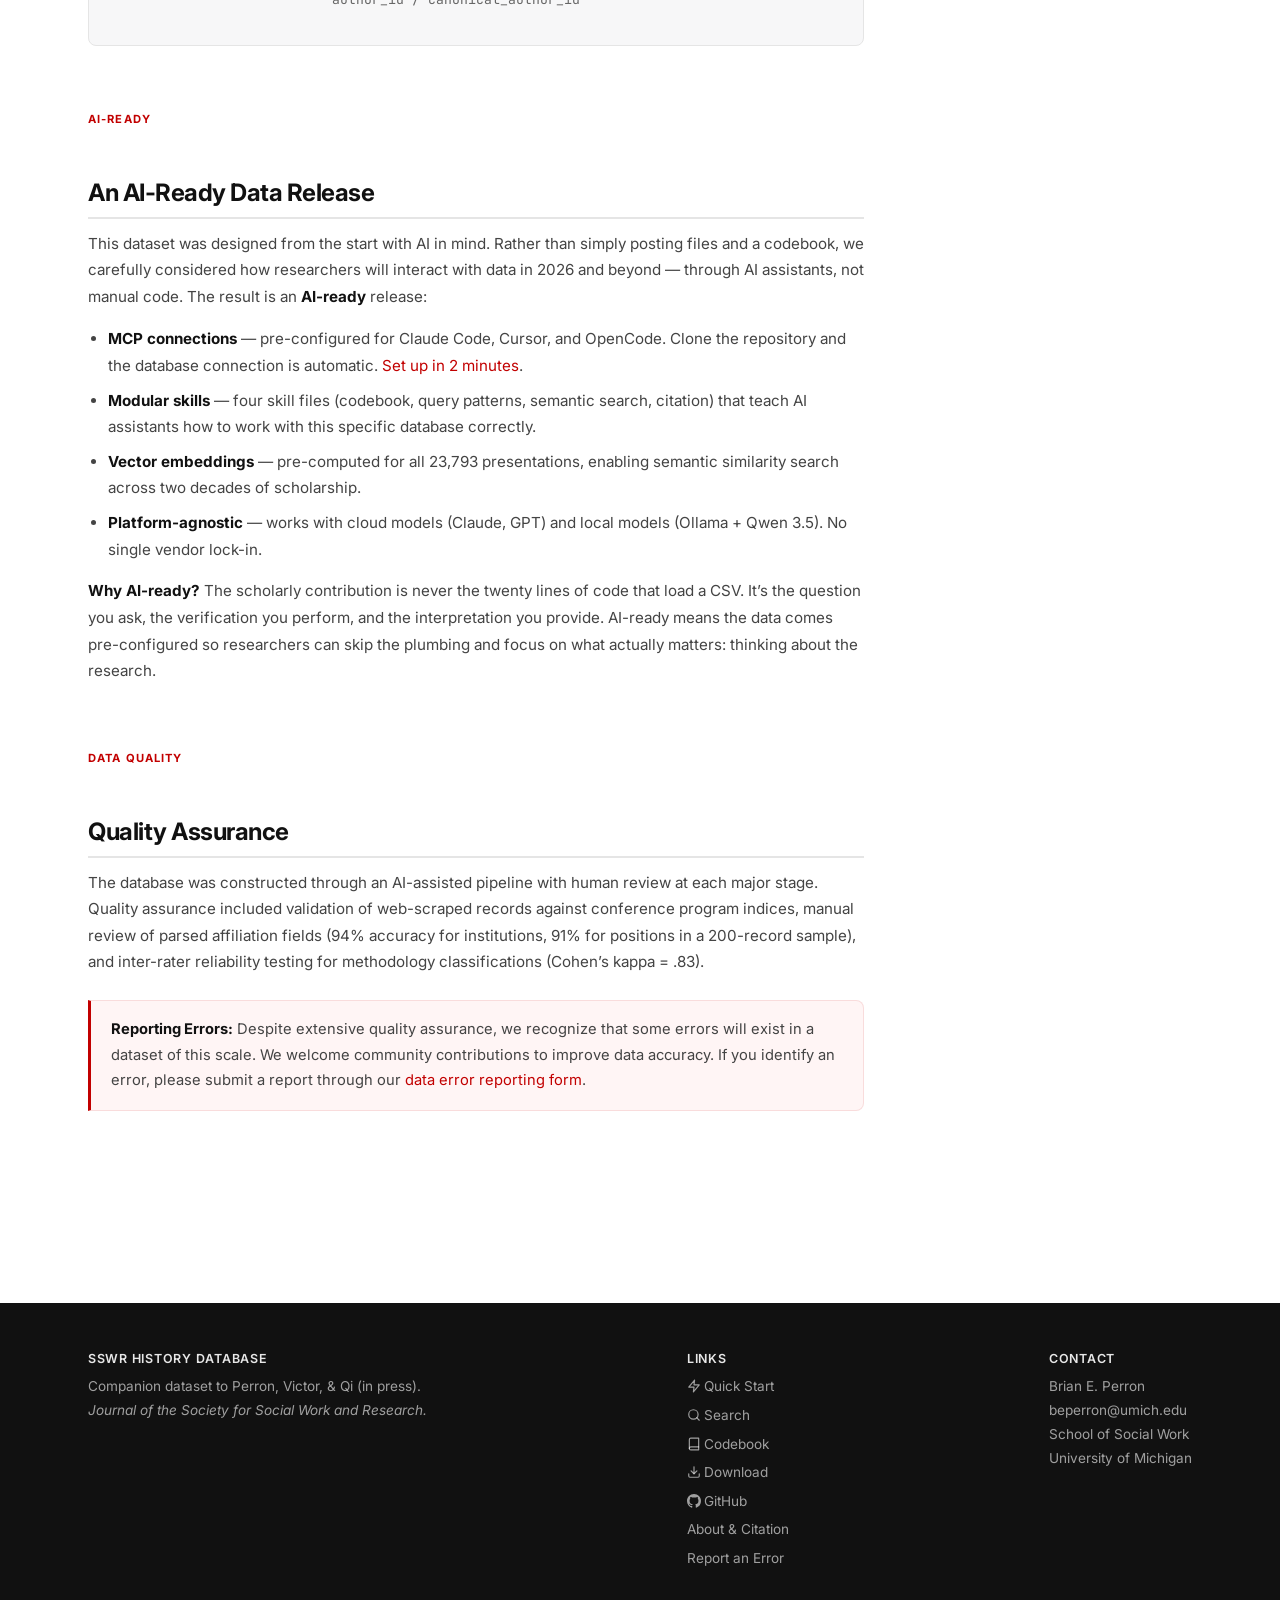
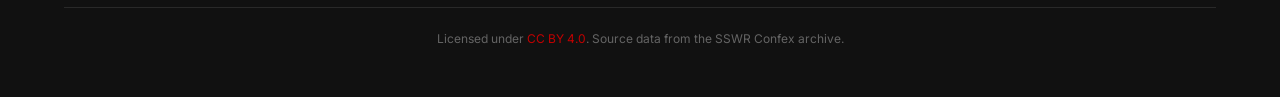
==== commit ef63b5dd: "Add search page with keyword, semantic, hybrid, author, and institution search - New search.html wit" ====
--- a/docs/index.html
+++ b/docs/index.html
@@ -19,6 +19,7 @@
       <ul class="nav-links">
         <li><a href="index.html" class="active"><svg width="14" height="14" viewBox="0 0 24 24" fill="none" stroke="currentColor" stroke-width="2" stroke-linecap="round" stroke-linejoin="round" style="vertical-align:-2px;margin-right:3px"><path d="M3 9l9-7 9 7v11a2 2 0 0 1-2 2H5a2 2 0 0 1-2-2z"/><polyline points="9 22 9 12 15 12 15 22"/></svg>Home</a></li>
         <li><a href="quickstart.html"><svg width="14" height="14" viewBox="0 0 24 24" fill="none" stroke="currentColor" stroke-width="2" stroke-linecap="round" stroke-linejoin="round" style="vertical-align:-2px;margin-right:3px"><polygon points="13 2 3 14 12 14 11 22 21 10 12 10 13 2"/></svg>Quick Start</a></li>
+        <li><a href="search.html"><svg width="14" height="14" viewBox="0 0 24 24" fill="none" stroke="currentColor" stroke-width="2" stroke-linecap="round" stroke-linejoin="round" style="vertical-align:-2px;margin-right:3px"><circle cx="11" cy="11" r="8"/><line x1="21" y1="21" x2="16.65" y2="16.65"/></svg>Search</a></li>
         <li><a href="codebook.html"><svg width="14" height="14" viewBox="0 0 24 24" fill="none" stroke="currentColor" stroke-width="2" stroke-linecap="round" stroke-linejoin="round" style="vertical-align:-2px;margin-right:3px"><path d="M4 19.5A2.5 2.5 0 0 1 6.5 17H20"/><path d="M6.5 2H20v20H6.5A2.5 2.5 0 0 1 4 19.5v-15A2.5 2.5 0 0 1 6.5 2z"/></svg>Codebook</a></li>
         <li><a href="download.html"><svg width="14" height="14" viewBox="0 0 24 24" fill="none" stroke="currentColor" stroke-width="2" stroke-linecap="round" stroke-linejoin="round" style="vertical-align:-2px;margin-right:3px"><path d="M21 15v4a2 2 0 0 1-2 2H5a2 2 0 0 1-2-2v-4"/><polyline points="7 10 12 15 17 10"/><line x1="12" y1="15" x2="12" y2="3"/></svg>Download</a></li>
         <li><a href="https://github.com/beperron/SSWR-History-Public"><svg width="14" height="14" viewBox="0 0 24 24" fill="currentColor" style="vertical-align:-2px;margin-right:3px"><path d="M12 0C5.37 0 0 5.37 0 12c0 5.31 3.435 9.795 8.205 11.385.6.105.825-.255.825-.57 0-.285-.015-1.23-.015-2.235-3.015.555-3.795-.735-4.035-1.41-.135-.345-.72-1.41-1.23-1.695-.42-.225-1.02-.78-.015-.795.945-.015 1.62.87 1.845 1.23 1.08 1.815 2.805 1.305 3.495.99.105-.78.42-1.305.765-1.605-2.67-.3-5.46-1.335-5.46-5.925 0-1.305.465-2.385 1.23-3.225-.12-.3-.54-1.53.12-3.18 0 0 1.005-.315 3.3 1.23.96-.27 1.98-.405 3-.405s2.04.135 3 .405c2.295-1.56 3.3-1.23 3.3-1.23.66 1.65.24 2.88.12 3.18.765.84 1.23 1.905 1.23 3.225 0 4.605-2.805 5.625-5.475 5.925.435.375.81 1.095.81 2.22 0 1.605-.015 2.895-.015 3.3 0 .315.225.69.825.57A12.02 12.02 0 0024 12c0-6.63-5.37-12-12-12z"/></svg>GitHub</a></li>
@@ -199,6 +200,7 @@
         <h4>Links</h4>
         <ul>
         <li><a href="quickstart.html"><svg width="14" height="14" viewBox="0 0 24 24" fill="none" stroke="currentColor" stroke-width="2" stroke-linecap="round" stroke-linejoin="round" style="vertical-align:-2px;margin-right:3px"><polygon points="13 2 3 14 12 14 11 22 21 10 12 10 13 2"/></svg>Quick Start</a></li>
+          <li><a href="search.html"><svg width="14" height="14" viewBox="0 0 24 24" fill="none" stroke="currentColor" stroke-width="2" stroke-linecap="round" stroke-linejoin="round" style="vertical-align:-2px;margin-right:3px"><circle cx="11" cy="11" r="8"/><line x1="21" y1="21" x2="16.65" y2="16.65"/></svg>Search</a></li>
           <li><a href="codebook.html"><svg width="14" height="14" viewBox="0 0 24 24" fill="none" stroke="currentColor" stroke-width="2" stroke-linecap="round" stroke-linejoin="round" style="vertical-align:-2px;margin-right:3px"><path d="M4 19.5A2.5 2.5 0 0 1 6.5 17H20"/><path d="M6.5 2H20v20H6.5A2.5 2.5 0 0 1 4 19.5v-15A2.5 2.5 0 0 1 6.5 2z"/></svg>Codebook</a></li>
           <li><a href="download.html"><svg width="14" height="14" viewBox="0 0 24 24" fill="none" stroke="currentColor" stroke-width="2" stroke-linecap="round" stroke-linejoin="round" style="vertical-align:-2px;margin-right:3px"><path d="M21 15v4a2 2 0 0 1-2 2H5a2 2 0 0 1-2-2v-4"/><polyline points="7 10 12 15 17 10"/><line x1="12" y1="15" x2="12" y2="3"/></svg>Download</a></li>
         <li><a href="https://github.com/beperron/SSWR-History-Public"><svg width="14" height="14" viewBox="0 0 24 24" fill="currentColor" style="vertical-align:-2px;margin-right:3px"><path d="M12 0C5.37 0 0 5.37 0 12c0 5.31 3.435 9.795 8.205 11.385.6.105.825-.255.825-.57 0-.285-.015-1.23-.015-2.235-3.015.555-3.795-.735-4.035-1.41-.135-.345-.72-1.41-1.23-1.695-.42-.225-1.02-.78-.015-.795.945-.015 1.62.87 1.845 1.23 1.08 1.815 2.805 1.305 3.495.99.105-.78.42-1.305.765-1.605-2.67-.3-5.46-1.335-5.46-5.925 0-1.305.465-2.385 1.23-3.225-.12-.3-.54-1.53.12-3.18 0 0 1.005-.315 3.3 1.23.96-.27 1.98-.405 3-.405s2.04.135 3 .405c2.295-1.56 3.3-1.23 3.3-1.23.66 1.65.24 2.88.12 3.18.765.84 1.23 1.905 1.23 3.225 0 4.605-2.805 5.625-5.475 5.925.435.375.81 1.095.81 2.22 0 1.605-.015 2.895-.015 3.3 0 .315.225.69.825.57A12.02 12.02 0 0024 12c0-6.63-5.37-12-12-12z"/></svg>GitHub</a></li>
--- a/docs/css/style.css
+++ b/docs/css/style.css
@@ -632,3 +632,334 @@
   .download-grid { grid-template-columns: 1fr; }
   .quick-links { grid-template-columns: 1fr 1fr; }
 }
+
+/* ============================================================
+   Search Page
+   ============================================================ */
+
+/* ---- How it works explainer ---- */
+.search-explainer {
+  background: var(--blue-bg);
+  border: 1px solid rgba(0,80,194,.1);
+  border-radius: 8px;
+  padding: 0.75rem 1.25rem;
+  margin-bottom: 1.5rem;
+  font-size: 0.9rem;
+}
+.search-explainer summary {
+  cursor: pointer;
+  font-weight: 600;
+  color: var(--ink);
+  font-size: 0.88rem;
+}
+.search-explainer summary:hover { color: var(--red); }
+.search-explainer--quality {
+  background: var(--red-bg);
+  border-color: rgba(194,0,0,.1);
+}
+.search-explainer-body { margin-top: 0.75rem; }
+.search-explainer-body p { margin-bottom: 0.6rem; font-size: 0.88rem; }
+.search-explainer-body p:last-child { margin-bottom: 0; }
+
+/* ---- Search tabs ---- */
+.search-tabs {
+  display: flex;
+  gap: 0;
+  border-bottom: 2px solid var(--border);
+  margin-bottom: 1.25rem;
+}
+.search-tab {
+  background: none;
+  border: none;
+  padding: 0.55rem 1rem;
+  font-family: var(--font-sans);
+  font-size: 0.82rem;
+  font-weight: 600;
+  color: var(--ink-light);
+  cursor: pointer;
+  border-bottom: 2px solid transparent;
+  margin-bottom: -2px;
+  transition: all .15s;
+}
+.search-tab:hover { color: var(--ink); }
+.search-tab.active { color: var(--red); border-bottom-color: var(--red); }
+
+/* ---- Search form ---- */
+.search-form { padding: 1.25rem 1.5rem 1rem; }
+.search-input-row { display: flex; gap: 0.75rem; margin-bottom: 0.5rem; }
+.search-input-wrap { flex: 1; position: relative; }
+.search-input-wrap input[type="text"] {
+  width: 100%;
+  font-family: var(--font-sans);
+  font-size: 0.95rem;
+  padding: 0.7rem 1rem;
+  border: 1px solid var(--border);
+  border-radius: 6px;
+  outline: none;
+  transition: border-color .15s;
+  color: var(--ink);
+  background: var(--white);
+}
+.search-input-wrap input:focus { border-color: var(--red); }
+.search-help {
+  font-size: 0.82rem;
+  color: var(--ink-light);
+  margin-bottom: 0.75rem;
+  line-height: 1.5;
+}
+.search-filters {
+  display: flex;
+  gap: 1.5rem;
+  flex-wrap: wrap;
+  align-items: center;
+  font-size: 0.85rem;
+  color: var(--ink-secondary);
+}
+.search-filters label {
+  display: flex;
+  align-items: center;
+  gap: 0.4rem;
+}
+.search-filters input[type="number"] {
+  font-family: var(--font-mono);
+  font-size: 0.82rem;
+  padding: 0.3rem 0.5rem;
+  border: 1px solid var(--border);
+  border-radius: 4px;
+  width: 5rem;
+  outline: none;
+}
+.search-filters input[type="number"]:focus { border-color: var(--red); }
+.search-filters select {
+  font-family: var(--font-sans);
+  font-size: 0.82rem;
+  padding: 0.3rem 0.5rem;
+  border: 1px solid var(--border);
+  border-radius: 4px;
+  outline: none;
+  background: var(--white);
+}
+.search-filters select:focus { border-color: var(--red); }
+
+/* ---- Captcha ---- */
+.captcha-container {
+  text-align: center;
+  margin: 1.5rem 0;
+}
+.captcha-container p {
+  font-size: 0.9rem;
+  color: var(--ink-secondary);
+  margin-bottom: 1rem;
+}
+
+/* ---- Results ---- */
+.results-status { margin: 1rem 0 0.5rem; }
+.results-count {
+  font-size: 0.85rem;
+  font-weight: 500;
+  color: var(--ink-muted);
+}
+.results-limit-note {
+  font-size: 0.82rem;
+  color: var(--ink-light);
+}
+.limit-info-btn {
+  display: inline-flex;
+  align-items: center;
+  justify-content: center;
+  width: 1.2rem;
+  height: 1.2rem;
+  border-radius: 50%;
+  border: 1px solid var(--border);
+  background: var(--bg-alt);
+  color: var(--ink-muted);
+  font-size: 0.72rem;
+  font-weight: 700;
+  font-family: var(--font-sans);
+  cursor: pointer;
+  vertical-align: middle;
+  margin-left: 0.2rem;
+  transition: all .15s;
+}
+.limit-info-btn:hover { background: var(--border); color: var(--ink); }
+.limit-info-box {
+  background: var(--blue-bg);
+  border: 1px solid rgba(0,80,194,.1);
+  border-radius: 6px;
+  padding: 0.75rem 1rem;
+  font-size: 0.85rem;
+  color: var(--ink-secondary);
+  margin-top: 0.5rem;
+  line-height: 1.6;
+}
+.results-empty {
+  font-size: 0.9rem;
+  color: var(--ink-muted);
+  padding: 2rem 0;
+  text-align: center;
+}
+.search-loading {
+  text-align: center;
+  padding: 2rem 0;
+  color: var(--ink-light);
+  font-size: 0.9rem;
+}
+.search-error {
+  background: var(--red-bg);
+  border: 1px solid rgba(194,0,0,.15);
+  border-radius: 6px;
+  padding: 0.75rem 1rem;
+  font-size: 0.88rem;
+  color: var(--red);
+}
+
+/* ---- Result cards ---- */
+.result-card { margin-bottom: 0.75rem; }
+.result-header {
+  display: flex;
+  align-items: center;
+  gap: 0.75rem;
+  margin-bottom: 0.4rem;
+  flex-wrap: wrap;
+}
+.result-year {
+  font-family: var(--font-mono);
+  font-size: 0.82rem;
+  font-weight: 600;
+  color: var(--ink);
+}
+.badge-meth {
+  font-size: 0.68rem;
+  font-weight: 600;
+  text-transform: uppercase;
+  letter-spacing: 0.04em;
+  padding: 0.15rem 0.5rem;
+  border-radius: 3px;
+  background: var(--bg-alt);
+  color: var(--ink-light);
+  border: 1px solid var(--border-light);
+}
+.badge-meth--quantitative { background: #eef6ee; color: #2d6a2d; border-color: #c8e6c8; }
+.badge-meth--qualitative  { background: #f0efff; color: #4a3db5; border-color: #d4d0f8; }
+.badge-meth--mixed-methods { background: #fff4e6; color: #8a5a00; border-color: #f0ddb8; }
+.badge-meth--review        { background: #f0f7ff; color: #2563eb; border-color: #c8dfff; }
+.result-similarity {
+  font-family: var(--font-mono);
+  font-size: 0.75rem;
+  color: var(--coral);
+  font-weight: 500;
+}
+.result-title {
+  font-size: 1rem;
+  font-weight: 600;
+  margin: 0 0 0.4rem;
+  line-height: 1.4;
+}
+.result-abstract {
+  font-size: 0.88rem;
+  color: var(--ink-secondary);
+  margin-bottom: 0.5rem;
+  line-height: 1.6;
+}
+.abstract-toggle {
+  background: none;
+  border: none;
+  color: var(--red);
+  font-size: 0.82rem;
+  font-weight: 500;
+  cursor: pointer;
+  padding: 0;
+  font-family: var(--font-sans);
+}
+.abstract-toggle:hover { text-decoration: underline; }
+.result-authors {
+  font-size: 0.82rem;
+  color: var(--ink-muted);
+  line-height: 1.6;
+}
+.result-cite {
+  margin-top: 0.5rem;
+}
+.cite-copy-btn {
+  background: var(--white);
+  border: 1px solid var(--border);
+  border-radius: 4px;
+  padding: 0.25rem 0.65rem;
+  font-size: 0.72rem;
+  font-weight: 600;
+  font-family: var(--font-sans);
+  color: var(--ink-muted);
+  cursor: pointer;
+  transition: all .15s;
+}
+.cite-copy-btn:hover { background: var(--bg-alt); color: var(--ink); border-color: var(--ink-light); }
+.results-toolbar {
+  display: flex;
+  justify-content: space-between;
+  align-items: center;
+  flex-wrap: wrap;
+  gap: 0.5rem;
+}
+
+.result-temporal-note {
+  font-size: 0.72rem;
+  color: var(--ink-light);
+  font-style: italic;
+  margin-top: 0.2rem;
+}
+
+.author-variants {
+  font-size: 0.78rem;
+  color: var(--ink-light);
+  font-style: italic;
+  margin-bottom: 0.25rem;
+}
+
+/* ---- Author expand ---- */
+.author-expand-row { margin-top: 0.75rem; }
+.author-expand-btn { display: inline-flex; align-items: center; gap: 0.3rem; }
+.author-expand-icon {
+  font-size: 0.7rem;
+  line-height: 1;
+}
+.author-papers {
+  border-top: 1px solid var(--border-light);
+  margin-top: 0.75rem;
+  padding-top: 0.75rem;
+}
+.author-papers .result-card {
+  background: var(--white);
+  border: 1px solid var(--border-light);
+  padding: 1rem 1.25rem;
+  border-radius: 6px;
+}
+
+/* ---- Autocomplete ---- */
+.autocomplete-dropdown {
+  position: absolute;
+  top: 100%;
+  left: 0;
+  right: 0;
+  background: var(--white);
+  border: 1px solid var(--border);
+  border-radius: 0 0 6px 6px;
+  box-shadow: 0 4px 12px rgba(0,0,0,.1);
+  max-height: 220px;
+  overflow-y: auto;
+  z-index: 50;
+}
+.autocomplete-item {
+  padding: 0.5rem 1rem;
+  font-size: 0.88rem;
+  cursor: pointer;
+  color: var(--ink-secondary);
+}
+.autocomplete-item:hover { background: var(--bg-alt); color: var(--ink); }
+
+/* ---- Search responsive ---- */
+@media (max-width: 768px) {
+  .search-tabs { flex-wrap: wrap; }
+  .search-tab { font-size: 0.75rem; padding: 0.45rem 0.65rem; }
+  .search-input-row { flex-direction: column; }
+  .search-filters { flex-direction: column; align-items: flex-start; gap: 0.75rem; }
+}
